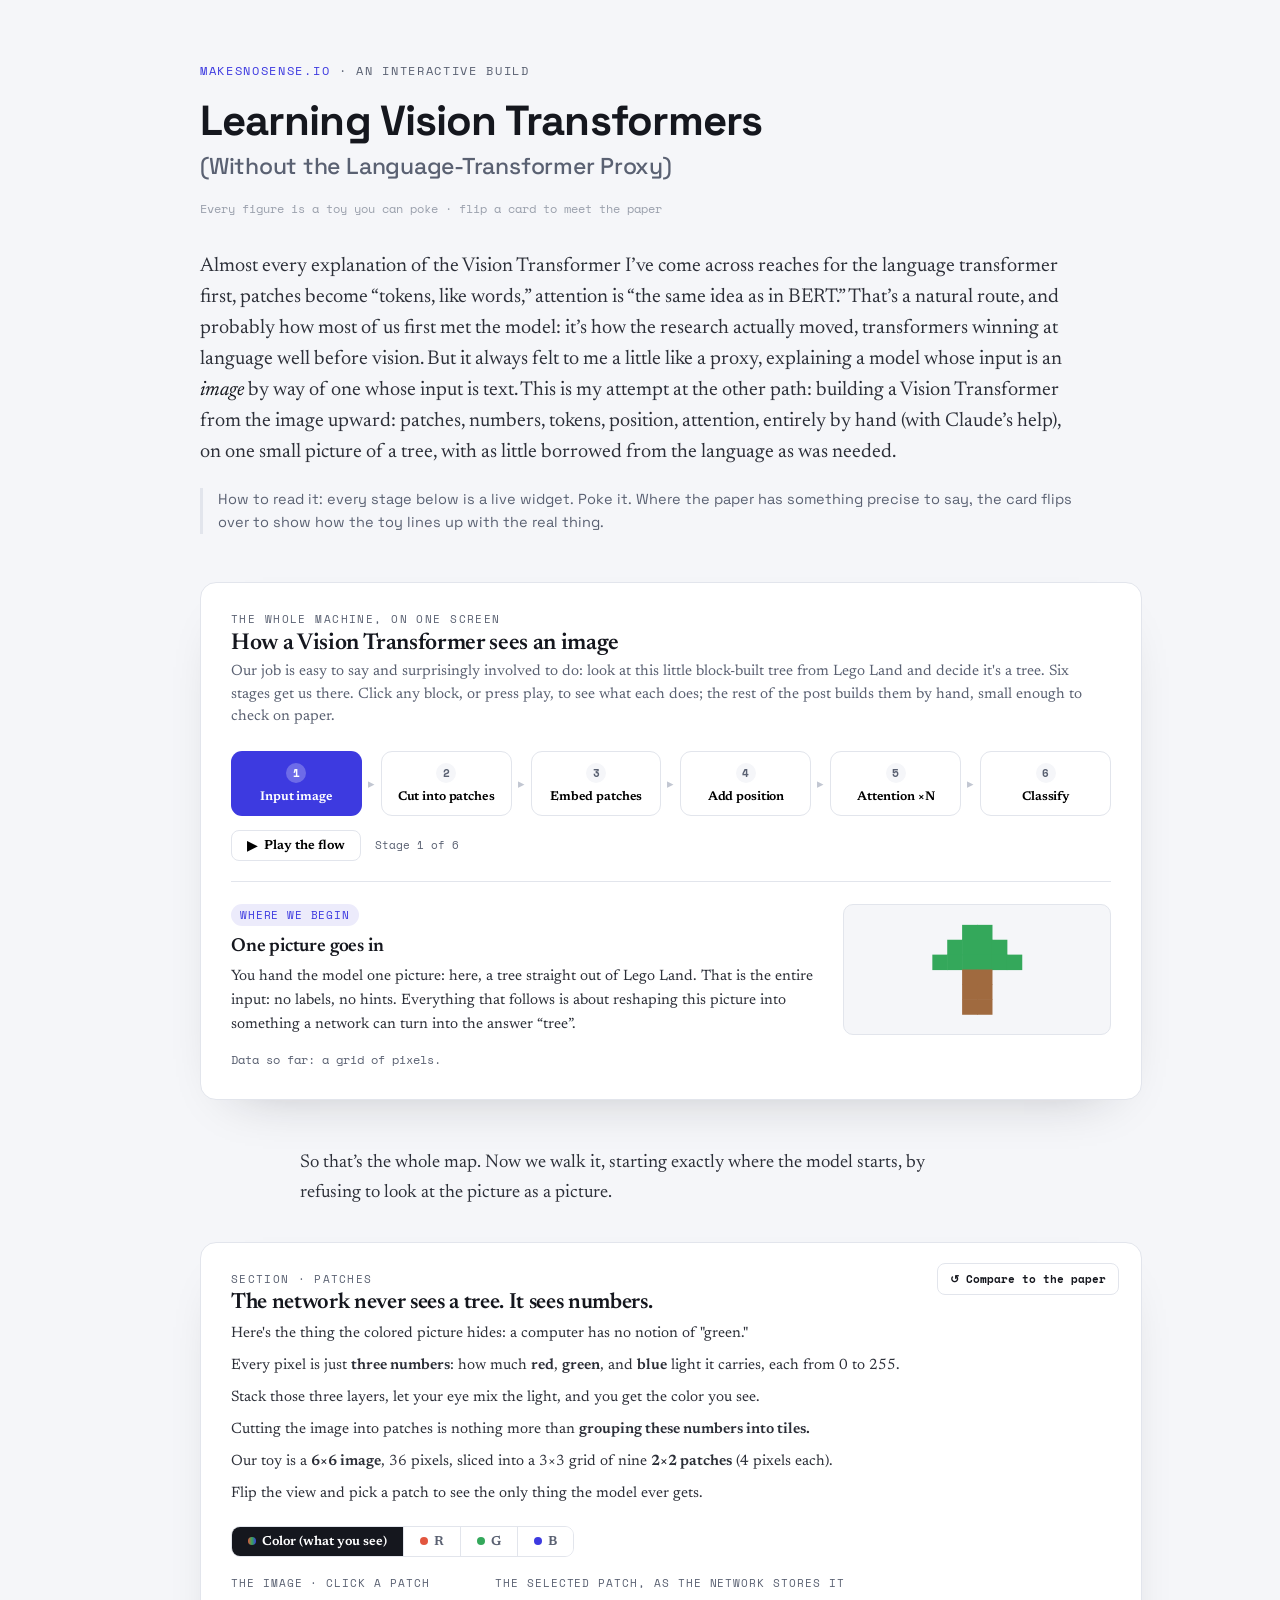
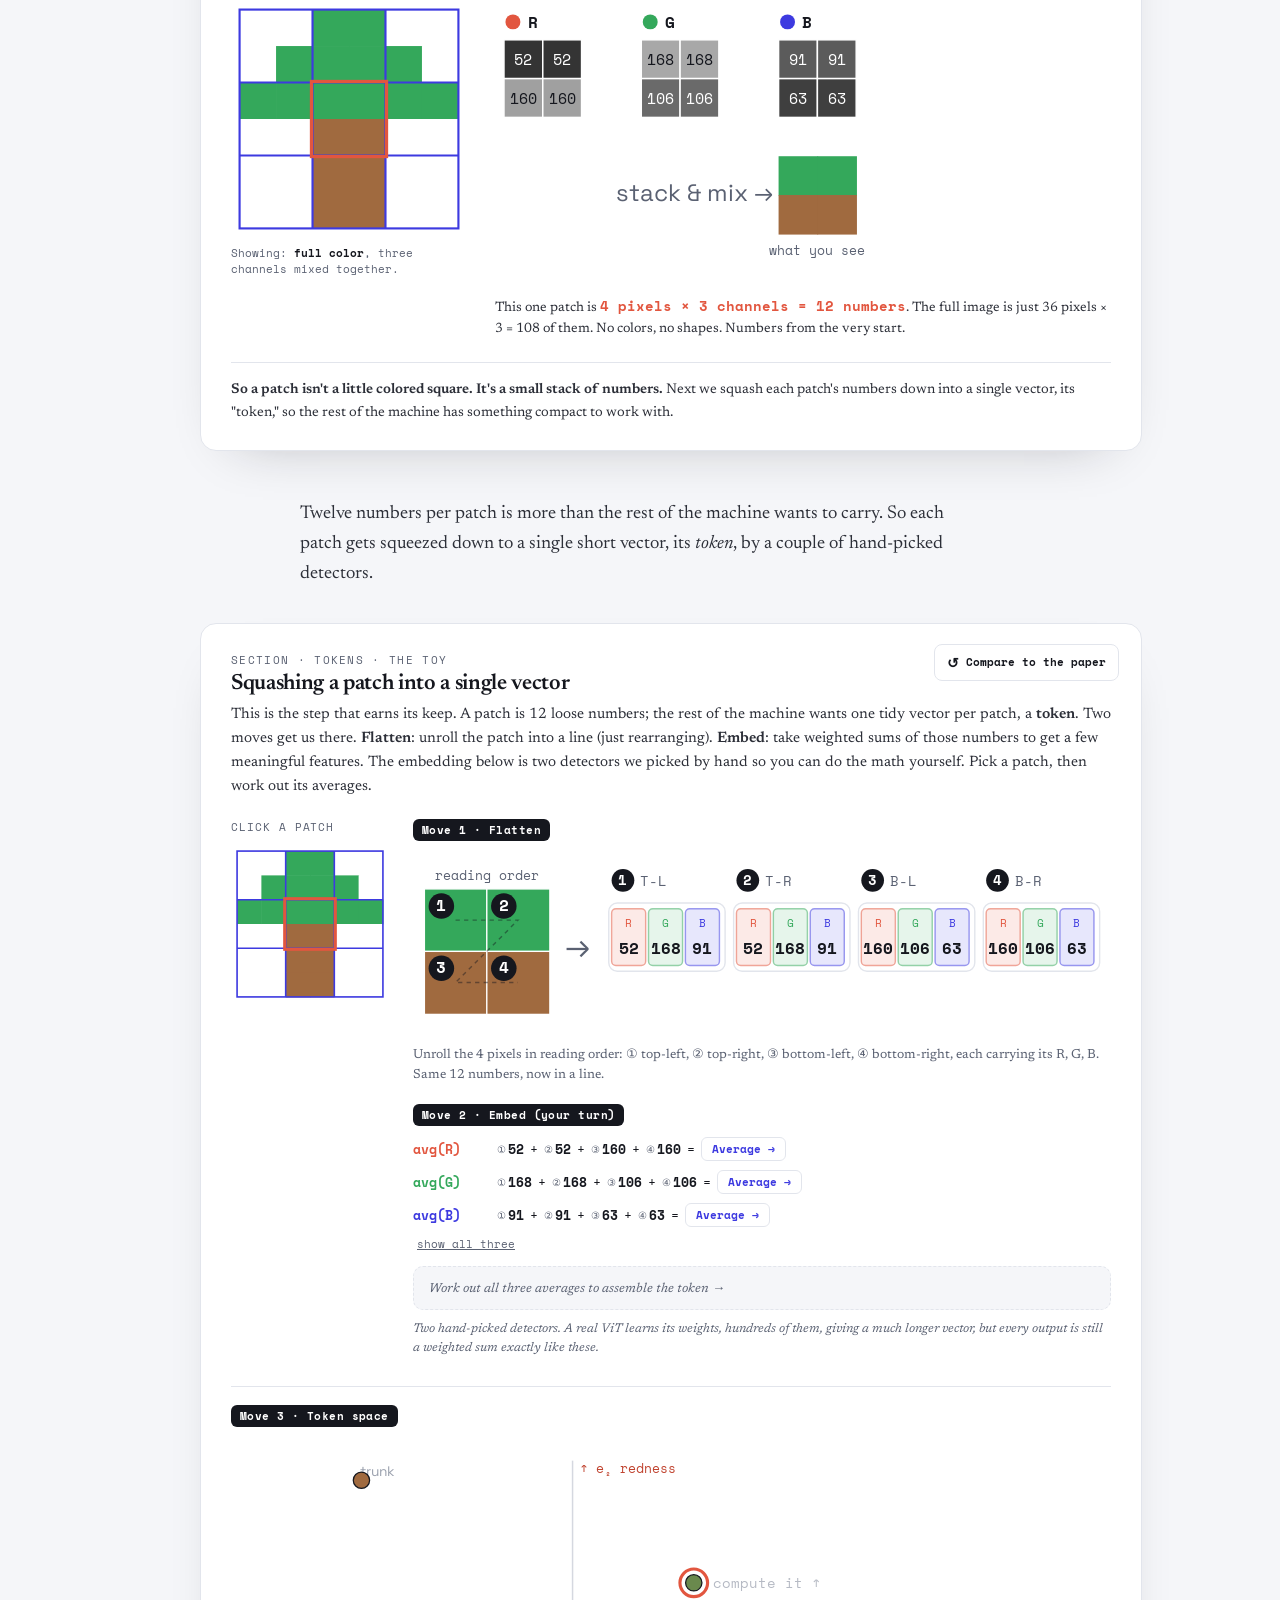
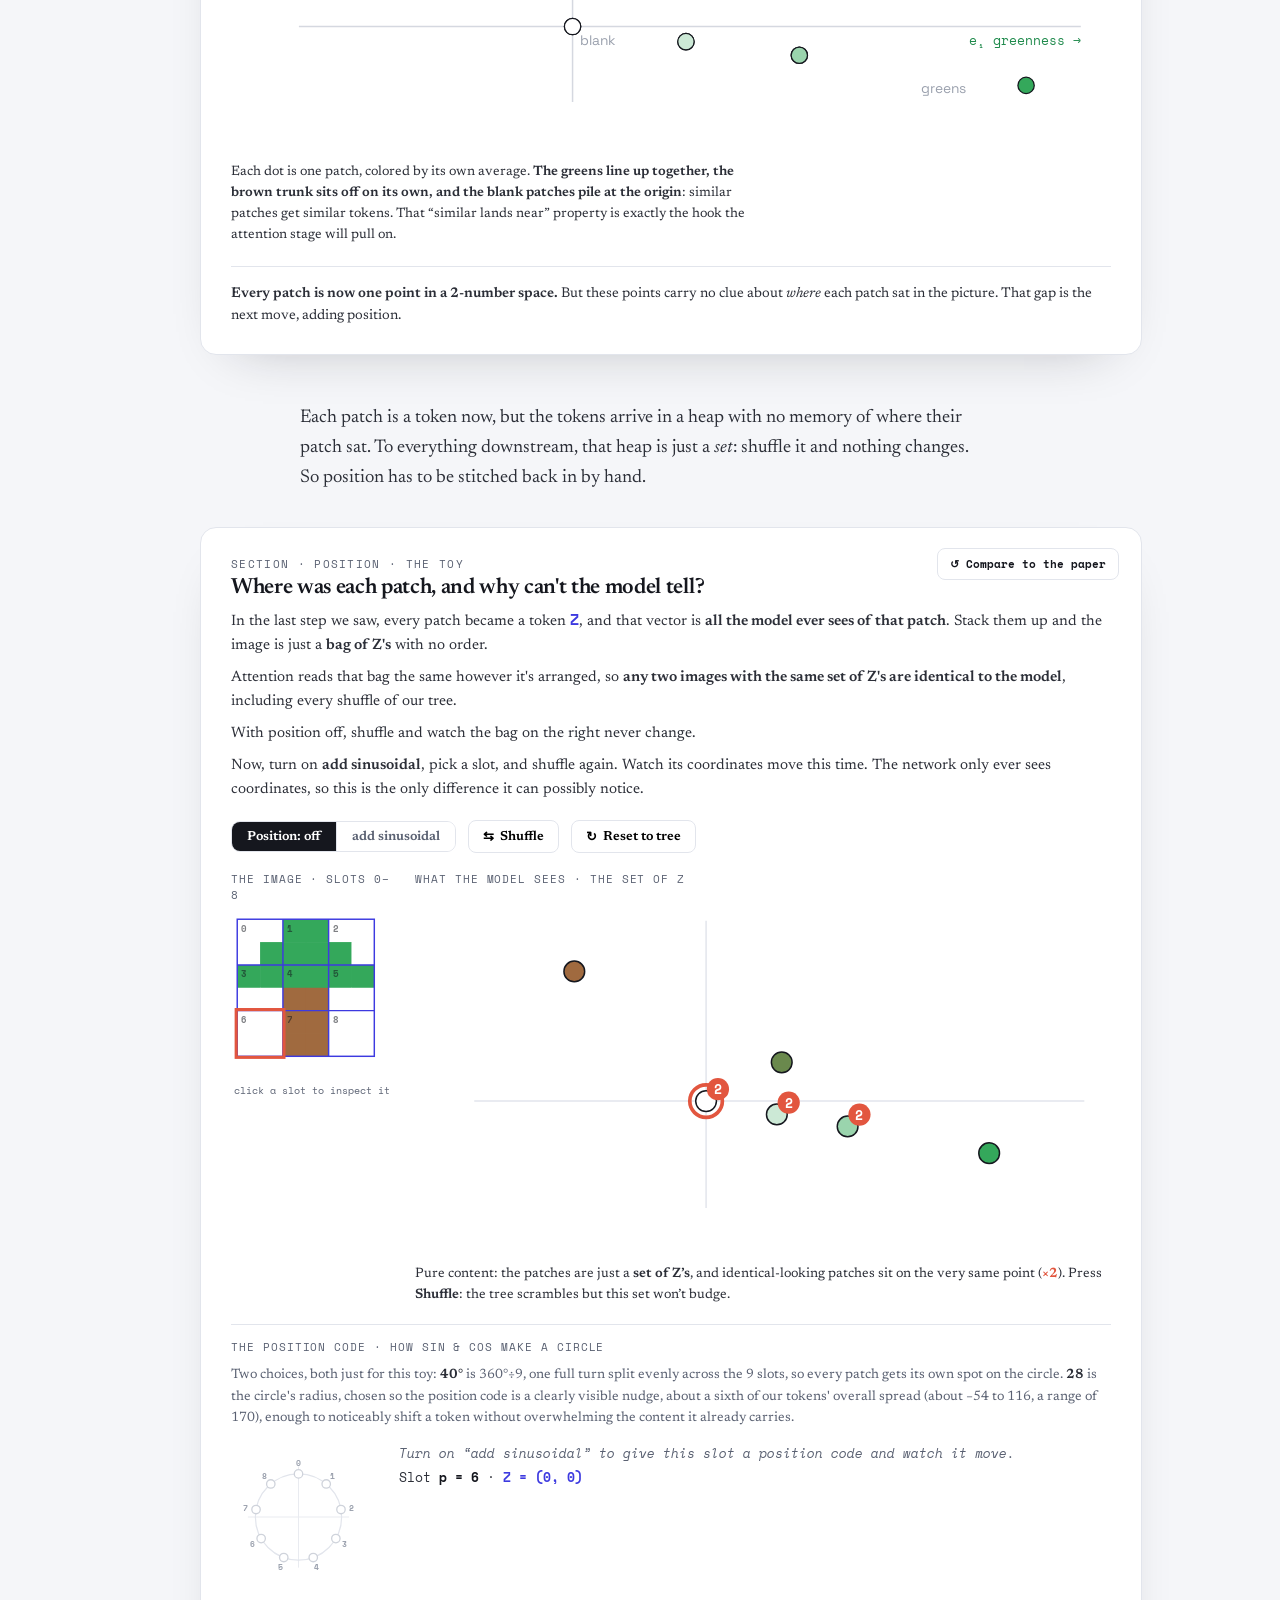
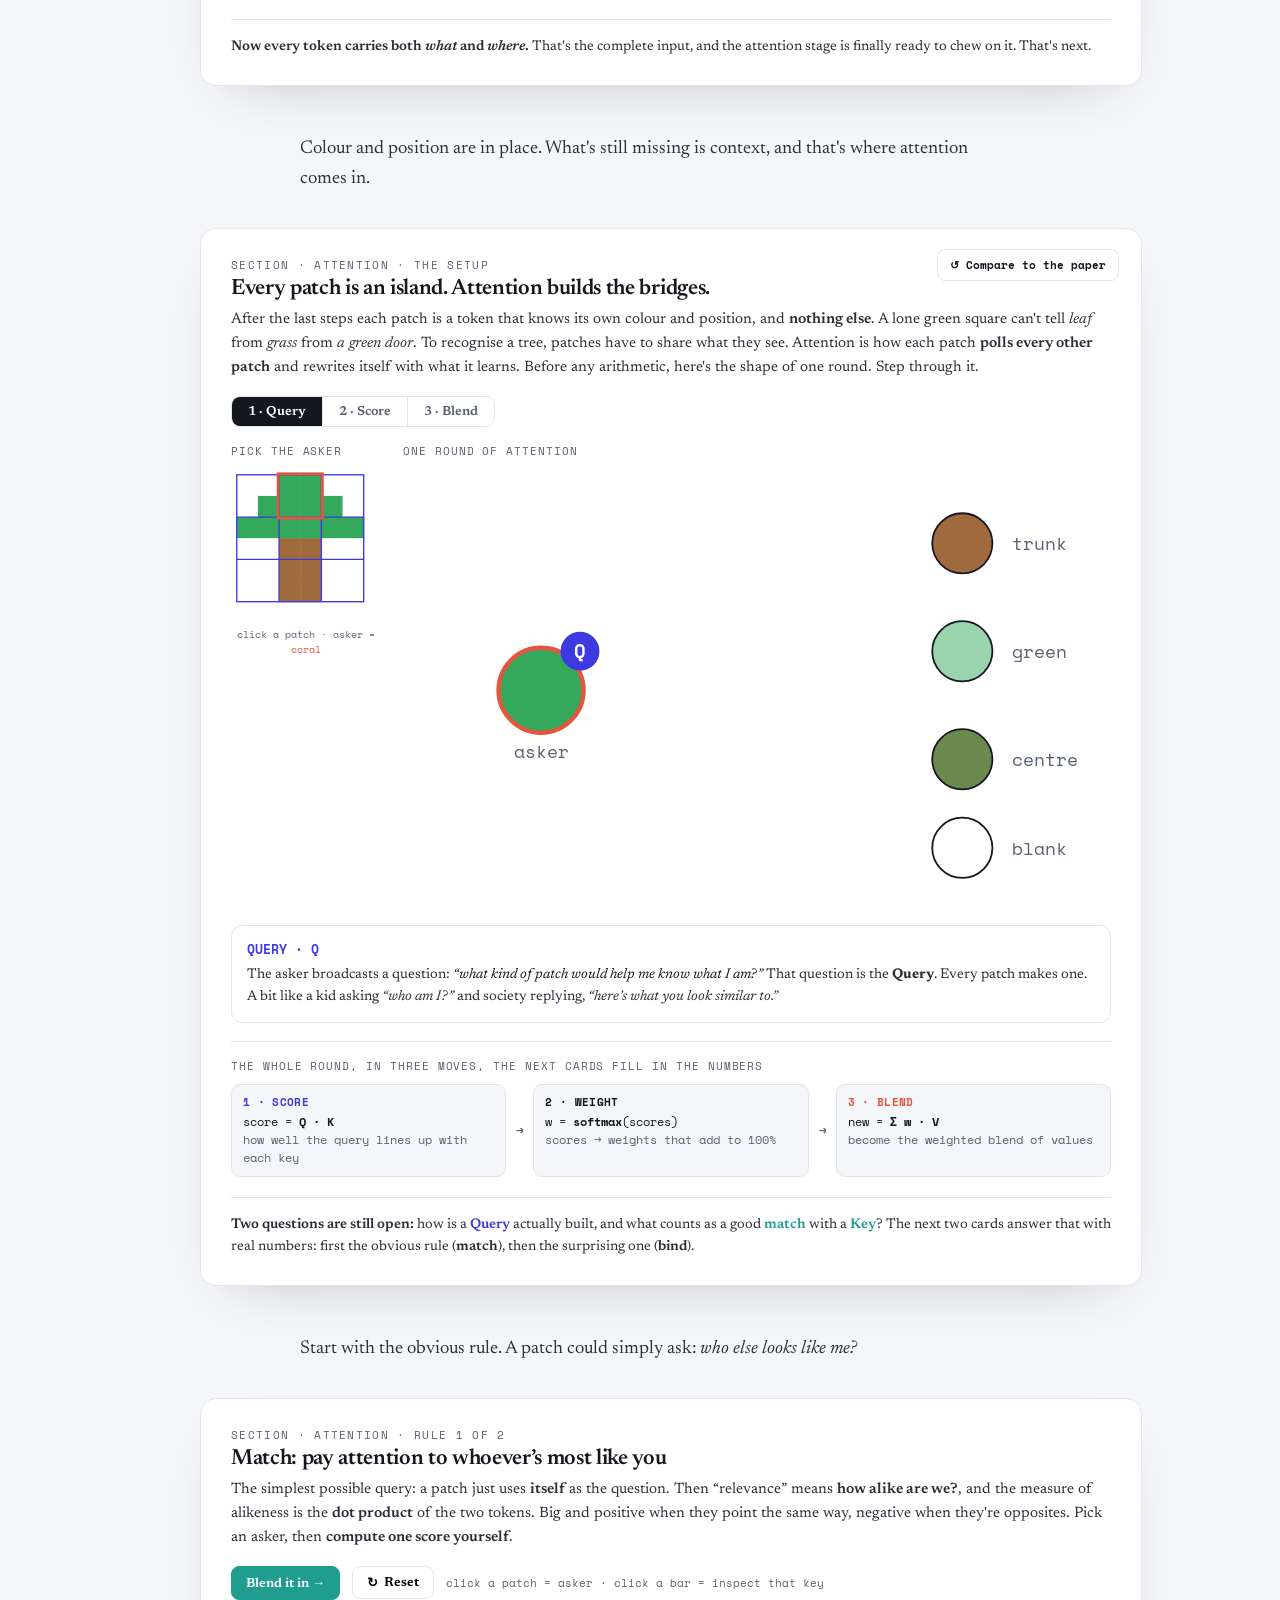
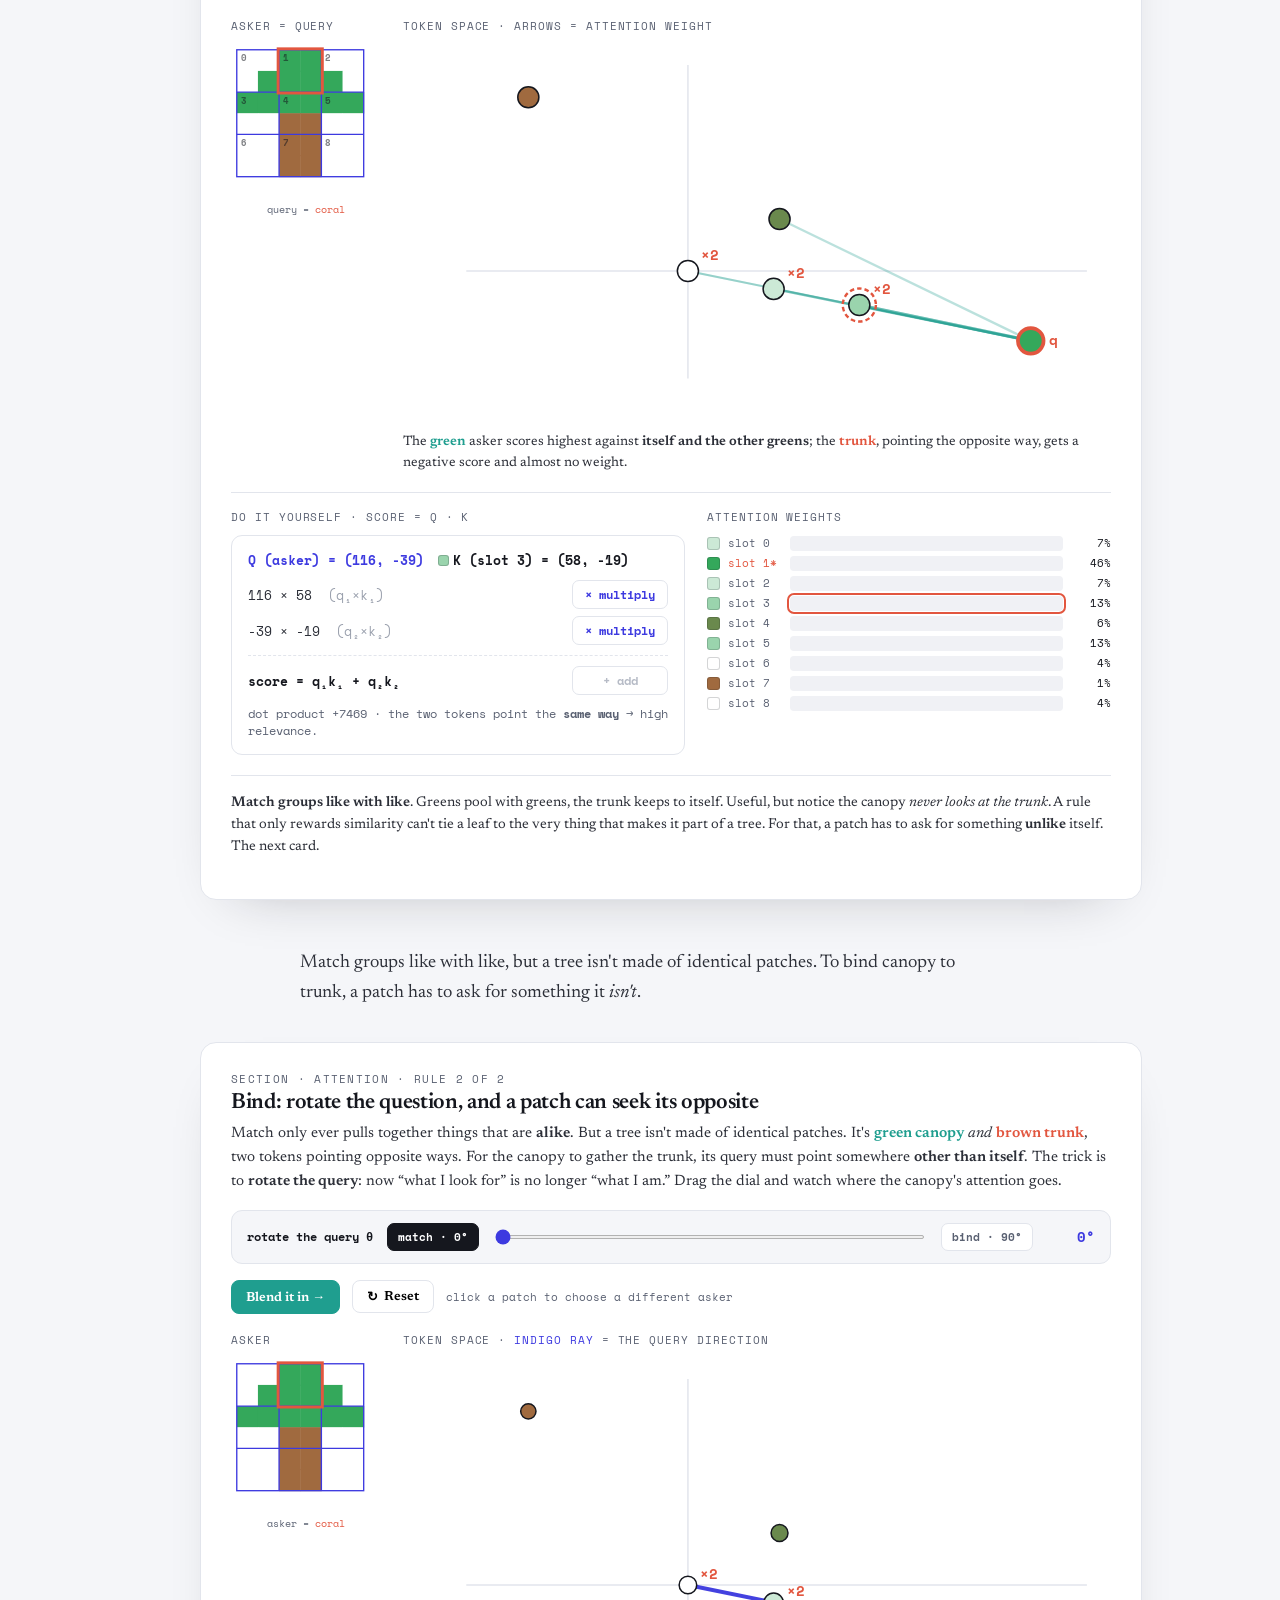
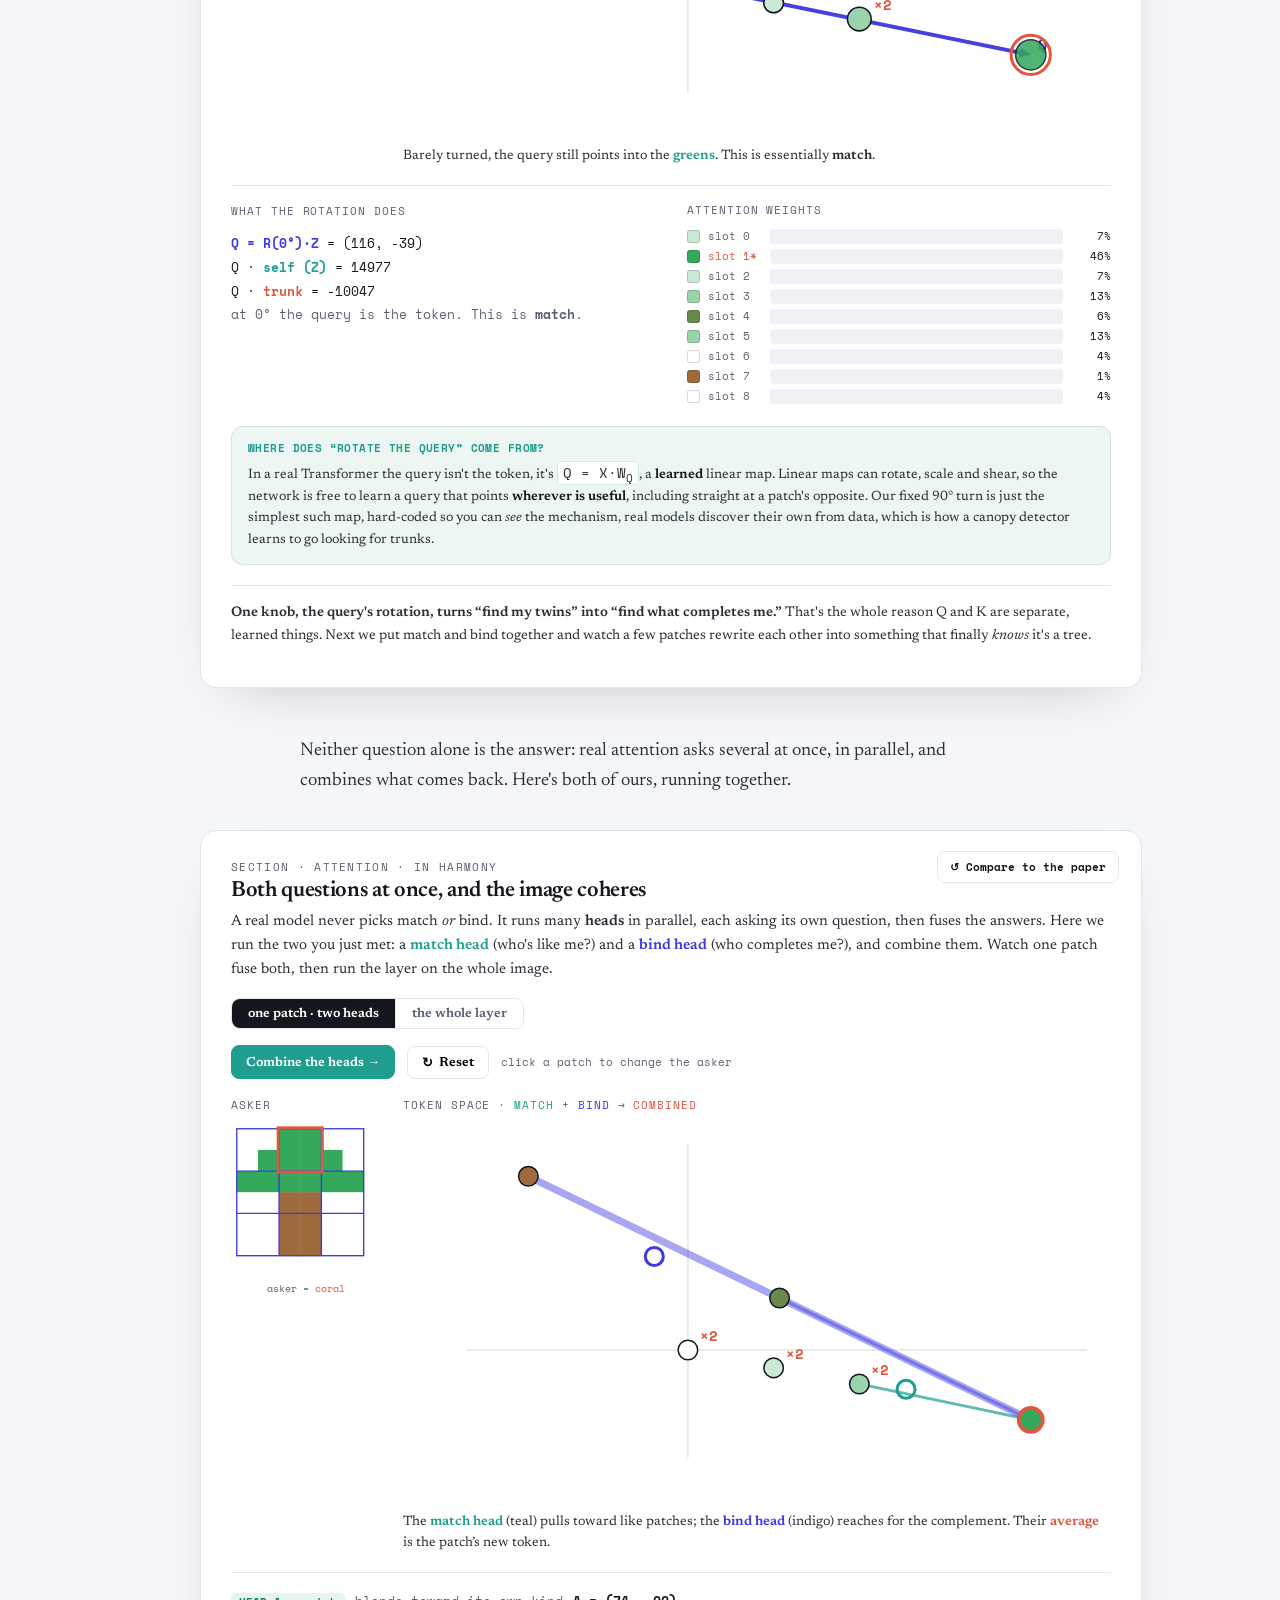
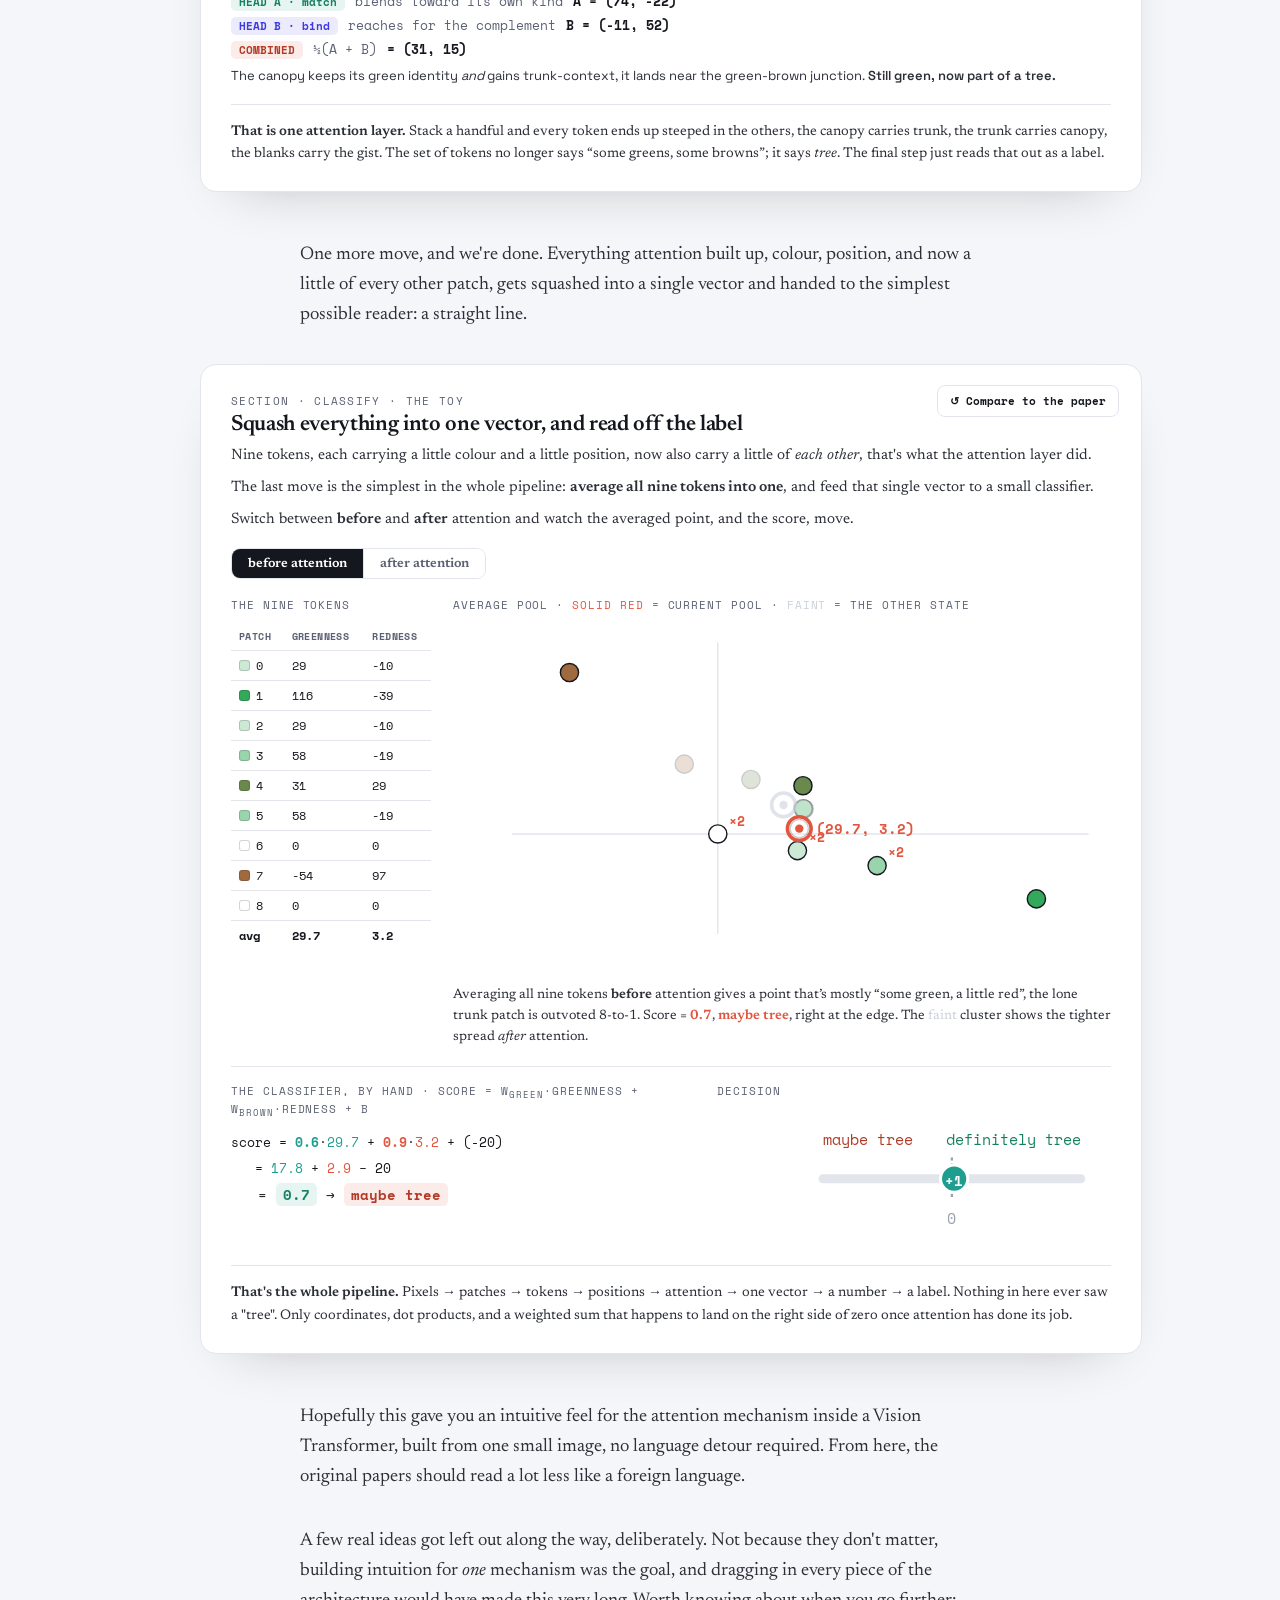
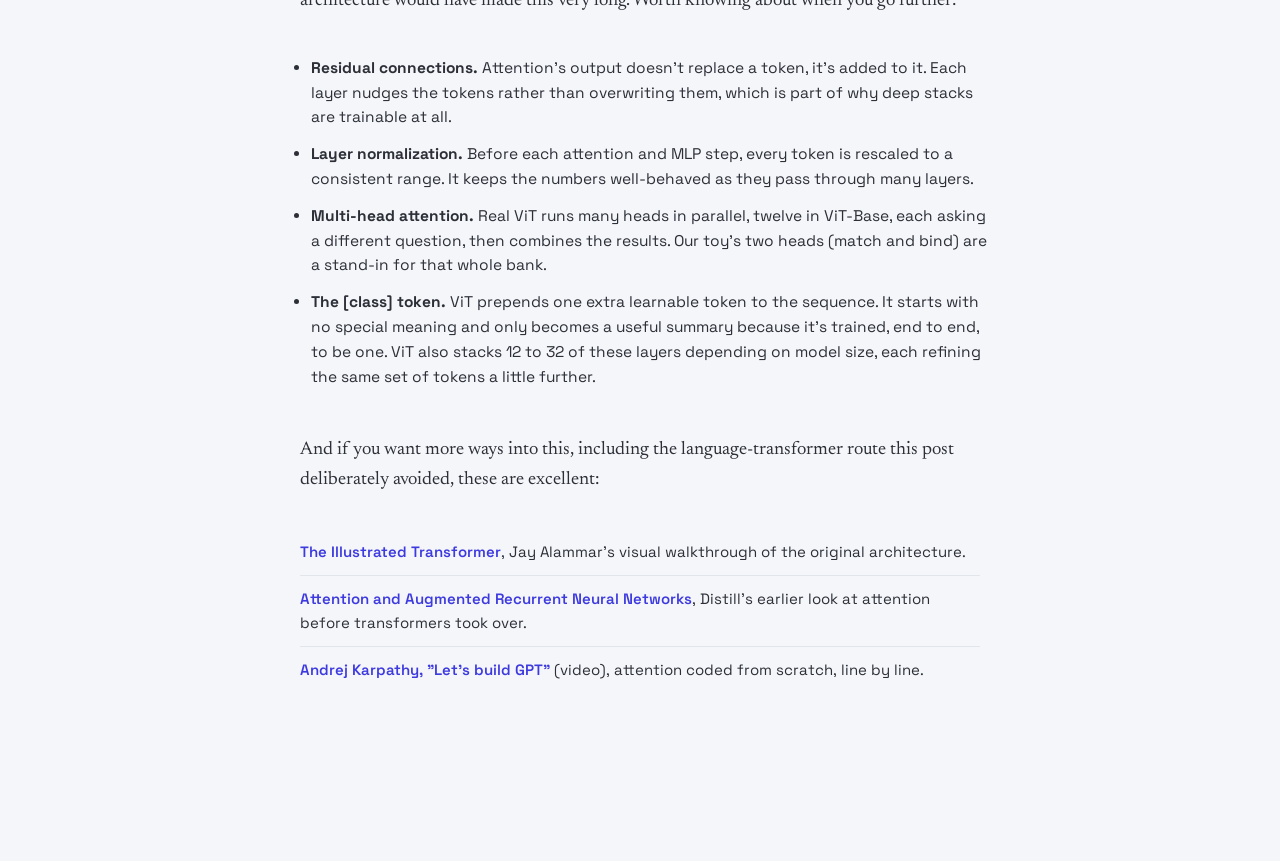
==== vit.html @ 40881cce "add vit post" ====
<!DOCTYPE html>
<html lang="en">
<head>
<meta charset="UTF-8" />
<meta name="viewport" content="width=device-width, initial-scale=1.0" />
<title>Learning Vision Transformers (Without the Language-Transformer Proxy)</title>
<link href="https://fonts.googleapis.com/css2?family=Space+Grotesk:wght@400;500;600;700&family=Newsreader:ital,opsz,wght@0,6..72,400;0,6..72,500;1,6..72,400&family=Space+Mono:wght@400;700&display=swap" rel="stylesheet" />
<style>
  body{ margin:0; background:#F5F6F9; color:#15171E; font-family:'Newsreader',Georgia,serif; -webkit-font-smoothing:antialiased; }
  .wrap{ max-width:880px; margin:0 auto; padding:62px 24px 120px; }
  .post-kicker{ font-family:'Space Mono',monospace; font-size:12px; letter-spacing:.14em; text-transform:uppercase; color:#5A6172; margin-bottom:20px; }
  .post-kicker a{ color:#3D3AE0; text-decoration:none; }
  .post-title{ font-family:'Space Grotesk',sans-serif; font-weight:700; font-size:42px; line-height:1.06; letter-spacing:-.022em; color:#15171E; margin:0; }
  .post-title .sub{ display:block; font-size:23px; font-weight:500; color:#5A6172; letter-spacing:-.01em; margin-top:10px; }
  .post-meta{ font-family:'Space Mono',monospace; font-size:11.5px; color:#9aa0ac; margin:22px 0 34px; }
  .post-lead{ font-size:20px; line-height:1.55; color:#2c2f38; margin:0 0 20px; }
  .post-lead em{ font-style:italic; color:#15171E; }
  .post-note{ font-family:'Space Grotesk',sans-serif; font-size:14.5px; line-height:1.6; color:#5A6172; border-left:3px solid #E2E5EC; padding-left:15px; margin:0 0 8px; }
  .section{ margin:48px 0; }
  .connect{ font-size:18.5px; line-height:1.62; color:#2c2f38; max-width:680px; margin:34px auto; }
  .connect em{ font-style:italic; }
  .connect code{ font-family:'Space Mono',monospace; font-size:15px; background:#EEF0F3; border-radius:4px; padding:1px 6px; }
  .reading-list{ max-width:680px; margin:0 auto 48px; padding:0; list-style:none; font-family:'Space Grotesk',sans-serif; font-size:15px; line-height:1.6; color:#2c2f38; }
  .reading-list li{ padding:11px 0; border-bottom:1px solid #E2E5EC; }
  .reading-list li:last-child{ border-bottom:0; }
  .reading-list a{ color:#3D3AE0; text-decoration:none; font-weight:600; }
  .reading-list a:hover{ text-decoration:underline; }
  .topic-list{ max-width:680px; margin:0 auto 40px; padding:0 0 0 22px; font-family:'Space Grotesk',sans-serif; font-size:15.5px; line-height:1.6; color:#2c2f38; }
  .topic-list li{ padding:6px 0; }
  .topic-list li b{ font-weight:700; }
  .topic-list li em{ font-style:italic; font-family:'Newsreader',serif; }
  .section .intro, .section .sub{ max-width:none !important; }

/* ===== card-overview ===== */
#card-overview { --ink:#15171E; --muted:#5A6172; --line:#E2E5EC; --soft:#F5F6F9;
    --truth:#3D3AE0; --truth-wash:#ECEBFB; --heart:#E2563F; --heart-wash:#FBECE9;
    --mono:'Space Mono',ui-monospace,monospace;
    width:100%;  background:#fff; border:1px solid var(--line);
    border-radius:16px; padding:28px 30px 30px; box-shadow:0 22px 55px -36px rgba(21,23,30,.32); max-width:none; width:100%; }
#card-overview * { box-sizing:border-box; }
#card-overview .eyebrow { font-family:var(--mono); font-size:11px; letter-spacing:.13em; text-transform:uppercase; color:var(--muted); margin-bottom:5px; }
#card-overview h2 { font-size:23px; font-weight:600; letter-spacing:-.015em; margin:0 0 6px; }
#card-overview .sub { color:var(--muted); font-size:15px; margin:0 0 22px; max-width:54ch; line-height:1.5; }
#card-overview .strip { display:flex; align-items:stretch; flex-wrap:wrap; gap:6px; margin-bottom:8px; }
#card-overview .stg { flex:1 1 0; min-width:96px; border:1px solid var(--line); background:#fff; border-radius:11px;
        padding:11px 9px 10px; cursor:pointer; text-align:center; transition:transform .12s, border-color .12s, background .12s; font-family:inherit; }
#card-overview .stg:hover { transform:translateY(-2px); border-color:#cbd0da; }
#card-overview .stg .num { font-family:var(--mono); font-size:11px; font-weight:700; width:20px; height:20px; line-height:20px;
             border-radius:50%; background:var(--soft); color:var(--muted); margin:0 auto 7px; }
#card-overview .stg .lab { font-size:12.5px; font-weight:600; line-height:1.2; letter-spacing:-.01em; }
#card-overview .stg.active { color:#fff; border-color:transparent; }
#card-overview .stg.active .num { background:rgba(255,255,255,.25); color:#fff; }
#card-overview .stg:focus-visible { outline:2px solid var(--truth); outline-offset:2px; }
#card-overview .chev { align-self:center; color:#C2C7D2; font-size:13px; flex:0 0 auto; }
#card-overview .controls { display:flex; align-items:center; gap:14px; margin:14px 0 20px; }
#card-overview .play { font-family:inherit; font-weight:600; font-size:13px; border:1px solid var(--line); background:#fff;
         border-radius:8px; padding:7px 15px; cursor:pointer; display:inline-flex; align-items:center; gap:7px; }
#card-overview .play:hover { border-color:#cbd0da; }
#card-overview .pos { font-family:var(--mono); font-size:11px; color:var(--muted); }
#card-overview .detail { display:flex; gap:24px; align-items:flex-start; border-top:1px solid var(--line); padding-top:22px; flex-wrap:wrap; }
#card-overview .dleft { flex:1 1 300px; min-width:260px; }
#card-overview .dright { flex:0 0 268px; }
#card-overview .dtag { font-family:var(--mono); font-size:10.5px; letter-spacing:.08em; text-transform:uppercase;
         display:inline-block; padding:3px 9px; border-radius:999px; margin-bottom:11px; }
#card-overview .detail h3 { font-size:19px; font-weight:600; letter-spacing:-.01em; margin:0 0 9px; }
#card-overview .detail p { margin:0; font-size:15px; line-height:1.6; color:#2c2f38; }
#card-overview .detail .micro { margin-top:13px; font-family:var(--mono); font-size:12px; color:var(--muted); }
#card-overview .dright svg { width:100%; height:auto; display:block; background:var(--soft); border:1px solid var(--line); border-radius:10px; }
@media (prefers-reduced-motion: reduce) {
#card-overview .stg { transition:none; }
}
@media (max-width:560px) {
#card-overview .strip { gap:5px; }
#card-overview .chev { display:none; }
#card-overview .stg { flex:1 1 28%; }
}

/* ===== card-patches ===== */
#card-patches { --ink:#15171E; --muted:#5A6172; --line:#E2E5EC; --soft:#F5F6F9;
    --truth:#3D3AE0; --heart:#E2563F; --green:#34A85B;
    --mono:'Space Mono',ui-monospace,monospace;
    width:100%;  background:#fff; border:1px solid var(--line);
    border-radius:16px; padding:28px 30px 26px; box-shadow:0 22px 55px -36px rgba(21,23,30,.32); max-width:none; width:100%; }
#card-patches * { box-sizing:border-box; }
#card-patches .eyebrow { font-family:var(--mono); font-size:11px; letter-spacing:.12em; text-transform:uppercase; color:var(--muted); margin-bottom:5px; }
#card-patches h2 { font-size:22px; font-weight:600; letter-spacing:-.015em; margin:0 0 8px; }
#card-patches .intro { color:#2c2f38; font-size:15px; line-height:1.6; margin:0 0 20px; max-width:60ch; }
#card-patches .intro b { font-weight:600; }
#card-patches .intro.sentences > span { display:block; margin-bottom:8px; }
#card-patches .intro.sentences > span:last-child { margin-bottom:0; }
#card-patches .seg { display:inline-flex; border:1px solid var(--line); border-radius:9px; overflow:hidden; margin-bottom:18px; }
#card-patches .seg button { font-family:inherit; font-size:13px; font-weight:600; border:0; background:#fff; color:var(--muted);
               padding:8px 16px; cursor:pointer; border-right:1px solid var(--line); display:flex; align-items:center; gap:6px; }
#card-patches .seg button:last-child { border-right:0; }
#card-patches .seg button.on { color:#fff; }
#card-patches .seg .dot { width:8px; height:8px; border-radius:50%; }
#card-patches .stage { display:flex; gap:28px; flex-wrap:wrap; align-items:flex-start; }
#card-patches .pane { flex:1 1 240px; min-width:236px; }
#card-patches .cap { font-family:var(--mono); font-size:10.5px; letter-spacing:.09em; text-transform:uppercase; color:var(--muted); margin:0 0 10px; }
#card-patches svg { display:block; width:100%; height:auto; }
#card-patches .viewlabel { font-family:var(--mono); font-size:11px; color:var(--muted); margin-top:8px; }
#card-patches .viewlabel b { color:var(--ink); }
#card-patches .pcap { font-size:13.5px; line-height:1.55; color:#2c2f38; margin:12px 0 0; }
#card-patches .pcap .big { font-family:var(--mono); font-weight:700; color:var(--heart); }
#card-patches .foot { margin-top:22px; border-top:1px solid var(--line); padding-top:16px; font-size:14px; line-height:1.6; color:#2c2f38; }
#card-patches .foot b { font-weight:600; }
#card-patches .seg2wrap { display:flex; align-items:center; gap:11px; margin:6px 0 18px; flex-wrap:wrap; }
#card-patches #panel { max-width:400px; }
#card-patches .lenslabel { font-family:var(--mono); font-size:10.5px; letter-spacing:.06em; text-transform:uppercase; color:var(--muted); }
#card-patches { position:relative; max-width:none; width:100%; }
#card-patches .flipbtn { position:absolute; top:20px; right:22px; z-index:6; font-family:var(--mono); font-size:11px; font-weight:700;
            border:1px solid var(--line); background:#fff; color:var(--ink); border-radius:8px; padding:7px 12px; cursor:pointer;
            display:inline-flex; align-items:center; gap:7px; }
#card-patches .flipbtn:hover { border-color:#cbd0da; background:#F5F6F9; }
#card-patches .flipwrap { perspective:2000px; }
#card-patches .inner { position:relative; transform-style:preserve-3d; transition:transform .65s cubic-bezier(.2,.7,.2,1); }
#card-patches .inner.flipped { transform:rotateY(180deg); }
#card-patches .face { -webkit-backface-visibility:hidden; backface-visibility:hidden; }
#card-patches .back { position:absolute; inset:0; transform:rotateY(180deg); overflow:hidden; }
#card-patches h2 { padding-right:150px; }
#card-patches .anatcap { font-family:var(--mono); font-size:10.5px; letter-spacing:.04em; color:var(--muted); margin:16px 0 8px; }
#card-patches .formula { font-family:var(--mono); font-size:13px; background:var(--soft); border:1px solid var(--line); border-radius:10px; padding:13px 16px; margin:8px 0 16px; line-height:1.9; }
#card-patches .formula .mut { color:var(--muted); font-size:11.5px; }
#card-patches .anat-grid { display:grid; grid-template-columns:46px 1fr 1fr 1fr 1.15fr; gap:8px; align-items:stretch; }
#card-patches .anat-eq { font-family:var(--mono); font-size:14px; background:var(--soft); border:1px solid var(--line); border-radius:10px; padding:13px 16px; margin:8px 0 14px; line-height:1.95; text-align:center; }
#card-patches .vH { color:#3D3AE0; font-weight:700; }
#card-patches .vW { color:#1F9E8F; font-weight:700; }
#card-patches .vC { color:#E2563F; font-weight:700; }
#card-patches .vN { color:#8B2FC9; font-weight:700; }
#card-patches .vP { color:#C77B12; font-weight:700; }
#card-patches .vx { color:#15171E; font-weight:700; }
#card-patches .anat-eq .mut { color:#9aa0ad; }
#card-patches .rowlab { font-family:var(--mono); font-size:9.5px; letter-spacing:.03em; text-transform:uppercase; color:var(--muted); display:flex; align-items:center; line-height:1.25; }
#card-patches .symh { text-align:center; font-family:var(--mono); font-weight:700; font-size:12px; padding:6px 4px; border-radius:7px; line-height:1.2; }
#card-patches .pbox, #card-patches .tbox { border:1px solid var(--line); border-radius:9px; padding:8px 11px; font-size:12px; line-height:1.45; }
#card-patches .pbox { background:#fff; color:#2c2f38; }
#card-patches .tbox { background:#F7F8FB; color:#43474f; }
#card-patches .pbox b, #card-patches .tbox b { font-weight:600; color:var(--ink); }
#card-patches .src { margin-top:16px; font-family:var(--mono); font-size:11px; color:var(--muted); line-height:1.5; }
#card-patches .src a { color:var(--truth); }
#card-patches .difftable { width:100%; border-collapse:collapse; font-size:12px; margin-top:4px; }
#card-patches .difftable th, #card-patches .difftable td { text-align:left; padding:7px 10px; border-bottom:1px solid var(--line); }
#card-patches .difftable th { font-family:var(--mono); font-size:10px; letter-spacing:.04em; text-transform:uppercase; }
#card-patches .difftable .label { color:var(--muted); font-family:var(--mono); font-size:11px; }
#card-patches .difftable .toyh { color:#E2563F; }
#card-patches .difftable .paperh { color:#3D3AE0; }
#card-patches .difftable .toy { color:#b23a26; font-weight:600; }
#card-patches .difftable .paper { color:#2c2f38; }
#card-patches .difftable tr:last-child td { border-bottom:0; }
@media (prefers-reduced-motion: reduce) {
#card-patches * { transition:none!important; }
}

/* ===== card-token ===== */
#card-token { --ink:#15171E; --muted:#5A6172; --line:#E2E5EC; --soft:#F5F6F9;
    --truth:#3D3AE0; --heart:#E2563F; --green:#1F8A4C; --red:#C0432F;
    --mono:'Space Mono',ui-monospace,monospace;
    width:100%;  background:#fff; border:1px solid var(--line);
    border-radius:16px; padding:28px 30px 26px; box-shadow:0 22px 55px -36px rgba(21,23,30,.32);
    position:relative; max-width:none; width:100%; }
#card-token * { box-sizing:border-box; }
#card-token .eyebrow { font-family:var(--mono); font-size:11px; letter-spacing:.12em; text-transform:uppercase; color:var(--muted); margin-bottom:5px; }
#card-token h2 { font-size:22px; font-weight:600; letter-spacing:-.015em; margin:0 0 8px; padding-right:160px; }
#card-token .intro { color:#2c2f38; font-size:15px; line-height:1.6; margin:0 0 20px; max-width:64ch; }
#card-token .intro b { font-weight:600; }
#card-token .cap { font-family:var(--mono); font-size:10.5px; letter-spacing:.09em; text-transform:uppercase; color:var(--muted); margin:0 0 10px; }
#card-token svg { display:block; width:100%; height:auto; }
#card-token .flipbtn { position:absolute; top:20px; right:22px; z-index:6; font-family:var(--mono); font-size:11px; font-weight:700;
            border:1px solid var(--line); background:#fff; color:var(--ink); border-radius:8px; padding:7px 12px; cursor:pointer;
            display:inline-flex; align-items:center; gap:7px; }
#card-token .flipbtn:hover { border-color:#cbd0da; background:#F5F6F9; }
#card-token .flipbtn .ico { font-size:14px; }
#card-token .flipwrap { perspective:2000px; }
#card-token .inner { position:relative; transform-style:preserve-3d; transition:transform .65s cubic-bezier(.2,.7,.2,1); }
#card-token .inner.flipped { transform:rotateY(180deg); }
#card-token .face { -webkit-backface-visibility:hidden; backface-visibility:hidden; }
#card-token .back { position:absolute; inset:0; transform:rotateY(180deg); overflow:hidden; }
#card-token .stage { display:flex; gap:24px; flex-wrap:wrap; align-items:flex-start; }
#card-token .pane-l { flex:0 0 158px; }
#card-token .pane-r { flex:1 1 360px; min-width:330px; }
#card-token .move { margin-bottom:20px; }
#card-token .movelab { display:inline-block; font-family:var(--mono); font-size:11px; font-weight:700; letter-spacing:.04em;
            color:#fff; background:var(--ink); padding:3px 9px; border-radius:6px; margin-bottom:11px; }
#card-token .sub { font-size:13px; color:var(--muted); margin:6px 0 0; line-height:1.5; }
#card-token .avgrow { font-family:var(--mono); font-size:13px; display:flex; align-items:center; gap:6px; flex-wrap:wrap; margin-bottom:9px; }
#card-token .chl { font-weight:700; width:78px; }
#card-token .add { display:inline-flex; align-items:center; gap:2px; }
#card-token .pn { font-size:10px; color:var(--muted); }
#card-token .add b { font-weight:700; color:var(--ink); }
#card-token .calcbtn { font-family:var(--mono); font-size:11px; font-weight:700; border:1px solid var(--line); background:#fff;
            color:var(--truth); border-radius:6px; padding:3px 10px; cursor:pointer; }
#card-token .calcbtn:hover { background:#F5F6F9; }
#card-token .res { font-weight:700; }
#card-token .res .avgv { background:#EEF0FB; color:var(--truth); padding:1px 7px; border-radius:5px; }
#card-token .showall { font-family:var(--mono); font-size:11px; color:var(--muted); cursor:pointer; text-decoration:underline; margin-left:4px; }
#card-token .det { margin-top:14px; padding:13px 15px; border-radius:10px; }
#card-token .det.locked { background:var(--soft); border:1px dashed var(--line); color:var(--muted); font-style:italic; font-size:13px; }
#card-token .det.open { background:#fff; border:1px solid var(--line); }
#card-token .erow { font-family:var(--mono); font-size:13.5px; line-height:1.95; }
#card-token .erow .ename { font-weight:700; }
#card-token .erow .out { font-weight:700; padding:1px 7px; border-radius:5px; }
#card-token .token { margin-top:8px; font-family:var(--mono); font-size:16px; font-weight:700; }
#card-token .token .tv { color:var(--truth); }
#card-token .note { font-size:12.5px; color:var(--muted); font-style:italic; margin-top:10px; line-height:1.5; }
#card-token .tokenwrap { margin-top:8px; border-top:1px solid var(--line); padding-top:18px; }
#card-token .tcap { font-size:13.5px; line-height:1.55; color:#2c2f38; margin:10px 0 0; max-width:66ch; }
#card-token .tcap b { font-weight:600; }
#card-token .foot { margin-top:20px; border-top:1px solid var(--line); padding-top:16px; font-size:14px; line-height:1.6; color:#2c2f38; }
#card-token .foot b { font-weight:600; }
#card-token .anatcap { font-family:var(--mono); font-size:10.5px; letter-spacing:.04em; color:var(--muted); margin:18px 0 4px; }
#card-token .anat-eq { font-family:var(--mono); font-size:15px; background:var(--soft); border:1px solid var(--line); border-radius:10px; padding:13px 16px; margin:10px 0 16px; line-height:1.8; text-align:center; }
#card-token .anat-eq .z { color:#3D3AE0; font-weight:700; }
#card-token .anat-eq .cls { color:#5A6172; font-weight:700; }
#card-token .anat-eq .xe { color:#E2563F; font-weight:700; }
#card-token .anat-eq .posc { color:#1F9E8F; font-weight:700; }
#card-token .anat-eq .mut { color:#9aa0ad; }
#card-token .anat-grid { display:grid; grid-template-columns:50px 0.85fr 1fr 1.25fr 0.95fr; gap:8px; align-items:stretch; }
#card-token .rowlab { font-family:var(--mono); font-size:9.5px; letter-spacing:.04em; text-transform:uppercase; color:var(--muted); display:flex; align-items:center; line-height:1.25; }
#card-token .symh { text-align:center; font-family:var(--mono); font-weight:700; font-size:13px; padding:5px 0; border-radius:7px; }
#card-token .pbox, #card-token .tbox { border:1px solid var(--line); border-radius:9px; padding:9px 11px; font-size:12px; line-height:1.46; }
#card-token .pbox { background:#fff; color:#2c2f38; }
#card-token .tbox { background:#F7F8FB; color:#43474f; }
#card-token .pbox b, #card-token .tbox b { font-weight:600; color:var(--ink); }
#card-token .difftable { width:100%; border-collapse:collapse; font-size:13.5px; margin:8px 0 4px; }
#card-token .difftable th, #card-token .difftable td { text-align:left; padding:8px 11px; border-bottom:1px solid var(--line); vertical-align:top; line-height:1.4; }
#card-token .difftable th { font-family:var(--mono); font-size:10px; text-transform:uppercase; letter-spacing:.06em; color:var(--muted); }
#card-token .difftable th.toyh { color:var(--heart); }
#card-token .difftable th.paperh { color:var(--truth); }
#card-token .difftable .label { font-weight:600; width:26%; color:#2c2f38; }
#card-token .difftable td.toy { color:#b23a26; font-weight:600; }
#card-token .difftable td.paper { color:#43474f; }
#card-token .callout { margin-top:15px; background:#FBECE9; border:1px solid #f3d3cc; border-radius:10px; padding:12px 14px; font-size:13.5px; line-height:1.55; color:#2c2f38; }
#card-token .callout b { color:var(--heart); font-weight:600; }
#card-token .src { margin-top:15px; font-family:var(--mono); font-size:11px; color:var(--muted); line-height:1.5; }
#card-token .src a { color:var(--truth); }
#card-token .mini2 { display:grid; grid-template-columns:repeat(2,12px); grid-template-rows:repeat(2,12px); gap:1px; border:1px solid #fff; }
#card-token .chip31 { font-family:var(--mono); font-size:13px; font-weight:700; color:var(--truth); background:#EEF0FB; border:1px solid #d9ddf6; border-radius:6px; padding:4px 9px; }
#card-token .pillrow { display:flex; flex-direction:column; gap:3px; }
#card-token .pill { font-size:10px; font-weight:600; border-radius:999px; padding:2px 9px; line-height:1.5; }
#card-token .postag { font-family:var(--mono); font-size:10px; color:#9aa0ad; border:1px dashed #cfd3db; border-radius:6px; padding:4px 8px; }

/* ===== card-position ===== */
#card-position { --ink:#15171E; --muted:#5A6172; --line:#E2E5EC; --soft:#F5F6F9;
        --truth:#3D3AE0; --heart:#E2563F; --teal:#1F9E8F;
        --mono:'Space Mono',ui-monospace,monospace;
        width:100%;  background:#fff; border:1px solid var(--line);
        border-radius:16px; padding:28px 30px 26px; box-shadow:0 22px 55px -36px rgba(21,23,30,.32); position:relative; max-width:none; width:100%; }
#card-position * { box-sizing:border-box; }
#card-position .eyebrow { font-family:var(--mono); font-size:11px; letter-spacing:.12em; text-transform:uppercase; color:var(--muted); margin-bottom:5px; }
#card-position h2 { font-size:22px; font-weight:600; letter-spacing:-.015em; margin:0 0 8px; padding-right:160px; }
#card-position .intro { color:#2c2f38; font-size:15px; line-height:1.6; margin:0 0 18px; max-width:66ch; }
#card-position .intro b { font-weight:600; }
#card-position .intro .zt { font-family:var(--mono); font-weight:700; color:var(--truth); }
#card-position .intro.sentences > span { display:block; margin-bottom:8px; }
#card-position .intro.sentences > span:last-child { margin-bottom:0; }
#card-position .cap { font-family:var(--mono); font-size:10.5px; letter-spacing:.09em; text-transform:uppercase; color:var(--muted); margin:0 0 10px; }
#card-position .posnote { font-size:13.5px; line-height:1.6; color:#5A6172; margin:0 0 12px; }
#card-position .posnote b { font-weight:600; color:#2c2f38; }
#card-position svg { display:block; width:100%; height:auto; }
#card-position .flipbtn { position:absolute; top:20px; right:22px; z-index:6; font-family:var(--mono); font-size:11px; font-weight:700;
            border:1px solid var(--line); background:#fff; color:var(--ink); border-radius:8px; padding:7px 12px; cursor:pointer;
            display:inline-flex; align-items:center; gap:7px; }
#card-position .flipbtn:hover { border-color:#cbd0da; background:#F5F6F9; }
#card-position .flipwrap { perspective:2000px; }
#card-position .inner { position:relative; transform-style:preserve-3d; transition:transform .65s cubic-bezier(.2,.7,.2,1); }
#card-position .inner.flipped { transform:rotateY(180deg); }
#card-position .face { -webkit-backface-visibility:hidden; backface-visibility:hidden; }
#card-position .back { position:absolute; inset:0; transform:rotateY(180deg); overflow:hidden; }
#card-position .controls { display:flex; align-items:center; gap:12px; flex-wrap:wrap; margin-bottom:18px; }
#card-position .seg { display:inline-flex; border:1px solid var(--line); border-radius:9px; overflow:hidden; }
#card-position .seg button { font-family:inherit; font-size:13px; font-weight:600; border:0; background:#fff; color:var(--muted);
               padding:8px 15px; cursor:pointer; border-right:1px solid var(--line); }
#card-position .seg button:last-child { border-right:0; }
#card-position .seg button.on { color:#fff; }
#card-position .btn { font-family:inherit; font-weight:600; font-size:13px; border:1px solid var(--line); background:#fff;
        border-radius:8px; padding:8px 14px; cursor:pointer; display:inline-flex; align-items:center; gap:6px; }
#card-position .btn:hover { border-color:#cbd0da; background:#F5F6F9; }
#card-position .stage { display:flex; gap:22px; flex-wrap:wrap; align-items:flex-start; }
#card-position .pane-l { flex:0 0 162px; }
#card-position .pane-r { flex:1 1 340px; min-width:320px; }
#card-position .pcap { font-size:13.5px; line-height:1.55; color:#2c2f38; margin:12px 0 0; }
#card-position .pcap b { font-weight:600; }
#card-position .pcap .hot { color:var(--heart); font-weight:600; }
#card-position .imgnote { font-family:var(--mono); font-size:10px; color:var(--muted); margin-top:8px; text-align:center; }
#card-position .poscode { margin-top:18px; border-top:1px solid var(--line); padding-top:14px; }
#card-position .pcrow { display:flex; gap:18px; align-items:flex-start; flex-wrap:wrap; }
#card-position .pcrow svg { flex:0 0 150px; }
#card-position .pcalc { flex:1 1 240px; font-family:var(--mono); font-size:12.5px; line-height:1.95; }
#card-position .pcalc .step { color:#2c2f38; }
#card-position .pcalc .step b { color:var(--ink); }
#card-position .pcalc .fin { background:#E6F5F2; color:#15805f; font-weight:700; padding:2px 7px; border-radius:5px; }
#card-position .pcalc .off { color:var(--muted); font-style:italic; }
#card-position .pcalc .z { color:var(--truth); font-weight:700; }
#card-position .learnbox { background:#F0F8F6; border:1px solid #CDE8E2; border-radius:10px; padding:12px 15px; margin:6px 0 16px; font-size:13px; line-height:1.6; color:#2c2f38; }
#card-position .learnbox p { margin:0; }
#card-position .learnbox b { font-weight:600; color:var(--ink); }
#card-position .lbcap { font-family:var(--mono); font-size:10.5px; letter-spacing:.04em; text-transform:uppercase; color:#1F9E8F; margin:0 0 6px !important; font-weight:700; }
#card-position .foot { margin-top:20px; border-top:1px solid var(--line); padding-top:16px; font-size:14px; line-height:1.6; color:#2c2f38; }
#card-position .foot b { font-weight:600; }
#card-position .anatcap { font-family:var(--mono); font-size:10.5px; letter-spacing:.04em; color:var(--muted); margin:16px 0 8px; }
#card-position .formula { font-family:var(--mono); font-size:13.5px; background:var(--soft); border:1px solid var(--line); border-radius:10px; padding:13px 16px; margin:8px 0 16px; line-height:1.9; }
#card-position .formula .mut { color:var(--muted); font-size:12px; }
#card-position .anat-grid { display:grid; grid-template-columns:46px 1fr 1fr; gap:8px; align-items:stretch; }
#card-position .rowlab { font-family:var(--mono); font-size:9.5px; letter-spacing:.04em; text-transform:uppercase; color:var(--muted); display:flex; align-items:center; line-height:1.25; }
#card-position .symh { text-align:center; font-family:var(--mono); font-weight:700; font-size:12px; padding:6px 4px; border-radius:7px; line-height:1.2; }
#card-position .pbox, #card-position .tbox { border:1px solid var(--line); border-radius:9px; padding:9px 11px; font-size:12px; line-height:1.46; }
#card-position .pbox { background:#fff; color:#2c2f38; }
#card-position .tbox { background:#F7F8FB; color:#43474f; }
#card-position .pbox b, #card-position .tbox b { font-weight:600; color:var(--ink); }
#card-position .src { margin-top:16px; font-family:var(--mono); font-size:11px; color:var(--muted); line-height:1.5; }
#card-position .src a { color:var(--truth); }

/* ===== card-attn-setup ===== */
#card-attn-setup { --ink:#15171E; --muted:#5A6172; --line:#E2E5EC; --soft:#F5F6F9;
        --truth:#3D3AE0; --heart:#E2563F; --teal:#1F9E8F;
        --mono:'Space Mono',ui-monospace,monospace;
        width:100%;  background:#fff; border:1px solid var(--line);
        border-radius:16px; padding:28px 30px 26px; box-shadow:0 22px 55px -36px rgba(21,23,30,.32); position:relative; max-width:none; width:100%; }
#card-attn-setup * { box-sizing:border-box; }
#card-attn-setup .eyebrow { font-family:var(--mono); font-size:11px; letter-spacing:.12em; text-transform:uppercase; color:var(--muted); margin-bottom:5px; }
#card-attn-setup h2 { font-size:22px; font-weight:600; letter-spacing:-.015em; margin:0 0 8px; padding-right:160px; }
#card-attn-setup .intro { color:#2c2f38; font-size:15px; line-height:1.6; margin:0 0 16px; max-width:68ch; }
#card-attn-setup .intro b { font-weight:600; }
#card-attn-setup .intro i { font-family:'Newsreader',serif; font-style:italic; }
#card-attn-setup .cap { font-family:var(--mono); font-size:10.5px; letter-spacing:.09em; text-transform:uppercase; color:var(--muted); margin:0 0 10px; }
#card-attn-setup svg { display:block; width:100%; height:auto; }
#card-attn-setup .flipbtn { position:absolute; top:20px; right:22px; z-index:6; font-family:var(--mono); font-size:11px; font-weight:700;
            border:1px solid var(--line); background:#fff; color:var(--ink); border-radius:8px; padding:7px 12px; cursor:pointer;
            display:inline-flex; align-items:center; gap:7px; }
#card-attn-setup .flipbtn:hover { border-color:#cbd0da; background:#F5F6F9; }
#card-attn-setup .flipwrap { perspective:2000px; }
#card-attn-setup .inner { position:relative; transform-style:preserve-3d; transition:transform .65s cubic-bezier(.2,.7,.2,1); }
#card-attn-setup .inner.flipped { transform:rotateY(180deg); }
#card-attn-setup .face { -webkit-backface-visibility:hidden; backface-visibility:hidden; }
#card-attn-setup .back { position:absolute; inset:0; transform:rotateY(180deg); overflow:hidden; }
#card-attn-setup .steps { display:inline-flex; border:1px solid var(--line); border-radius:9px; overflow:hidden; margin-bottom:16px; }
#card-attn-setup .steps button { font-family:inherit; font-size:13px; font-weight:600; border:0; background:#fff; color:var(--muted);
                 padding:8px 16px; cursor:pointer; border-right:1px solid var(--line); }
#card-attn-setup .steps button:last-child { border-right:0; }
#card-attn-setup .steps button.on { color:#fff; background:#15171E; }
#card-attn-setup .stage { display:flex; gap:22px; flex-wrap:wrap; align-items:flex-start; }
#card-attn-setup .pane-l { flex:0 0 150px; }
#card-attn-setup .pane-r { flex:1 1 380px; min-width:340px; }
#card-attn-setup .imgnote { font-family:var(--mono); font-size:10px; color:var(--muted); margin-top:8px; text-align:center; }
#card-attn-setup .defbox { margin-top:14px; border:1px solid var(--line); border-radius:11px; padding:13px 15px; background:#fff; min-height:74px; }
#card-attn-setup .defbox .term { font-family:var(--mono); font-weight:700; font-size:13px; }
#card-attn-setup .defbox .term.q { color:var(--truth); }
#card-attn-setup .defbox .term.k { color:var(--teal); }
#card-attn-setup .defbox .term.v { color:var(--heart); }
#card-attn-setup .defbox p { margin:6px 0 0; font-size:14px; line-height:1.55; color:#2c2f38; }
#card-attn-setup .defbox .ask { font-family:'Newsreader',serif; font-style:italic; color:var(--ink); }
#card-attn-setup .pipe { margin-top:18px; border-top:1px solid var(--line); padding-top:16px; }
#card-attn-setup .pipe-row { display:flex; gap:10px; align-items:stretch; flex-wrap:wrap; font-family:var(--mono); font-size:12px; }
#card-attn-setup .pchip { flex:1 1 150px; border:1px solid var(--line); border-radius:9px; padding:9px 11px; line-height:1.5; background:var(--soft); }
#card-attn-setup .pchip .h { font-weight:700; font-size:11px; letter-spacing:.03em; text-transform:uppercase; margin-bottom:3px; }
#card-attn-setup .pchip.s .h { color:var(--truth); }
#card-attn-setup .pchip.w .h { color:var(--ink); }
#card-attn-setup .pchip.b .h { color:var(--heart); }
#card-attn-setup .pchip .mut { color:var(--muted); }
#card-attn-setup .arrow { align-self:center; color:var(--muted); font-weight:700; }
#card-attn-setup .foot { margin-top:20px; border-top:1px solid var(--line); padding-top:16px; font-size:14px; line-height:1.6; color:#2c2f38; }
#card-attn-setup .foot b { font-weight:600; }
#card-attn-setup .formula { font-family:var(--mono); font-size:13px; background:var(--soft); border:1px solid var(--line); border-radius:10px; padding:13px 16px; margin:10px 0 16px; line-height:2; }
#card-attn-setup .formula .mut { color:var(--muted); font-size:11.5px; }
#card-attn-setup .anatcap { font-family:var(--mono); font-size:10.5px; letter-spacing:.04em; color:var(--muted); margin:16px 0 8px; }
#card-attn-setup .three { display:grid; grid-template-columns:1fr 1fr 1fr; gap:8px; }
#card-attn-setup .tcard { border:1px solid var(--line); border-radius:10px; padding:10px 12px; font-size:12.5px; line-height:1.5; }
#card-attn-setup .tcard .h { font-family:var(--mono); font-weight:700; font-size:12px; margin-bottom:4px; }
#card-attn-setup .tcard.q .h { color:var(--truth); }
#card-attn-setup .tcard.k .h { color:var(--teal); }
#card-attn-setup .tcard.v .h { color:var(--heart); }
#card-attn-setup .tcard b { font-weight:600; color:var(--ink); }
#card-attn-setup .src { margin-top:16px; font-family:var(--mono); font-size:11px; color:var(--muted); line-height:1.5; }
#card-attn-setup .src a { color:var(--truth); }

/* ===== card-attn-match ===== */
#card-attn-match { --ink:#15171E; --muted:#5A6172; --line:#E2E5EC; --soft:#F5F6F9;
        --truth:#3D3AE0; --heart:#E2563F; --teal:#1F9E8F;
        --mono:'Space Mono',ui-monospace,monospace;
        width:100%;  background:#fff; border:1px solid var(--line);
        border-radius:16px; padding:28px 30px 26px; box-shadow:0 22px 55px -36px rgba(21,23,30,.32); position:relative; max-width:none; width:100%; }
#card-attn-match * { box-sizing:border-box; }
#card-attn-match .eyebrow { font-family:var(--mono); font-size:11px; letter-spacing:.12em; text-transform:uppercase; color:var(--muted); margin-bottom:5px; }
#card-attn-match h2 { font-size:22px; font-weight:600; letter-spacing:-.015em; margin:0 0 8px; }
#card-attn-match .intro { color:#2c2f38; font-size:15px; line-height:1.6; margin:0 0 16px; max-width:68ch; }
#card-attn-match .intro b { font-weight:600; }
#card-attn-match .intro i { font-family:'Newsreader',serif; font-style:italic; }
#card-attn-match .cap { font-family:var(--mono); font-size:10.5px; letter-spacing:.09em; text-transform:uppercase; color:var(--muted); margin:0 0 10px; }
#card-attn-match svg { display:block; width:100%; height:auto; }
#card-attn-match .controls { display:flex; align-items:center; gap:12px; flex-wrap:wrap; margin-bottom:18px; }
#card-attn-match .btn { font-family:inherit; font-weight:600; font-size:13px; border:1px solid var(--line); background:#fff;
        border-radius:8px; padding:8px 14px; cursor:pointer; display:inline-flex; align-items:center; gap:6px; }
#card-attn-match .btn:hover { border-color:#cbd0da; background:#F5F6F9; }
#card-attn-match .btn.primary { background:#1F9E8F; color:#fff; border-color:#1F9E8F; }
#card-attn-match .btn.primary:hover { background:#1b8d80; }
#card-attn-match .stage { display:flex; gap:22px; flex-wrap:wrap; align-items:flex-start; }
#card-attn-match .pane-l { flex:0 0 150px; }
#card-attn-match .pane-r { flex:1 1 380px; min-width:340px; }
#card-attn-match .pcap { font-size:13.5px; line-height:1.55; color:#2c2f38; margin:12px 0 0; }
#card-attn-match .pcap b { font-weight:600; }
#card-attn-match .pcap .g { color:var(--teal); font-weight:600; }
#card-attn-match .pcap .hot { color:var(--heart); font-weight:600; }
#card-attn-match .imgnote { font-family:var(--mono); font-size:10px; color:var(--muted); margin-top:8px; text-align:center; }
#card-attn-match .calcrow { margin-top:18px; border-top:1px solid var(--line); padding-top:16px; display:flex; gap:22px; flex-wrap:wrap; }
#card-attn-match .diy { flex:1 1 300px; min-width:290px; }
#card-attn-match .bars { flex:1 1 250px; min-width:240px; }
#card-attn-match .diybox { border:1px solid var(--line); border-radius:11px; padding:14px 16px; font-family:var(--mono); font-size:13px; }
#card-attn-match .diybox .hd { display:flex; gap:14px; flex-wrap:wrap; margin-bottom:10px; }
#card-attn-match .diybox .qv { color:var(--truth); font-weight:700; }
#card-attn-match .diybox .kv { color:var(--ink); font-weight:700; }
#card-attn-match .diybox .sw { display:inline-block; width:11px;height:11px;border-radius:3px;border:1px solid rgba(21,23,30,.2); vertical-align:-1px; margin-right:4px; }
#card-attn-match .calc { display:grid; grid-template-columns:1fr auto; gap:7px 12px; align-items:center; }
#card-attn-match .calc .lab { color:#2c2f38; }
#card-attn-match .calc .lab b { color:var(--ink); }
#card-attn-match .rv { font-family:var(--mono); font-weight:700; font-size:12px; border:1px solid var(--line); background:#fff;
       border-radius:7px; padding:5px 12px; cursor:pointer; color:var(--truth); min-width:78px; text-align:center; }
#card-attn-match .rv:hover { background:#F5F6F9; border-color:#cbd0da; }
#card-attn-match .rv.done { background:#ECEBFB; border-color:#ECEBFB; color:var(--truth); cursor:default; }
#card-attn-match .rv:disabled { color:#b6bbc6; cursor:not-allowed; }
#card-attn-match .calc .div { grid-column:1 / -1; border-top:1px dashed var(--line); margin:3px 0; }
#card-attn-match .scoreout { grid-column:1 / -1; margin-top:6px; font-size:12px; color:var(--muted); }
#card-attn-match .scoreout .s { background:#E6F5F2; color:#15805f; font-weight:700; padding:1px 7px; border-radius:5px; }
#card-attn-match .geo { margin-top:10px; font-size:11.5px; color:var(--muted); line-height:1.5; font-family:var(--mono); }
#card-attn-match .brow { display:flex; align-items:center; gap:8px; margin:4px 0; cursor:pointer; font-family:var(--mono); font-size:11px; }
#card-attn-match .brow .sw { width:13px;height:13px;border-radius:3px;border:1px solid rgba(21,23,30,.18); flex:0 0 auto; }
#card-attn-match .brow .sl { width:54px; color:var(--muted); }
#card-attn-match .brow .track { flex:1; height:15px; background:#F0F1F5; border-radius:4px; overflow:hidden; }
#card-attn-match .brow .fill { height:100%; background:#1F9E8F; border-radius:4px; transition:width .25s; }
#card-attn-match .brow .pct { width:40px; text-align:right; color:var(--ink); }
#card-attn-match .brow.sel .track { outline:2px solid var(--heart); outline-offset:1px; }
#card-attn-match .brow.selfrow .sl { color:var(--heart); }
#card-attn-match .foot { margin-top:20px; border-top:1px solid var(--line); padding-top:16px; font-size:14px; line-height:1.6; color:#2c2f38; }
#card-attn-match .foot b { font-weight:600; }
#card-attn-match .foot i { font-family:'Newsreader',serif; font-style:italic; }

/* ===== card-attn-bind ===== */
#card-attn-bind { --ink:#15171E; --muted:#5A6172; --line:#E2E5EC; --soft:#F5F6F9;
        --truth:#3D3AE0; --heart:#E2563F; --teal:#1F9E8F;
        --mono:'Space Mono',ui-monospace,monospace;
        width:100%;  background:#fff; border:1px solid var(--line);
        border-radius:16px; padding:28px 30px 26px; box-shadow:0 22px 55px -36px rgba(21,23,30,.32); position:relative; max-width:none; width:100%; }
#card-attn-bind * { box-sizing:border-box; }
#card-attn-bind .eyebrow { font-family:var(--mono); font-size:11px; letter-spacing:.12em; text-transform:uppercase; color:var(--muted); margin-bottom:5px; }
#card-attn-bind h2 { font-size:22px; font-weight:600; letter-spacing:-.015em; margin:0 0 8px; }
#card-attn-bind .intro { color:#2c2f38; font-size:15px; line-height:1.6; margin:0 0 16px; max-width:68ch; }
#card-attn-bind .intro b { font-weight:600; }
#card-attn-bind .intro i { font-family:'Newsreader',serif; font-style:italic; }
#card-attn-bind .cap { font-family:var(--mono); font-size:10.5px; letter-spacing:.09em; text-transform:uppercase; color:var(--muted); margin:0 0 10px; }
#card-attn-bind svg { display:block; width:100%; height:auto; }
#card-attn-bind .rotrow { display:flex; align-items:center; gap:14px; flex-wrap:wrap; margin-bottom:16px; background:var(--soft); border:1px solid var(--line); border-radius:11px; padding:12px 15px; }
#card-attn-bind .rotrow .lbl { font-family:var(--mono); font-size:12px; color:var(--ink); font-weight:700; }
#card-attn-bind .rotrow input[type=range] { flex:1 1 200px; accent-color:#3D3AE0; height:4px; }
#card-attn-bind .rotrow .val { font-family:var(--mono); font-size:14px; font-weight:700; color:var(--truth); width:48px; text-align:right; }
#card-attn-bind .snap { font-family:var(--mono); font-size:11px; font-weight:700; border:1px solid var(--line); background:#fff; border-radius:7px; padding:5px 10px; cursor:pointer; color:#5A6172; }
#card-attn-bind .snap:hover { border-color:#cbd0da; }
#card-attn-bind .snap.on { background:#15171E; color:#fff; border-color:#15171E; }
#card-attn-bind .controls { display:flex; align-items:center; gap:12px; flex-wrap:wrap; margin-bottom:18px; }
#card-attn-bind .btn { font-family:inherit; font-weight:600; font-size:13px; border:1px solid var(--line); background:#fff;
        border-radius:8px; padding:8px 14px; cursor:pointer; display:inline-flex; align-items:center; gap:6px; }
#card-attn-bind .btn:hover { border-color:#cbd0da; background:#F5F6F9; }
#card-attn-bind .btn.primary { background:#1F9E8F; color:#fff; border-color:#1F9E8F; }
#card-attn-bind .btn.primary:hover { background:#1b8d80; }
#card-attn-bind .stage { display:flex; gap:22px; flex-wrap:wrap; align-items:flex-start; }
#card-attn-bind .pane-l { flex:0 0 150px; }
#card-attn-bind .pane-r { flex:1 1 380px; min-width:340px; }
#card-attn-bind .pcap { font-size:13.5px; line-height:1.55; color:#2c2f38; margin:12px 0 0; }
#card-attn-bind .pcap b { font-weight:600; }
#card-attn-bind .pcap .g { color:var(--teal); font-weight:600; }
#card-attn-bind .pcap .hot { color:var(--heart); font-weight:600; }
#card-attn-bind .imgnote { font-family:var(--mono); font-size:10px; color:var(--muted); margin-top:8px; text-align:center; }
#card-attn-bind .geowrap { margin-top:18px; border-top:1px solid var(--line); padding-top:16px; display:flex; gap:22px; flex-wrap:wrap; }
#card-attn-bind .geo { flex:1 1 250px; min-width:240px; font-family:var(--mono); font-size:12.5px; line-height:1.9; }
#card-attn-bind .geo .q { color:var(--truth); font-weight:700; }
#card-attn-bind .geo .hot { color:var(--heart); font-weight:700; }
#card-attn-bind .geo .g { color:var(--teal); font-weight:700; }
#card-attn-bind .geo .big { background:#FBECE9; color:#b23a26; font-weight:700; padding:1px 6px; border-radius:5px; }
#card-attn-bind .geo .zero { background:#EFEFF2; color:#5A6172; font-weight:700; padding:1px 6px; border-radius:5px; }
#card-attn-bind .bars { flex:1 1 240px; min-width:230px; }
#card-attn-bind .brow { display:flex; align-items:center; gap:8px; margin:4px 0; font-family:var(--mono); font-size:11px; }
#card-attn-bind .brow .sw { width:13px;height:13px;border-radius:3px;border:1px solid rgba(21,23,30,.18); flex:0 0 auto; }
#card-attn-bind .brow .sl { width:54px; color:var(--muted); }
#card-attn-bind .brow .track { flex:1; height:15px; background:#F0F1F5; border-radius:4px; overflow:hidden; }
#card-attn-bind .brow .fill { height:100%; background:#1F9E8F; border-radius:4px; transition:width .12s; }
#card-attn-bind .brow .pct { width:40px; text-align:right; color:var(--ink); }
#card-attn-bind .brow.selfrow .sl { color:var(--heart); }
#card-attn-bind .frombox { margin-top:18px; background:#EEF6F4; border:1px solid #CDE8E2; border-radius:11px; padding:13px 16px; font-size:13.5px; line-height:1.6; color:#2c2f38; }
#card-attn-bind .frombox .h { font-family:var(--mono); font-size:10.5px; letter-spacing:.04em; text-transform:uppercase; color:var(--teal); font-weight:700; margin-bottom:6px; }
#card-attn-bind .frombox b { font-weight:600; color:var(--ink); }
#card-attn-bind .frombox code { font-family:var(--mono); background:#fff; border:1px solid #d8ece7; border-radius:4px; padding:1px 5px; }
#card-attn-bind .foot { margin-top:20px; border-top:1px solid var(--line); padding-top:16px; font-size:14px; line-height:1.6; color:#2c2f38; }
#card-attn-bind .foot b { font-weight:600; }
#card-attn-bind .foot i { font-family:'Newsreader',serif; font-style:italic; }

/* ===== card-attn-combined ===== */
#card-attn-combined { --ink:#15171E; --muted:#5A6172; --line:#E2E5EC; --soft:#F5F6F9;
        --truth:#3D3AE0; --heart:#E2563F; --teal:#1F9E8F;
        --mono:'Space Mono',ui-monospace,monospace;
        width:100%;  background:#fff; border:1px solid var(--line);
        border-radius:16px; padding:28px 30px 26px; box-shadow:0 22px 55px -36px rgba(21,23,30,.32); position:relative; max-width:none; width:100%; }
#card-attn-combined * { box-sizing:border-box; }
#card-attn-combined .eyebrow { font-family:var(--mono); font-size:11px; letter-spacing:.12em; text-transform:uppercase; color:var(--muted); margin-bottom:5px; }
#card-attn-combined h2 { font-size:22px; font-weight:600; letter-spacing:-.015em; margin:0 0 8px; padding-right:160px; }
#card-attn-combined .intro { color:#2c2f38; font-size:15px; line-height:1.6; margin:0 0 16px; max-width:68ch; }
#card-attn-combined .intro b { font-weight:600; }
#card-attn-combined .intro i { font-family:'Newsreader',serif; font-style:italic; }
#card-attn-combined .cap { font-family:var(--mono); font-size:10.5px; letter-spacing:.09em; text-transform:uppercase; color:var(--muted); margin:0 0 10px; }
#card-attn-combined svg { display:block; width:100%; height:auto; }
#card-attn-combined .flipbtn { position:absolute; top:20px; right:22px; z-index:6; font-family:var(--mono); font-size:11px; font-weight:700;
            border:1px solid var(--line); background:#fff; color:var(--ink); border-radius:8px; padding:7px 12px; cursor:pointer;
            display:inline-flex; align-items:center; gap:7px; }
#card-attn-combined .flipbtn:hover { border-color:#cbd0da; background:#F5F6F9; }
#card-attn-combined .flipwrap { perspective:2000px; }
#card-attn-combined .inner { position:relative; transform-style:preserve-3d; transition:transform .65s cubic-bezier(.2,.7,.2,1); }
#card-attn-combined .inner.flipped { transform:rotateY(180deg); }
#card-attn-combined .face { -webkit-backface-visibility:hidden; backface-visibility:hidden; }
#card-attn-combined .back { position:absolute; inset:0; transform:rotateY(180deg); overflow:hidden; }
#card-attn-combined .seg { display:inline-flex; border:1px solid var(--line); border-radius:9px; overflow:hidden; margin-bottom:16px; }
#card-attn-combined .seg button { font-family:inherit; font-size:13px; font-weight:600; border:0; background:#fff; color:var(--muted);
               padding:8px 16px; cursor:pointer; border-right:1px solid var(--line); }
#card-attn-combined .seg button:last-child { border-right:0; }
#card-attn-combined .seg button.on { color:#fff; background:#15171E; }
#card-attn-combined .controls { display:flex; align-items:center; gap:12px; flex-wrap:wrap; margin-bottom:18px; }
#card-attn-combined .btn { font-family:inherit; font-weight:600; font-size:13px; border:1px solid var(--line); background:#fff;
        border-radius:8px; padding:8px 14px; cursor:pointer; display:inline-flex; align-items:center; gap:6px; }
#card-attn-combined .btn:hover { border-color:#cbd0da; background:#F5F6F9; }
#card-attn-combined .btn.primary { background:#1F9E8F; color:#fff; border-color:#1F9E8F; }
#card-attn-combined .btn.primary:hover { background:#1b8d80; }
#card-attn-combined .stage { display:flex; gap:22px; flex-wrap:wrap; align-items:flex-start; }
#card-attn-combined .pane-l { flex:0 0 150px; }
#card-attn-combined .pane-r { flex:1 1 380px; min-width:340px; }
#card-attn-combined .pcap { font-size:13.5px; line-height:1.55; color:#2c2f38; margin:12px 0 0; }
#card-attn-combined .pcap b { font-weight:600; }
#card-attn-combined .pcap .g { color:var(--teal); font-weight:600; }
#card-attn-combined .pcap .i { color:var(--truth); font-weight:600; }
#card-attn-combined .pcap .hot { color:var(--heart); font-weight:600; }
#card-attn-combined .imgnote { font-family:var(--mono); font-size:10px; color:var(--muted); margin-top:8px; text-align:center; }
#card-attn-combined .heads { margin-top:18px; border-top:1px solid var(--line); padding-top:14px; font-family:var(--mono); font-size:12.5px; }
#card-attn-combined .hline { display:flex; align-items:baseline; gap:10px; margin:5px 0; flex-wrap:wrap; }
#card-attn-combined .htag { font-weight:700; padding:1px 8px; border-radius:5px; font-size:11px; }
#card-attn-combined .htag.m { background:#E6F5F2; color:#15805f; }
#card-attn-combined .htag.b { background:#ECEBFB; color:#3D3AE0; }
#card-attn-combined .htag.c { background:#FBECE9; color:#b23a26; }
#card-attn-combined .hline .desc { color:#5A6172; }
#card-attn-combined .hline .out { color:var(--ink); font-weight:700; }
#card-attn-combined .hsum { margin-top:8px; font-size:13px; color:#2c2f38; font-family:'Space Grotesk',sans-serif; }
#card-attn-combined .hsum b { font-weight:600; }
#card-attn-combined .foot { margin-top:20px; border-top:1px solid var(--line); padding-top:16px; font-size:14px; line-height:1.6; color:#2c2f38; }
#card-attn-combined .foot b { font-weight:600; }
#card-attn-combined .foot i { font-family:'Newsreader',serif; font-style:italic; }
#card-attn-combined .anatcap { font-family:var(--mono); font-size:10.5px; letter-spacing:.04em; color:var(--muted); margin:16px 0 8px; }
#card-attn-combined .formula { font-family:var(--mono); font-size:13px; background:var(--soft); border:1px solid var(--line); border-radius:10px; padding:13px 16px; margin:8px 0 16px; line-height:2; }
#card-attn-combined .formula .mut { color:var(--muted); font-size:11.5px; }
#card-attn-combined .anat-grid { display:grid; grid-template-columns:58px 1fr 1fr; gap:8px; align-items:stretch; }
#card-attn-combined .rowlab { font-family:var(--mono); font-size:9.5px; letter-spacing:.03em; text-transform:uppercase; color:var(--muted); display:flex; align-items:center; line-height:1.25; }
#card-attn-combined .symh { text-align:center; font-family:var(--mono); font-weight:700; font-size:12px; padding:6px 4px; border-radius:7px; line-height:1.2; }
#card-attn-combined .pbox, #card-attn-combined .tbox { border:1px solid var(--line); border-radius:9px; padding:8px 11px; font-size:12px; line-height:1.45; }
#card-attn-combined .pbox { background:#fff; color:#2c2f38; }
#card-attn-combined .tbox { background:#F7F8FB; color:#43474f; }
#card-attn-combined .pbox b, #card-attn-combined .tbox b { font-weight:600; color:var(--ink); }
#card-attn-combined .src { margin-top:16px; font-family:var(--mono); font-size:11px; color:var(--muted); line-height:1.5; }
#card-attn-combined .src a { color:var(--truth); }

/* ===== card-classify ===== */
#card-classify { --ink:#15171E; --muted:#5A6172; --line:#E2E5EC; --soft:#F5F6F9;
        --truth:#3D3AE0; --heart:#E2563F; --teal:#1F9E8F;
        --mono:'Space Mono',ui-monospace,monospace;
        width:100%;  background:#fff; border:1px solid var(--line);
        border-radius:16px; padding:28px 30px 26px; box-shadow:0 22px 55px -36px rgba(21,23,30,.32); position:relative; max-width:none; width:100%; }
#card-classify * { box-sizing:border-box; }
#card-classify .eyebrow { font-family:var(--mono); font-size:11px; letter-spacing:.12em; text-transform:uppercase; color:var(--muted); margin-bottom:5px; }
#card-classify h2 { font-size:22px; font-weight:600; letter-spacing:-.015em; margin:0 0 8px; padding-right:160px; }
#card-classify .intro { color:#2c2f38; font-size:15px; line-height:1.6; margin:0 0 16px; }
#card-classify .intro b { font-weight:600; }
#card-classify .intro i { font-family:'Newsreader',serif; font-style:italic; }
#card-classify .intro.sentences > span { display:block; margin-bottom:8px; }
#card-classify .intro.sentences > span:last-child { margin-bottom:0; }
#card-classify .cap { font-family:var(--mono); font-size:10.5px; letter-spacing:.09em; text-transform:uppercase; color:var(--muted); margin:0 0 10px; }
#card-classify svg { display:block; width:100%; height:auto; }
#card-classify .flipbtn { position:absolute; top:20px; right:22px; z-index:6; font-family:var(--mono); font-size:11px; font-weight:700;
            border:1px solid var(--line); background:#fff; color:var(--ink); border-radius:8px; padding:7px 12px; cursor:pointer;
            display:inline-flex; align-items:center; gap:7px; }
#card-classify .flipbtn:hover { border-color:#cbd0da; background:#F5F6F9; }
#card-classify .flipwrap { perspective:2000px; }
#card-classify .inner { position:relative; transform-style:preserve-3d; transition:transform .65s cubic-bezier(.2,.7,.2,1); }
#card-classify .inner.flipped { transform:rotateY(180deg); }
#card-classify .face { -webkit-backface-visibility:hidden; backface-visibility:hidden; }
#card-classify .back { position:absolute; inset:0; transform:rotateY(180deg); overflow:hidden; }
#card-classify .seg { display:inline-flex; border:1px solid var(--line); border-radius:9px; overflow:hidden; margin-bottom:18px; }
#card-classify .seg button { font-family:inherit; font-size:13px; font-weight:600; border:0; background:#fff; color:var(--muted);
               padding:8px 16px; cursor:pointer; border-right:1px solid var(--line); }
#card-classify .seg button:last-child { border-right:0; }
#card-classify .seg button.on { color:#fff; background:#15171E; }
#card-classify .stage { display:flex; gap:22px; flex-wrap:wrap; align-items:flex-start; }
#card-classify .pane-l { flex:0 0 200px; }
#card-classify .pane-r { flex:1 1 380px; min-width:340px; }
#card-classify .pcap { font-size:13.5px; line-height:1.55; color:#2c2f38; margin:12px 0 0; }
#card-classify .pcap b { font-weight:600; }
#card-classify .pcap .g { color:var(--teal); font-weight:600; }
#card-classify .pcap .hot { color:var(--heart); font-weight:600; }
#card-classify .pooltable { width:100%; border-collapse:collapse; font-family:var(--mono); font-size:12px; margin-top:4px; }
#card-classify .pooltable th, #card-classify .pooltable td { text-align:left; padding:6px 8px; border-bottom:1px solid var(--line); }
#card-classify .pooltable th { font-size:10px; letter-spacing:.04em; text-transform:uppercase; color:var(--muted); }
#card-classify .pooltable tr:last-child td { border-bottom:0; }
#card-classify .pooltable .swrow { display:flex; align-items:center; gap:6px; }
#card-classify .pooltable .sw { width:11px;height:11px;border-radius:3px;border:1px solid rgba(21,23,30,.18); flex:0 0 auto; }
#card-classify .scorerow { margin-top:18px; border-top:1px solid var(--line); padding-top:16px; display:flex; gap:22px; flex-wrap:wrap; }
#card-classify .scorebox { flex:1 1 320px; min-width:300px; }
#card-classify .gauge { flex:1 1 250px; min-width:240px; }
#card-classify .calc { font-family:var(--mono); font-size:13px; line-height:2; }
#card-classify .calc .term { font-weight:700; }
#card-classify .calc .tg { color:#1F9E8F; }
#card-classify .calc .tr { color:#E2563F; }
#card-classify .calc .result { font-size:14px; }
#card-classify .calc .pos { background:#E6F5F2; color:#15805f; font-weight:700; padding:1px 7px; border-radius:5px; }
#card-classify .calc .neg { background:#FBECE9; color:#b23a26; font-weight:700; padding:1px 7px; border-radius:5px; }
#card-classify .foot { margin-top:20px; border-top:1px solid var(--line); padding-top:16px; font-size:14px; line-height:1.6; color:#2c2f38; }
#card-classify .foot b { font-weight:600; }
#card-classify .foot i { font-family:'Newsreader',serif; font-style:italic; }
#card-classify .anatcap { font-family:var(--mono); font-size:10.5px; letter-spacing:.04em; color:var(--muted); margin:16px 0 8px; }
#card-classify .formula { font-family:var(--mono); font-size:13px; background:var(--soft); border:1px solid var(--line); border-radius:10px; padding:13px 16px; margin:8px 0 16px; line-height:1.9; }
#card-classify .formula .mut { color:var(--muted); font-size:11.5px; }
#card-classify .anat-grid { display:grid; grid-template-columns:46px 1fr 1fr; gap:8px; align-items:stretch; }
#card-classify .rowlab { font-family:var(--mono); font-size:9.5px; letter-spacing:.03em; text-transform:uppercase; color:var(--muted); display:flex; align-items:center; line-height:1.25; }
#card-classify .symh { text-align:center; font-family:var(--mono); font-weight:700; font-size:12px; padding:6px 4px; border-radius:7px; line-height:1.2; }
#card-classify .pbox, #card-classify .tbox { border:1px solid var(--line); border-radius:9px; padding:8px 11px; font-size:12px; line-height:1.45; }
#card-classify .pbox { background:#fff; color:#2c2f38; }
#card-classify .tbox { background:#F7F8FB; color:#43474f; }
#card-classify .pbox b, #card-classify .tbox b { font-weight:600; color:var(--ink); }
#card-classify .src { margin-top:16px; font-family:var(--mono); font-size:11px; color:var(--muted); line-height:1.5; }
#card-classify .src a { color:var(--truth); }
</style>
</head>
<body>
<div class="wrap">
  <div class="post-kicker"><a href="https://makesnosense.io">makesnosense.io</a> &middot; an interactive build</div>
  <h1 class="post-title">Learning Vision Transformers<span class="sub">(Without the Language-Transformer Proxy)</span></h1>
  <div class="post-meta">Every figure is a toy you can poke &middot; flip a card to meet the paper</div>
  <p class="post-lead">Almost every explanation of the Vision Transformer I&rsquo;ve come across reaches for the language transformer first, patches become &ldquo;tokens, like words,&rdquo; attention is &ldquo;the same idea as in BERT.&rdquo; That&rsquo;s a natural route, and probably how most of us first met the model: it&rsquo;s how the research actually moved, transformers winning at language well before vision. But it always felt to me a little like a proxy, explaining a model whose input is an <em>image</em> by way of one whose input is text. This is my attempt at the other path: building a Vision Transformer from the image upward: patches, numbers, tokens, position, attention, entirely by hand (with Claude&rsquo;s help), on one small picture of a tree, with as little borrowed from the language as was needed.</p>
  <p class="post-note">How to read it: every stage below is a live widget. Poke it. Where the paper has something precise to say, the card flips over to show how the toy lines up with the real thing.</p>

<section class="section">
<div class="vit" id="card-overview">
  <div class="eyebrow">The whole machine, on one screen</div>
  <h2>How a Vision Transformer sees an image</h2>
  <p class="sub">Our job is easy to say and surprisingly involved to do: look at this little block-built tree from Lego Land and decide it's a tree. Six stages get us there. Click any block, or press play, to see what each does; the rest of the post builds them by hand, small enough to check on paper.</p>

  <div class="strip" id="strip"></div>
  <div class="controls">
    <button class="play" id="play"><span id="playIcon">▶</span> <span id="playTxt">Play the flow</span></button>
    <span class="pos" id="pos"></span>
  </div>

  <div class="detail">
    <div class="dleft">
      <span class="dtag" id="dtag"></span>
      <h3 id="dttl"></h3>
      <p id="ddesc"></p>
      <p class="micro" id="dmicro"></p>
    </div>
    <div class="dright" id="dvis"></div>
  </div>
</div>
</section>

<section class="section">
<p class="connect">So that&rsquo;s the whole map. Now we walk it, starting exactly where the model starts, by refusing to look at the picture as a picture.</p>
<div class="vit" id="card-patches">
  <button class="flipbtn" id="flipbtn"><span class="ico">&#8634;</span><span class="lbl">Compare to the paper</span></button>
  <div class="flipwrap"><div class="inner" id="inner">
    <div class="face front" id="frontface">
  <div class="eyebrow">Section · Patches</div>
  <h2>The network never sees a tree. It sees numbers.</h2>
  <p class="intro sentences">
    <span>Here's the thing the colored picture hides: a computer has no notion of "green."</span>
    <span>Every pixel is just <b>three numbers</b>: how much <b>red</b>, <b>green</b>, and <b>blue</b> light it carries, each from 0 to 255.</span>
    <span>Stack those three layers, let your eye mix the light, and you get the color you see.</span>
    <span>Cutting the image into patches is nothing more than <b>grouping these numbers into tiles.</b></span>
    <span>Our toy is a <b>6&times;6 image</b>, 36 pixels, sliced into a 3&times;3 grid of nine <b>2&times;2 patches</b> (4 pixels each).</span>
    <span>Flip the view and pick a patch to see the only thing the model ever gets.</span>
  </p>

  <div class="seg" id="seg">
    <button data-v="color" class="on"><span class="dot" style="background:linear-gradient(90deg,#E2563F,#34A85B,#3D3AE0)"></span>Color (what you see)</button>
    <button data-v="0"><span class="dot" style="background:#E2563F"></span>R</button>
    <button data-v="1"><span class="dot" style="background:#34A85B"></span>G</button>
    <button data-v="2"><span class="dot" style="background:#3D3AE0"></span>B</button>
  </div>

  <div class="seg2wrap" id="seg2wrap" style="display:none;">
    <span class="lenslabel">In this channel</span>
    <div class="seg" id="seg2">
      <button data-m="see" class="on">What you see</button>
      <button data-m="numbers">What the network sees</button>
    </div>
  </div>

  <div class="stage">
    <div class="pane" style="flex:0 0 226px;">
      <p class="cap">The image · click a patch</p>
      <svg id="main" viewBox="0 0 220 220" xmlns="http://www.w3.org/2000/svg"></svg>
      <p class="viewlabel" id="vlabel"></p>
    </div>
    <div class="pane">
      <p class="cap">The selected patch, as the network stores it</p>
      <svg id="panel" viewBox="0 0 268 190" xmlns="http://www.w3.org/2000/svg"></svg>
      <p class="pcap" id="pcap"></p>
    </div>
  </div>

  <p class="foot"><b>So a patch isn't a little colored square. It's a small stack of numbers.</b> Next we squash each patch's numbers down into a single vector, its "token," so the rest of the machine has something compact to work with.</p>
    </div>

    <div class="face back" id="backface">
      <div class="eyebrow">From the paper · patches</div>
      <h2>Cutting the image into tokens</h2>
      <p class="intro">To hand an image to a plain Transformer, ViT first slices it into a grid of <b>fixed-size, non-overlapping patches</b> and treats each one as a token. That single move, no convolutions, just a reshape, is what lets a text-style architecture read pixels at all. Patch size is a knob: <b>16&times;16</b> in ViT-Base, <b>2&times;2</b> in our toy (and in Cordonnier 2020, the closest precursor).</p>

      <p class="anatcap">Anatomy of the reshape: each part, with its toy value aligned below</p>
      <div class="anat-eq">
        <span class="vx">x</span> <span class="mut">&isin; &#8477;</span><sup><span class="vH">H</span><span class="mut">&times;</span><span class="vW">W</span><span class="mut">&times;</span><span class="vC">C</span></sup> &nbsp;<span class="mut">&rarr;</span>&nbsp; <span class="vx">x<sub>p</sub></span> <span class="mut">&isin; &#8477;</span><sup><span class="vN">N</span><span class="mut">&times;(</span><span class="vP">P</span><span class="mut">&sup2;&middot;</span><span class="vC">C</span><span class="mut">)</span></sup><span class="mut">,</span> &nbsp; <span class="vN">N</span> <span class="mut">=</span> <span class="vH">H</span><span class="vW">W</span> <span class="mut">/</span> <span class="vP">P</span><span class="mut">&sup2;</span>
      </div>
      <div class="anat-grid">
        <div></div>
        <div class="symh" style="background:#EEF0F3;color:#15171E">x</div>
        <div class="symh" style="background:#FBF1E0;color:#C77B12">P</div>
        <div class="symh" style="background:#F2E8FB;color:#8B2FC9">N</div>
        <div class="symh" style="background:#EEF0F3;color:#15171E">x<sub>p</sub></div>

        <div class="rowlab">what it means</div>
        <div class="pbox">The raw image: <span class="vH">height</span> &times; <span class="vW">width</span> &times; <span class="vC">colour channels</span>. <b>ViT-Base: <span class="vH">224</span>&times;<span class="vW">224</span>&times;<span class="vC">3</span>.</b></div>
        <div class="pbox">Side length of one square patch, the only real knob. <b>ViT-Base: <span class="vP">16</span>.</b></div>
        <div class="pbox">How many patches the image becomes, <span class="vH">H</span><span class="vW">W</span>/<span class="vP">P</span>&sup2;. <b>ViT-Base: <span class="vN">196</span>.</b></div>
        <div class="pbox">The patches as a flat sequence: <span class="vN">N</span> rows of <span class="vP">P</span>&sup2;&middot;<span class="vC">C</span> numbers each. <b><span class="vN">196</span> &times; 768.</b></div>

        <div class="rowlab">in our toy</div>
        <div class="tbox"><span class="vH">6</span> &times; <span class="vW">6</span> &times; <span class="vC">3</span>, the tree.</div>
        <div class="tbox"><span class="vP">2</span> &rarr; 2&times;2 patches.</div>
        <div class="tbox"><span class="vH">6</span>&middot;<span class="vW">6</span> / <span class="vP">2</span>&sup2; = <span class="vN">9</span> patches.</div>
        <div class="tbox"><span class="vN">9</span> &times; 12, each patch is <span class="vP">2</span>&middot;<span class="vP">2</span>&middot;<span class="vC">3</span> = 12 numbers.</div>
      </div>

      <p class="anatcap">The toy and the paper, side by side</p>
      <table class="difftable">
        <tr><th>Aspect</th><th class="toyh">Our toy</th><th class="paperh">ViT-Base (paper)</th></tr>
        <tr><td class="label">Image</td><td class="toy">6 &times; 6 &times; 3</td><td class="paper">224 &times; 224 &times; 3</td></tr>
        <tr><td class="label">Patch size</td><td class="toy">2 &times; 2</td><td class="paper">16 &times; 16</td></tr>
        <tr><td class="label">Numbers / patch</td><td class="toy">12 &nbsp;(2&middot;2&middot;3)</td><td class="paper">768 &nbsp;(16&middot;16&middot;3)</td></tr>
        <tr><td class="label">Patches N</td><td class="toy">9</td><td class="paper">196</td></tr>
        <tr><td class="label">Patch split</td><td class="toy">a plain reshape</td><td class="paper">a plain reshape</td></tr>
      </table>

      <p class="intro" style="margin-top:16px">The paper itself leans on the word analogy here, patches handled just like text tokens, which is exactly the crutch this post sets down. On this side they're nothing but tiles of numbers.</p>

      <div class="src"><b>References.</b> Paraphrased; the reshape reproduced as a fact.<br>
        [1] Dosovitskiy et al., <i>An Image is Worth 16&times;16 Words</i>, ICLR 2021, &sect;3.1 (patch reshape, N = HW/P&sup2;). <a href="https://arxiv.org/abs/2010.11929" target="_blank" rel="noopener">arxiv.org/abs/2010.11929</a><br>
        [2] Cordonnier et al., 2020 (2&times;2 patch precursor). <a href="https://arxiv.org/abs/1911.03584" target="_blank" rel="noopener">arxiv.org/abs/1911.03584</a></div>
    </div>

  </div></div>
</div>
</section>

<section class="section">
<p class="connect">Twelve numbers per patch is more than the rest of the machine wants to carry. So each patch gets squeezed down to a single short vector, its <em>token</em>, by a couple of hand-picked detectors.</p>
<div class="vit" id="card-token">
  <button class="flipbtn" id="flipbtn"><span class="ico">&#8634;</span><span class="lbl">Compare to the paper</span></button>

  <div class="flipwrap">
    <div class="inner" id="inner">

      <!-- ============ FRONT : the toy ============ -->
      <div class="face front" id="frontface">
        <div class="eyebrow">Section · Tokens · the toy</div>
        <h2>Squashing a patch into a single vector</h2>
        <p class="intro">This is the step that earns its keep. A patch is 12 loose numbers; the rest of the machine wants one tidy vector per patch, a <b>token</b>. Two moves get us there. <b>Flatten</b>: unroll the patch into a line (just rearranging). <b>Embed</b>: take weighted sums of those numbers to get a few meaningful features. The embedding below is two detectors we picked by hand so you can do the math yourself. Pick a patch, then work out its averages.</p>

        <div class="stage">
          <div class="pane-l">
            <p class="cap">Click a patch</p>
            <svg id="timg" viewBox="0 0 156 156" xmlns="http://www.w3.org/2000/svg"></svg>
          </div>
          <div class="pane-r">
            <div class="move">
              <span class="movelab">Move 1 · Flatten</span>
              <svg id="flat" viewBox="0 0 492 132" xmlns="http://www.w3.org/2000/svg"></svg>
              <p class="sub">Unroll the 4 pixels in reading order: ① top-left, ② top-right, ③ bottom-left, ④ bottom-right, each carrying its R, G, B. Same 12 numbers, now in a line.</p>
            </div>
            <div class="move">
              <span class="movelab">Move 2 · Embed (your turn)</span>
              <div id="embed"></div>
              <p class="note">Two hand-picked detectors. A real ViT <i>learns</i> its weights, hundreds of them, giving a much longer vector, but every output is still a weighted sum exactly like these.</p>
            </div>
          </div>
        </div>

        <div class="tokenwrap">
          <span class="movelab">Move 3 · Token space</span>
          <svg id="plane" viewBox="0 0 700 250" xmlns="http://www.w3.org/2000/svg"></svg>
          <p class="tcap" id="tcap"></p>
        </div>

        <p class="foot"><b>Every patch is now one point in a 2-number space.</b> But these points carry no clue about <i>where</i> each patch sat in the picture. That gap is the next move, adding position.</p>
      </div>

      <!-- ============ BACK : the paper ============ -->
      <div class="face back" id="backface">
        <div class="eyebrow">From the paper · §3.1 &amp; Eq. 1</div>
        <h2>What the real ViT does here</h2>
        <p class="intro">The paper keeps it deliberately plain. An H&times;W&times;C image is cut into N square patches of side P, and each patch is flattened to a length-(P²·C) vector. A <b>single trainable matrix E</b> maps every flattened patch to the model's fixed width D, these are the &ldquo;patch embeddings,&rdquo; the paper's name for our tokens. Two things our toy skipped: a learnable <b>[class] token</b> is prepended to serve as the final image summary, and learnable <b>1-D position vectors</b> are added on top. The key difference: E isn't hand-designed for greenness and redness, it's <b>learned end-to-end</b>. Its weights are still plain numbers you can inspect; they're just not labeled for you, so making sense of them takes interpretability tools (the paper visualizes E and finds its leading components look like low-level filters).</p>

        <p class="anatcap">Anatomy of Equation 1: each part, with its toy equivalent aligned below</p>
        <div class="anat-eq">
          <span class="z">z<sub>0</sub></span> <span class="mut">=</span> <span class="mut">[</span> <span class="cls">x<sub>class</sub></span> <span class="mut">;</span> <span class="xe">x<sup>1</sup><sub>p</sub>E</span> <span class="mut">; &hellip; ;</span> <span class="xe">x<sup>N</sup><sub>p</sub>E</span> <span class="mut">]</span> <span class="mut">+</span> <span class="posc">E<sub>pos</sub></span>
        </div>
        <div class="anat-grid">
          <div></div>
          <div class="symh" style="background:#ECEBFB;color:#3D3AE0">z<sub>0</sub></div>
          <div class="symh" style="background:#EEF0F3;color:#5A6172">x<sub>class</sub></div>
          <div class="symh" style="background:#FBECE9;color:#E2563F">x<sub>p</sub>E</div>
          <div class="symh" style="background:#E6F5F2;color:#1F9E8F">E<sub>pos</sub></div>

          <div class="rowlab">what it does</div>
          <div class="pbox">The full sequence of token vectors fed to the transformer, one row per patch, plus the class token.</div>
          <div class="pbox">A learnable token prepended to the sequence; its final state is read out as the image's label.</div>
          <div class="pbox">Each patch <b>x<sub>p</sub></b> (flattened to P²·C numbers) times one shared trainable matrix <b>E</b> &rarr; that patch's token, for all N patches.</div>
          <div class="pbox">Learnable position vectors added to every token so the model knows where each patch sat.</div>

          <div class="rowlab">in our toy</div>
          <div class="tbox">Our whole set of patch tokens, the points scattered across token-space.</div>
          <div class="tbox">None. We just pool the patch tokens at the end instead.</div>
          <div class="tbox"><b>(31, 29)</b>, from the centre patch.</div>
          <div class="tbox">Comes next, our tokens carry no position yet.</div>
        </div>

        <table class="difftable">
          <tr><th>Aspect</th><th class="toyh">Our toy</th><th class="paperh">ViT (paper)</th></tr>
          <tr><td class="label">Patch size</td><td class="toy">2&times;2 pixels</td><td class="paper">16&times;16 pixels (e.g. ViT-L/16)</td></tr>
          <tr><td class="label">Flattened patch</td><td class="toy">12 numbers (2·2·3)</td><td class="paper">768 numbers (16·16·3)</td></tr>
          <tr><td class="label">Embedding</td><td class="toy">2 detectors we set by hand</td><td class="paper">one trainable matrix E, learned</td></tr>
          <tr><td class="label">Token width D</td><td class="toy">2</td><td class="paper">768 (Base) / 1024 / 1280</td></tr>
          <tr><td class="label">Reading the weights</td><td class="toy">we chose &amp; named them (greenness, redness)</td><td class="paper">learned numbers, readable too, but unlabeled; the paper visualizes E's top components and they resemble low-level filters</td></tr>
          <tr><td class="label">Extra token</td><td class="toy">none</td><td class="paper">a learnable [class] token prepended</td></tr>
          <tr><td class="label">Position info</td><td class="toy">added next step</td><td class="paper">learnable 1-D position embeddings</td></tr>
        </table>

        <div class="callout"><b>2&times;2 isn't a cartoon.</b> The paper cites Cordonnier et al. (2020), who ran a transformer on 2&times;2 patches exactly like ours. ViT went to 16&times;16 mainly to handle bigger images, so our tiny patches are &ldquo;small-resolution real,&rdquo; not made up.</div>

        <div class="src"><b>References.</b> Paraphrased; equations and facts reproduced as facts.<br>
          [1] Dosovitskiy et al., <i>An Image is Worth 16&times;16 Words</i>, ICLR 2021, §3.1 &amp; Eq. 1. <a href="https://arxiv.org/abs/2010.11929" target="_blank" rel="noopener">arxiv.org/abs/2010.11929</a><br>
          [2] Cordonnier, Loukas &amp; Jaggi, <i>On the Relationship between Self-Attention and Convolutional Layers</i>, ICLR 2020. <a href="https://arxiv.org/abs/1911.03584" target="_blank" rel="noopener">arxiv.org/abs/1911.03584</a></div>
      </div>

    </div>
  </div>
</div>
</section>

<section class="section">
<p class="connect">Each patch is a token now, but the tokens arrive in a heap with no memory of where their patch sat. To everything downstream, that heap is just a <em>set</em>: shuffle it and nothing changes. So position has to be stitched back in by hand.</p>
<div class="vit" id="card-position">
  <button class="flipbtn" id="flipbtn"><span class="ico">&#8634;</span><span class="lbl">Compare to the paper</span></button>

  <div class="flipwrap">
    <div class="inner" id="inner">

      <!-- FRONT -->
      <div class="face front" id="frontface">
        <div class="eyebrow">Section · Position · the toy</div>
        <h2>Where was each patch, and why can't the model tell?</h2>
        <p class="intro sentences">
          <span>In the last step we saw, every patch became a token <span class="zt">Z</span>, and that vector is <b>all the model ever sees of that patch</b>. Stack them up and the image is just a <b>bag of Z's</b> with no order.</span>
          <span>Attention reads that bag the same however it's arranged, so <b>any two images with the same set of Z's are identical to the model</b>, including every shuffle of our tree.</span>
          <span>With position off, shuffle and watch the bag on the right never change.</span>
          <span>Now, turn on <b>add sinusoidal</b>, pick a slot, and shuffle again. Watch its coordinates move this time. The network only ever sees coordinates, so this is the only difference it can possibly notice.</span>
        </p>

        <div class="controls">
          <div class="seg" id="seg">
            <button data-v="off" class="on">Position: off</button>
            <button data-v="on">add sinusoidal</button>
          </div>
          <button class="btn" id="shuf"><span>&#8646;</span> Shuffle</button>
          <button class="btn" id="reset"><span>&#8635;</span> Reset to tree</button>
        </div>

        <div class="stage">
          <div class="pane-l">
            <p class="cap">The image · slots 0–8</p>
            <svg id="pimg" viewBox="0 0 156 156" xmlns="http://www.w3.org/2000/svg"></svg>
            <p class="imgnote">click a slot to inspect it</p>
          </div>
          <div class="pane-r">
            <p class="cap">What the model sees · the set of Z</p>
            <svg id="pplane" viewBox="0 0 470 240" xmlns="http://www.w3.org/2000/svg"></svg>
            <p class="pcap" id="pcap"></p>
          </div>
        </div>

        <div class="poscode">
          <p class="cap">The position code · how sin &amp; cos make a circle</p>
          <p class="posnote">Two choices, both just for this toy: <b>40&deg;</b> is 360&deg;&divide;9, one full turn split evenly across the 9 slots, so every patch gets its own spot on the circle. <b>28</b> is the circle's radius, chosen so the position code is a clearly visible nudge, about a sixth of our tokens' overall spread (about &minus;54 to 116, a range of 170), enough to noticeably shift a token without overwhelming the content it already carries.</p>
          <div class="pcrow">
            <svg id="pring" viewBox="0 0 160 168" xmlns="http://www.w3.org/2000/svg"></svg>
            <div class="pcalc" id="pcalc"></div>
          </div>
        </div>

        <p class="foot"><b>Now every token carries both <i>what</i> and <i>where</i>.</b> That's the complete input, and the attention stage is finally ready to chew on it. That's next.</p>
      </div>

      <!-- BACK -->
      <div class="face back" id="backface">
        <div class="eyebrow">From the paper · position</div>
        <h2>Telling the model where each patch was</h2>
        <p class="intro">A pile of patch tokens has no inherent order, and self-attention is <b>permutation-invariant</b>: swap two tokens and the output just swaps with them, nothing else changes. So position has to be added in. ViT does it with a <b>learnable</b> vector per slot, the <span style="color:var(--teal);font-weight:600">+ E<sub>pos</sub></span> in Equation 1. In the paper's own words they use <b>&ldquo;standard learnable 1D position embeddings&rdquo;</b> [1], and report no real gain from fancier 2D-aware ones.</p>

        <div class="learnbox">
          <p class="lbcap">How does a &ldquo;learnable&rdquo; E<sub>pos</sub> actually learn?</p>
          <p>It begins as <b>random vectors, one per slot</b>, that say nothing about where each patch sits. During training they ride along with every other weight under gradient descent: whenever a slot's vector helps the model land the right label, that nudge sticks; when it hurts, it's pushed back. The paper notes these vectors start out carrying no information about 2D layout, so <b>every spatial relationship has to be learned from scratch</b>. By the end, neighbouring slots have drifted toward similar vectors, the grid is rediscovered, never hard-coded.</p>
        </div>

        <p class="anatcap">The sinusoidal alternative: what our toy mimics (Vaswani 2017)</p>
        <div class="formula">
          PE(pos, 2i) &nbsp;= sin( pos / 10000<sup>2i/d</sup> )<br>
          PE(pos, 2i+1) = cos( pos / 10000<sup>2i/d</sup> )<br>
          <span class="mut">Fixed, not learned. ViT follows Vaswani's Transformer <i>encoder</i> closely [1], but for position it picks learnable codes over these. The toy uses sin/cos because you can work them out by hand.</span>
        </div>

        <p class="anatcap">Our toy vs. what ViT actually does</p>
        <div class="anat-grid">
          <div></div>
          <div class="symh" style="background:#FBECE9;color:#E2563F">Our toy</div>
          <div class="symh" style="background:#ECEBFB;color:#3D3AE0">Learned 1-D<br>(ViT)</div>

          <div class="rowlab">how it works</div>
          <div class="tbox"><b style="color:#b23a26">sin &amp; cos</b> of a slot's index &rarr; a point on a circle, added to its token.</div>
          <div class="pbox">A trainable vector per slot, simply added to that token, tuned by gradient descent.</div>

          <div class="rowlab">fixed or learned</div>
          <div class="tbox"><b style="color:#b23a26">Fixed.</b> A hand-picked stand-in, chosen so you can compute it, not what ViT uses.</div>
          <div class="pbox"><b>Learned.</b> This is the +E<sub>pos</sub> in Equation 1, what ViT actually uses.</div>
        </div>

        <div class="src"><b>References.</b> Paraphrased; one short quote [1] and the formula reproduced as facts.<br>
          [1] Dosovitskiy et al., <i>An Image is Worth 16&times;16 Words</i>, ICLR 2021, §3.1 (&ldquo;standard learnable 1D position embeddings&rdquo;; ViT follows the Vaswani encoder). <a href="https://arxiv.org/abs/2010.11929" target="_blank" rel="noopener">arxiv.org/abs/2010.11929</a><br>
          [2] Vaswani et al., <i>Attention Is All You Need</i>, NeurIPS 2017 (sinusoidal positional encoding). <a href="https://arxiv.org/abs/1706.03762" target="_blank" rel="noopener">arxiv.org/abs/1706.03762</a></div>
      </div>

    </div>
  </div>
</div>
</section>

<section class="section">
<p class="connect">Colour and position are in place. What's still missing is context, and that's where attention comes in.</p>
<div class="vit" id="card-attn-setup">
  <button class="flipbtn" id="flipbtn"><span class="ico">&#8634;</span><span class="lbl">Compare to the paper</span></button>

  <div class="flipwrap">
    <div class="inner" id="inner">

      <!-- FRONT -->
      <div class="face front" id="frontface">
        <div class="eyebrow">Section · Attention · the setup</div>
        <h2>Every patch is an island. Attention builds the bridges.</h2>
        <p class="intro">After the last steps each patch is a token that knows its own colour and position, and <b>nothing else</b>. A lone green square can't tell <i>leaf</i> from <i>grass</i> from <i>a green door</i>. To recognise a tree, patches have to share what they see. Attention is how each patch <b>polls every other patch</b> and rewrites itself with what it learns. Before any arithmetic, here's the shape of one round. Step through it.</p>

        <div class="steps" id="steps">
          <button data-s="1" class="on">1 &middot; Query</button>
          <button data-s="2">2 &middot; Score</button>
          <button data-s="3">3 &middot; Blend</button>
        </div>

        <div class="stage">
          <div class="pane-l">
            <p class="cap">Pick the asker</p>
            <svg id="pimg" viewBox="0 0 156 156" xmlns="http://www.w3.org/2000/svg"></svg>
            <p class="imgnote">click a patch &middot; asker = <span style="color:#E2563F">coral</span></p>
          </div>
          <div class="pane-r">
            <p class="cap">One round of attention</p>
            <svg id="round" viewBox="0 0 400 250" xmlns="http://www.w3.org/2000/svg"></svg>
          </div>
        </div>

        <div class="defbox" id="defbox"></div>

        <div class="pipe">
          <p class="cap">The whole round, in three moves, the next cards fill in the numbers</p>
          <div class="pipe-row">
            <div class="pchip s"><div class="h">1 · score</div><div>score = <b>Q &middot; K</b></div><div class="mut">how well the query lines up with each key</div></div>
            <span class="arrow">&#8594;</span>
            <div class="pchip w"><div class="h">2 · weight</div><div>w = <b>softmax</b>(scores)</div><div class="mut">scores &rarr; weights that add to 100%</div></div>
            <span class="arrow">&#8594;</span>
            <div class="pchip b"><div class="h">3 · blend</div><div>new = <b>&Sigma; w &middot; V</b></div><div class="mut">become the weighted blend of values</div></div>
          </div>
        </div>

        <p class="foot"><b>Two questions are still open:</b> how is a <span style="color:#3D3AE0;font-weight:600">Query</span> actually built, and what counts as a good <span style="color:#1F9E8F;font-weight:600">match</span> with a <span style="color:#1F9E8F;font-weight:600">Key</span>? The next two cards answer that with real numbers: first the obvious rule (<b>match</b>), then the surprising one (<b>bind</b>).</p>
      </div>

      <!-- BACK -->
      <div class="face back" id="backface">
        <div class="eyebrow">From the paper · the three projections</div>
        <h2>Query, Key, Value: three views of one token</h2>
        <p class="intro">In a real Transformer, each token is pushed through <b>three separate learned matrices</b> to play three roles at once. The <b>query</b> asks, the <b>key</b> answers, the <b>value</b> is what gets passed on. Attention scores every query against every key, softmaxes the scores into weights, and returns the weighted sum of values.</p>

        <div class="formula">
          Attention(Q, K, V) = softmax( Q K<sup>T</sup> / &radic;d<sub>k</sub> ) V<br>
          Q = X W<sub>Q</sub> , &nbsp; K = X W<sub>K</sub> , &nbsp; V = X W<sub>V</sub><br>
          <span class="mut">X = the patch tokens; W<sub>Q</sub>, W<sub>K</sub>, W<sub>V</sub> are learned. &radic;d<sub>k</sub> keeps the scores from saturating the softmax.</span>
        </div>

        <p class="anatcap">What each role means</p>
        <div class="three">
          <div class="tcard q"><div class="h">Query &middot; Q</div><b>What am I looking for?</b> The question this patch broadcasts.</div>
          <div class="tcard k"><div class="h">Key &middot; K</div><b>What do I offer?</b> The label each patch holds up to be matched against.</div>
          <div class="tcard v"><div class="h">Value &middot; V</div><b>What I hand over.</b> The content a patch contributes when attended to.</div>
        </div>

        <p class="intro" style="margin-top:16px">Because Q and K come from <b>different</b> matrices, a patch's question need not look like its own label, which is exactly what lets it attend to things <i>unlike</i> itself. Our toy keeps <b>K and V as the raw token</b> and only changes the <b>query</b>, so across the next cards you can watch that one idea do all the work.</p>

        <div class="src"><b>Reference.</b> Equation reproduced as a fact; prose paraphrased.<br>
          [1] Vaswani et al., <i>Attention Is All You Need</i>, NeurIPS 2017 (scaled dot-product attention; Q/K/V projections). <a href="https://arxiv.org/abs/1706.03762" target="_blank" rel="noopener">arxiv.org/abs/1706.03762</a></div>
      </div>

    </div>
  </div>
</div>
</section>

<section class="section">
<p class="connect">Start with the obvious rule. A patch could simply ask: <em>who else looks like me?</em></p>
<div class="vit" id="card-attn-match">
  <div class="eyebrow">Section · Attention · rule 1 of 2</div>
  <h2>Match: pay attention to whoever&rsquo;s most like you</h2>
  <p class="intro">The simplest possible query: a patch just uses <b>itself</b> as the question. Then &ldquo;relevance&rdquo; means <b>how alike are we?</b>, and the measure of alikeness is the <b>dot product</b> of the two tokens. Big and positive when they point the same way, negative when they're opposites. Pick an asker, then <b>compute one score yourself</b>.</p>

  <div class="controls">
    <button class="btn primary" id="blend">Blend it in &#8594;</button>
    <button class="btn" id="reset"><span>&#8635;</span> Reset</button>
    <span style="font-family:var(--mono);font-size:11px;color:#5A6172">click a patch = asker &middot; click a bar = inspect that key</span>
  </div>

  <div class="stage">
    <div class="pane-l">
      <p class="cap">Asker = query</p>
      <svg id="pimg" viewBox="0 0 156 156" xmlns="http://www.w3.org/2000/svg"></svg>
      <p class="imgnote">query = <span style="color:#E2563F">coral</span></p>
    </div>
    <div class="pane-r">
      <p class="cap">Token space &middot; arrows = attention weight</p>
      <svg id="pplane" viewBox="0 0 470 250" xmlns="http://www.w3.org/2000/svg"></svg>
      <p class="pcap" id="pcap"></p>
    </div>
  </div>

  <div class="calcrow">
    <div class="diy">
      <p class="cap">Do it yourself &middot; score = Q &middot; K</p>
      <div class="diybox" id="diybox"></div>
    </div>
    <div class="bars">
      <p class="cap">Attention weights</p>
      <div id="bars"></div>
    </div>
  </div>

  <p class="foot"><b>Match groups like with like</b>. Greens pool with greens, the trunk keeps to itself. Useful, but notice the canopy <i>never looks at the trunk</i>. A rule that only rewards similarity can't tie a leaf to the very thing that makes it part of a tree. For that, a patch has to ask for something <b>unlike</b> itself. The next card.</p>
</div>
</section>

<section class="section">
<p class="connect">Match groups like with like, but a tree isn't made of identical patches. To bind canopy to trunk, a patch has to ask for something it <em>isn't</em>.</p>
<div class="vit" id="card-attn-bind">
  <div class="eyebrow">Section · Attention · rule 2 of 2</div>
  <h2>Bind: rotate the question, and a patch can seek its opposite</h2>
  <p class="intro">Match only ever pulls together things that are <b>alike</b>. But a tree isn't made of identical patches. It's <span class="g" style="color:#1F9E8F;font-weight:600">green canopy</span> <i>and</i> <span class="hot" style="color:#E2563F;font-weight:600">brown trunk</span>, two tokens pointing opposite ways. For the canopy to gather the trunk, its query must point somewhere <b>other than itself</b>. The trick is to <b>rotate the query</b>: now &ldquo;what I look for&rdquo; is no longer &ldquo;what I am.&rdquo; Drag the dial and watch where the canopy's attention goes.</p>

  <div class="rotrow">
    <span class="lbl">rotate the query &theta;</span>
    <button class="snap" id="snap0">match · 0&deg;</button>
    <input type="range" id="theta" min="0" max="90" step="1" value="0" />
    <button class="snap" id="snap90">bind · 90&deg;</button>
    <span class="val" id="tval">0&deg;</span>
  </div>

  <div class="controls">
    <button class="btn primary" id="blend">Blend it in &#8594;</button>
    <button class="btn" id="reset"><span>&#8635;</span> Reset</button>
    <span style="font-family:var(--mono);font-size:11px;color:#5A6172">click a patch to choose a different asker</span>
  </div>

  <div class="stage">
    <div class="pane-l">
      <p class="cap">Asker</p>
      <svg id="pimg" viewBox="0 0 156 156" xmlns="http://www.w3.org/2000/svg"></svg>
      <p class="imgnote">asker = <span style="color:#E2563F">coral</span></p>
    </div>
    <div class="pane-r">
      <p class="cap">Token space &middot; <span style="color:#3D3AE0">indigo ray</span> = the query direction</p>
      <svg id="pplane" viewBox="0 0 470 250" xmlns="http://www.w3.org/2000/svg"></svg>
      <p class="pcap" id="pcap"></p>
    </div>
  </div>

  <div class="geowrap">
    <div class="geo">
      <p class="cap">What the rotation does</p>
      <div id="geo"></div>
    </div>
    <div class="bars">
      <p class="cap">Attention weights</p>
      <div id="bars"></div>
    </div>
  </div>

  <div class="frombox">
    <div class="h">Where does &ldquo;rotate the query&rdquo; come from?</div>
    In a real Transformer the query isn't the token, it's <code>Q = X&middot;W<sub>Q</sub></code>, a <b>learned</b> linear map. Linear maps can rotate, scale and shear, so the network is free to learn a query that points <b>wherever is useful</b>, including straight at a patch's opposite. Our fixed 90&deg; turn is just the simplest such map, hard-coded so you can <i>see</i> the mechanism, real models discover their own from data, which is how a canopy detector learns to go looking for trunks.
  </div>

  <p class="foot"><b>One knob, the query's rotation, turns &ldquo;find my twins&rdquo; into &ldquo;find what completes me.&rdquo;</b> That's the whole reason Q and K are separate, learned things. Next we put match and bind together and watch a few patches rewrite each other into something that finally <i>knows</i> it's a tree.</p>
</div>
</section>

<section class="section">
<p class="connect">Neither question alone is the answer: real attention asks several at once, in parallel, and combines what comes back. Here's both of ours, running together.</p>
<div class="vit" id="card-attn-combined">
  <button class="flipbtn" id="flipbtn"><span class="ico">&#8634;</span><span class="lbl">Compare to the paper</span></button>

  <div class="flipwrap">
    <div class="inner" id="inner">

      <!-- FRONT -->
      <div class="face front" id="frontface">
        <div class="eyebrow">Section · Attention · in harmony</div>
        <h2>Both questions at once, and the image coheres</h2>
        <p class="intro">A real model never picks match <i>or</i> bind. It runs many <b>heads</b> in parallel, each asking its own question, then fuses the answers. Here we run the two you just met: a <span class="g" style="color:#1F9E8F;font-weight:600">match head</span> (who's like me?) and a <span class="i" style="color:#3D3AE0;font-weight:600">bind head</span> (who completes me?), and combine them. Watch one patch fuse both, then run the layer on the whole image.</p>

        <div class="seg" id="seg">
          <button data-v="one" class="on">one patch &middot; two heads</button>
          <button data-v="layer">the whole layer</button>
        </div>

        <div class="stage">
          <div class="pane-l">
            <p class="cap" id="lcap">Asker</p>
            <svg id="pimg" viewBox="0 0 156 156" xmlns="http://www.w3.org/2000/svg"></svg>
            <p class="imgnote" id="inote">asker = <span style="color:#E2563F">coral</span></p>
          </div>
          <div class="pane-r">
            <p class="cap" id="planecap">Token space</p>
            <svg id="pplane" viewBox="0 0 470 250" xmlns="http://www.w3.org/2000/svg"></svg>
            <p class="pcap" id="pcap"></p>
          </div>
        </div>

        <div id="panel"></div>

        <p class="foot"><b>That is one attention layer.</b> Stack a handful and every token ends up steeped in the others, the canopy carries trunk, the trunk carries canopy, the blanks carry the gist. The set of tokens no longer says &ldquo;some greens, some browns&rdquo;; it says <i>tree</i>. The final step just reads that out as a label.</p>
      </div>

      <!-- BACK -->
      <div class="face back" id="backface">
        <div class="eyebrow">From the paper · attention</div>
        <h2>Self-attention &amp; multi-head, mapped to the toy</h2>
        <p class="intro">Each token is projected into a <b>query</b>, <b>key</b> and <b>value</b>. Every query is dotted with every key, scaled and softmaxed into weights, and the token is rewritten as the weighted sum of values. Several <b>heads</b> do this in parallel, different learned questions, and their outputs are concatenated and projected back. It's <b>global from the first layer</b>: in ViT the <b>&ldquo;self-attention layers are global&rdquo;</b> [2].</p>

        <div class="formula">
          Attention(Q, K, V) = softmax( Q K<sup>T</sup> / &radic;d<sub>k</sub> ) V<br>
          Q = X W<sub>Q</sub> , &nbsp; K = X W<sub>K</sub> , &nbsp; V = X W<sub>V</sub><br>
          MultiHead = Concat(head<sub>1</sub>, &hellip;, head<sub>h</sub>) W<sub>O</sub><br>
          <span class="mut">&radic;d<sub>k</sub> stops the dot products saturating the softmax. ViT-Base: h = 12 heads, width D = 768.</span>
        </div>

        <p class="anatcap">Each piece: paper vs. our toy</p>
        <div class="anat-grid">
          <div></div>
          <div class="symh" style="background:#ECEBFB;color:#3D3AE0">Real attention<br>(ViT / Transformer)</div>
          <div class="symh" style="background:#FBECE9;color:#E2563F">Our toy</div>

          <div class="rowlab">query Q</div>
          <div class="pbox"><b>Learned</b> X W<sub>Q</sub> per head, the net decides what each patch looks for.</div>
          <div class="tbox">Two fixed stand-ins: the token (<b>match</b>) and the token rotated 90&deg; (<b>bind</b>).</div>

          <div class="rowlab">key K / value V</div>
          <div class="pbox">Two more learned projections X W<sub>K</sub>, X W<sub>V</sub>.</div>
          <div class="tbox">Both are just the raw token, so the geometry stays readable.</div>

          <div class="rowlab">scale</div>
          <div class="pbox">Divide scores by &radic;d<sub>k</sub> before softmax.</div>
          <div class="tbox">Scale by the row's largest score, same job.</div>

          <div class="rowlab">heads</div>
          <div class="pbox"><b>12</b> in parallel, then Concat &middot; W<sub>O</sub>.</div>
          <div class="tbox"><b>2</b> heads (match + bind), fused by averaging, a stand-in for Concat &middot; W<sub>O</sub>.</div>
        </div>

        <p class="intro" style="margin-top:16px">The toy's two heads are the whole point of <i>learned</i>, <i>separate</i> Q and K: one head can group like-with-like while another binds a patch to its opposite, and a real model runs a dozen such questions at once.</p>

        <div class="src"><b>References.</b> Paraphrased; one short quote [2] and the equations reproduced as facts.<br>
          [1] Vaswani et al., <i>Attention Is All You Need</i>, NeurIPS 2017 (scaled dot-product &amp; multi-head attention). <a href="https://arxiv.org/abs/1706.03762" target="_blank" rel="noopener">arxiv.org/abs/1706.03762</a><br>
          [2] Dosovitskiy et al., <i>An Image is Worth 16&times;16 Words</i>, ICLR 2021, §3.1 &amp; Inductive-bias note (MSA encoder; global self-attention; 12 heads). <a href="https://arxiv.org/abs/2010.11929" target="_blank" rel="noopener">arxiv.org/abs/2010.11929</a></div>
      </div>

    </div>
  </div>
</div>
</section>

<section class="section">
<p class="connect">One more move, and we're done. Everything attention built up, colour, position, and now a little of every other patch, gets squashed into a single vector and handed to the simplest possible reader: a straight line.</p>
<div class="vit" id="card-classify">
  <button class="flipbtn" id="flipbtn"><span class="ico">&#8634;</span><span class="lbl">Compare to the paper</span></button>

  <div class="flipwrap">
    <div class="inner" id="inner">

      <!-- FRONT -->
      <div class="face front" id="frontface">
        <div class="eyebrow">Section · Classify · the toy</div>
        <h2>Squash everything into one vector, and read off the label</h2>
        <p class="intro sentences">
          <span>Nine tokens, each carrying a little colour and a little position, now also carry a little of <i>each other</i>, that's what the attention layer did.</span>
          <span>The last move is the simplest in the whole pipeline: <b>average all nine tokens into one</b>, and feed that single vector to a small classifier.</span>
          <span>Switch between <b>before</b> and <b>after</b> attention and watch the averaged point, and the score, move.</span>
        </p>

        <div class="seg" id="seg">
          <button data-v="before" class="on">before attention</button>
          <button data-v="after">after attention</button>
        </div>

        <div class="stage">
          <div class="pane-l">
            <p class="cap">The nine tokens</p>
            <table class="pooltable" id="pooltable"></table>
          </div>
          <div class="pane-r">
            <p class="cap">Average pool &middot; <span style="color:#E2563F">solid red</span> = current pool &middot; <span style="color:#cbd0da">faint</span> = the other state</p>
            <svg id="pplane" viewBox="0 0 470 250" xmlns="http://www.w3.org/2000/svg"></svg>
            <p class="pcap" id="pcap"></p>
          </div>
        </div>

        <div class="scorerow">
          <div class="scorebox">
            <p class="cap">The classifier, by hand &middot; score = w<sub>green</sub>&middot;greenness + w<sub>brown</sub>&middot;redness + b</p>
            <div class="calc" id="calc"></div>
          </div>
          <div class="gauge">
            <p class="cap">Decision</p>
            <svg id="gauge" viewBox="0 0 260 90" xmlns="http://www.w3.org/2000/svg"></svg>
          </div>
        </div>

        <p class="foot"><b>That's the whole pipeline.</b> Pixels &rarr; patches &rarr; tokens &rarr; positions &rarr; attention &rarr; one vector &rarr; a number &rarr; a label. Nothing in here ever saw a "tree". Only coordinates, dot products, and a weighted sum that happens to land on the right side of zero once attention has done its job.</p>
      </div>

      <!-- BACK -->
      <div class="face back" id="backface">
        <div class="eyebrow">From the paper · classification head</div>
        <h2>The [class] token and the MLP head</h2>
        <p class="intro">ViT doesn't average every token. It prepends one extra learnable token, <b>[class]</b>, to the sequence before the first layer. After all the attention layers, that one token's final vector is treated as a summary of the whole image, and a small <b>MLP head</b> turns it into class scores.</p>

        <div class="formula">
          y = MLP( LN( z<sub>L</sub><sup>0</sup> ) )<br>
          <span class="mut">z<sub>L</sub><sup>0</sup></span> <span class="mut">= the [class] token's vector after the last (L-th) layer; LN = layer norm; MLP = a small feed-forward head &rarr; class logits.</span>
        </div>

        <p class="anatcap">Our toy vs. ViT's head</p>
        <div class="anat-grid">
          <div></div>
          <div class="symh" style="background:#FBECE9;color:#E2563F">Our toy</div>
          <div class="symh" style="background:#ECEBFB;color:#3D3AE0">ViT</div>

          <div class="rowlab">summary vector</div>
          <div class="tbox"><b style="color:#b23a26">Average</b> of all 9 tokens after attention.</div>
          <div class="pbox">The dedicated <b>[class]</b> token's vector after attention, it attended to everything too.</div>

          <div class="rowlab">readout</div>
          <div class="tbox"><b style="color:#b23a26">One linear score</b>, by hand: w&middot;v + b.</div>
          <div class="pbox">A small <b>MLP</b> (one hidden layer in pre-training) producing logits over all classes.</div>

          <div class="rowlab">why it works at all</div>
          <div class="tbox">Only because attention <b>spread the trunk's signal</b> into the average, before attention, the score was near zero.</div>
          <div class="pbox">Same idea, at scale: by the last layer every token, including [class], has aggregated global context.</div>
        </div>

        <p class="intro" style="margin-top:16px">Either way the moral is the same: classification is the <i>easy</i> part: a single learned line drawn through vector space. All the work happened earlier, in attention, getting the representation to a place where a straight line could separate it.</p>

        <div class="src"><b>Reference.</b> Paraphrased; the readout reproduced as a fact.<br>
          [1] Dosovitskiy et al., <i>An Image is Worth 16&times;16 Words</i>, ICLR 2021, &sect;3.1 (Eq. 4: [class] token, layer norm, MLP head). <a href="https://arxiv.org/abs/2010.11929" target="_blank" rel="noopener">arxiv.org/abs/2010.11929</a></div>
      </div>

    </div>
  </div>
</div>
</section>
<p class="connect">Hopefully this gave you an intuitive feel for the attention mechanism inside a Vision
Transformer, built from one small image, no language detour required. From here, the original
papers should read a lot less like a foreign language.</p>

<p class="connect">A few real ideas got left out along the way, deliberately. Not because they don't
matter, building intuition for <em>one</em> mechanism was the goal, and dragging in every
piece of the architecture would have made this very long. Worth knowing about when you go further:</p>
<ul class="topic-list">
  <li><b>Residual connections.</b> Attention's output doesn't replace a token, it's added to it. Each layer nudges the tokens rather than overwriting them, which is part of why deep stacks are trainable at all.</li>
  <li><b>Layer normalization.</b> Before each attention and MLP step, every token is rescaled to a consistent range. It keeps the numbers well-behaved as they pass through many layers.</li>
  <li><b>Multi-head attention.</b> Real ViT runs many heads in parallel, twelve in ViT-Base, each asking a different question, then combines the results. Our toy's two heads (match and bind) are a stand-in for that whole bank.</li>
  <li><b>The [class] token.</b> ViT prepends one extra learnable token to the sequence. It starts with no special meaning and only becomes a useful summary because it's trained, end to end, to be one. ViT also stacks 12 to 32 of these layers depending on model size, each refining the same set of tokens a little further.</li>
</ul>

<p class="connect">And if you want more ways into this, including the language-transformer
route this post deliberately avoided, these are excellent:</p>
<ul class="reading-list">
  <li><a href="https://jalammar.github.io/illustrated-transformer/" target="_blank" rel="noopener">The Illustrated Transformer</a>, Jay Alammar's visual walkthrough of the original architecture.</li>
  <li><a href="https://distill.pub/2016/augmented-rnns/" target="_blank" rel="noopener">Attention and Augmented Recurrent Neural Networks</a>, Distill's earlier look at attention before transformers took over.</li>
  <li><a href="https://www.youtube.com/watch?v=eMlx5fFNoYc" target="_blank" rel="noopener">Andrej Karpathy, "Let's build GPT"</a> (video), attention coded from scratch, line by line.</li>
</ul>
</div>
<script>

(function(){
  var root=document.getElementById('card-overview');
  // 1 = canopy (green), 2 = trunk (brown), 0 = background
  var IMG=[[0,0,1,1,0,0],[0,1,1,1,1,0],[1,1,1,1,1,1],[0,0,2,2,0,0],[0,0,2,2,0,0],[0,0,2,2,0,0]];

  function imgSVG(grid){
    var cs=15, ox=89, oy=20, s='';
    var col={1:'#34A85B', 2:'#A06A3F'};
    for(var r=0;r<6;r++)for(var c=0;c<6;c++){
      var v=IMG[r][c];
      if(!v) continue;
      // slight overlap (+0.6) fuses same-colour cells into a solid shape, no white lines
      s+='<rect x="'+(ox+c*cs)+'" y="'+(oy+r*cs)+'" width="'+(cs+0.6)+'" height="'+(cs+0.6)+'" fill="'+col[v]+'"/>';
    }
    if(grid){
      for(var k=1;k<3;k++){
        s+='<line x1="'+(ox+k*2*cs)+'" y1="'+oy+'" x2="'+(ox+k*2*cs)+'" y2="'+(oy+6*cs)+'" stroke="#3D3AE0" stroke-width="2"/>';
        s+='<line x1="'+ox+'" y1="'+(oy+k*2*cs)+'" x2="'+(ox+6*cs)+'" y2="'+(oy+k*2*cs)+'" stroke="#3D3AE0" stroke-width="2"/>';
      }
      s+='<rect x="'+ox+'" y="'+oy+'" width="'+(6*cs)+'" height="'+(6*cs)+'" fill="none" stroke="#3D3AE0" stroke-width="2"/>';
    }
    return '<svg viewBox="0 0 268 130" xmlns="http://www.w3.org/2000/svg">'+s+'</svg>';
  }

  function tokSVG(opts){
    opts=opts||{};
    var n=9, x=opts.x!=null?opts.x:96, top=12, h=10, gap=2.6, w=64, s='';
    var shades=['#C8CBF6','#3D3AE0','#A9D6CF','#1F9E8F','#F4C9BE'];
    var ys=[];
    for(var i=0;i<n;i++){
      var y=top+i*(h+gap); ys.push(y);
      var faded = opts.attn && opts.focus!=null && i!==opts.focus && opts.links.indexOf(i)<0;
      var op = faded?0.32:1;
      s+='<g opacity="'+op+'">';
      for(var j=0;j<4;j++){
        s+='<rect x="'+(x+j*(w/4))+'" y="'+y+'" width="'+(w/4-1)+'" height="'+h+'" rx="1.5" fill="'+shades[(i+j)%shades.length]+'"/>';
      }
      s+='</g>';
      if(opts.pos){
        s+='<text x="'+(x-8)+'" y="'+(y+h-1.5)+'" text-anchor="end" font-family="Space Mono,monospace" font-size="8" fill="#5A6172">'+(i+1)+'</text>';
      }
    }
    if(opts.attn){
      var f=opts.focus, fx=x+w+2, fy=ys[f]+h/2;
      // box the focus row
      s+='<rect x="'+(x-2)+'" y="'+(ys[f]-2)+'" width="'+(w+4)+'" height="'+(h+4)+'" rx="3" fill="none" stroke="#E2563F" stroke-width="1.6"/>';
      opts.links.forEach(function(t){
        var ty=ys[t]+h/2;
        var mx=fx+22;
        s+='<path d="M'+fx+','+fy+' C'+mx+','+fy+' '+mx+','+ty+' '+(fx)+','+ty+'" fill="none" stroke="#E2563F" stroke-width="1.6" opacity="0.85"/>';
        s+='<circle cx="'+fx+'" cy="'+ty+'" r="2.4" fill="#E2563F"/>';
      });
      s+='<circle cx="'+fx+'" cy="'+fy+'" r="2.6" fill="#E2563F"/>';
    }
    return '<svg viewBox="0 0 268 130" xmlns="http://www.w3.org/2000/svg">'+s+'</svg>';
  }

  function classifySVG(){
    var s='', x=20, top=20, h=10, gap=3, w=52;
    for(var i=0;i<7;i++){
      var y=top+i*(h+gap);
      s+='<rect x="'+x+'" y="'+y+'" width="'+w+'" height="'+h+'" rx="2" fill="#C8CBF6"/>';
      s+='<path d="M'+(x+w+4)+','+(y+h/2)+' L'+(118)+','+62+'" stroke="#D5D8E0" stroke-width="1"/>';
    }
    // summary bar
    s+='<rect x="100" y="54" width="40" height="16" rx="3" fill="#3D3AE0"/>';
    s+='<text x="120" y="66" text-anchor="middle" font-family="Space Mono,monospace" font-size="8" fill="#fff">sum</text>';
    s+='<path d="M144,62 L168,62" stroke="#15171E" stroke-width="1.4" marker-end=""/>';
    s+='<polygon points="168,58 176,62 168,66" fill="#15171E"/>';
    // label + confidence
    s+='<rect x="182" y="44" width="74" height="20" rx="5" fill="#15171E"/>';
    s+='<text x="219" y="58" text-anchor="middle" font-family="Space Grotesk,sans-serif" font-size="12" font-weight="600" fill="#fff">tree ✓</text>';
    s+='<rect x="182" y="70" width="74" height="6" rx="3" fill="#EAEDF2"/>';
    s+='<rect x="182" y="70" width="63" height="6" rx="3" fill="#1F9E8F"/>';
    s+='<text x="182" y="90" font-family="Space Mono,monospace" font-size="8" fill="#5A6172">85% confident</text>';
    return '<svg viewBox="0 0 268 110" xmlns="http://www.w3.org/2000/svg">'+s+'</svg>';
  }

  var STAGES=[
    { lab:'Input image', accent:'#3D3AE0', tag:'where we begin', tagbg:'var(--truth-wash)', tagfg:'#3D3AE0',
      ttl:'One picture goes in', micro:'Data so far: a grid of pixels.',
      desc:'You hand the model one picture: here, a tree straight out of Lego Land. That is the entire input: no labels, no hints. Everything that follows is about reshaping this picture into something a network can turn into the answer “tree”.',
      vis:function(){return imgSVG(false);} },
    { lab:'Cut into patches', accent:'#3D3AE0', tag:'Section · Patches', tagbg:'var(--truth-wash)', tagfg:'#3D3AE0',
      ttl:'Chop it into a grid of tiles', micro:'Data so far: 9 small square patches.',
      desc:'Slice the image into a grid of small square patches. From here on the model never looks at the whole picture at once, it only ever sees these tiles. This is the single idea that makes a "vision" version possible.',
      vis:function(){return imgSVG(true);} },
    { lab:'Embed patches', accent:'#3D3AE0', tag:'Section · Tokens', tagbg:'var(--truth-wash)', tagfg:'#3D3AE0',
      ttl:'Turn each tile into a vector', micro:'Data so far: a short stack of vectors ("tokens").',
      desc:'Unroll each tile into a list of numbers and map it to one vector, its token. The picture is now just a small stack of vectors, one per patch. This is the step we prototyped first.',
      vis:function(){return tokSVG({});} },
    { lab:'Add position', accent:'#3D3AE0', tag:'Section · Position', tagbg:'var(--truth-wash)', tagfg:'#3D3AE0',
      ttl:'Stamp each token with where it came from', micro:'Data so far: the same vectors, now tagged 1–9.',
      desc:'A plain stack of vectors has lost all sense of arrangement, the model can no longer tell top from bottom. So we tag every token with its original position. (Skip this and a scrambled image looks identical to the real one, we will prove that later.)',
      vis:function(){return tokSVG({pos:true});} },
    { lab:'Attention ×N', accent:'#E2563F', tag:'The core build · Attention', tagbg:'var(--heart-wash)', tagfg:'#E2563F',
      ttl:'Every patch looks at every other patch', micro:'This is the part that makes it tick.',
      desc:'Each token looks across all the others, decides who is relevant, and mixes in their information. Repeat the block a few times and a single patch can end up informed by the whole image. Most of this post is spent building exactly this, one operation at a time.',
      vis:function(){return tokSVG({attn:true, focus:4, links:[1,6,8]});} },
    { lab:'Classify', accent:'#3D3AE0', tag:'Section · Readout', tagbg:'var(--truth-wash)', tagfg:'#3D3AE0',
      ttl:'Collapse to a single answer', micro:'Output: a label and a confidence.',
      desc:'Pool the mixed-up tokens into one summary vector and map it to an answer, the model\u2019s guess about what the image is. That guess, and how confident it is, is the whole point of the machine.',
      vis:function(){return classifySVG();} }
  ];

  var strip=root.querySelector('#strip');
  var cur=0, timer=null;

  function buildStrip(){
    strip.innerHTML='';
    STAGES.forEach(function(st,i){
      var b=document.createElement('button');
      b.className='stg'; b.type='button';
      b.innerHTML='<div class="num">'+(i+1)+'</div><div class="lab">'+st.lab+'</div>';
      b.addEventListener('click',function(){ stop(); select(i); });
      strip.appendChild(b);
      if(i<STAGES.length-1){
        var ch=document.createElement('span'); ch.className='chev'; ch.textContent='▸';
        strip.appendChild(ch);
      }
    });
  }

  function select(i){
    cur=i;
    var st=STAGES[i];
    Array.prototype.forEach.call(strip.querySelectorAll('.stg'),function(b,bi){
      var on=bi===i;
      b.classList.toggle('active',on);
      b.style.background=on?st.accent:'';
    });
    var tag=root.querySelector('#dtag');
    tag.textContent=st.tag; tag.style.background=st.tagbg; tag.style.color=st.tagfg;
    root.querySelector('#dttl').textContent=st.ttl;
    root.querySelector('#ddesc').textContent=st.desc;
    root.querySelector('#dmicro').textContent=st.micro;
    root.querySelector('#dvis').innerHTML=st.vis();
    root.querySelector('#pos').textContent='Stage '+(i+1)+' of '+STAGES.length;
  }

  function stop(){ if(timer){ clearInterval(timer); timer=null; }
    root.querySelector('#playIcon').textContent='▶';
    root.querySelector('#playTxt').textContent='Play the flow';
  }
  function play(){
    if(timer){ stop(); return; }
    root.querySelector('#playIcon').textContent='❚❚';
    root.querySelector('#playTxt').textContent='Pause';
    if(cur>=STAGES.length-1) select(0);
    timer=setInterval(function(){
      if(cur>=STAGES.length-1){ stop(); return; }
      select(cur+1);
    },1700);
  }
  root.querySelector('#play').addEventListener('click',play);

  buildStrip(); select(0);
})();

</script>
<script>

(function(){
  var root=document.getElementById('card-patches');
  // 0 bg, 1 canopy, 2 trunk
  var IMG=[[0,0,1,1,0,0],[0,1,1,1,1,0],[1,1,1,1,1,1],[0,0,2,2,0,0],[0,0,2,2,0,0],[0,0,2,2,0,0]];
  var PAL={0:[255,255,255], 1:[52,168,91], 2:[160,106,63]};
  var CHCOL=['#E2563F','#34A85B','#3D3AE0'], CHNAME=['Red','Green','Blue'];

  var view='color';   // 'color' | 0 | 1 | 2
  var mode='see';     // 'see' | 'numbers'  (only used in channel views)
  var selP=4;         // patch index 0..8, default center

  function rgb(a){ return 'rgb('+a[0]+','+a[1]+','+a[2]+')'; }
  function patchCells(p){ var pr=Math.floor(p/3), pc=p%3, out=[];
    for(var r=0;r<2;r++)for(var c=0;c<2;c++) out.push([pr*2+r, pc*2+c]); return out; }

  function mainSVG(){
    var cs=34, ox=8, oy=8, s='';
    for(var r=0;r<6;r++)for(var c=0;c<6;c++){
      var px=ox+c*cs, py=oy+r*cs, val=PAL[IMG[r][c]];
      if(view==='color'){
        s+='<rect x="'+px+'" y="'+py+'" width="'+(cs+0.5)+'" height="'+(cs+0.5)+'" fill="'+rgb(val)+'"/>';
      } else {
        var v=val[view];
        if(mode==='see'){
          // image in this channel only: zero out the other two channels
          var ch=[0,0,0]; ch[view]=v;
          s+='<rect x="'+px+'" y="'+py+'" width="'+(cs+0.5)+'" height="'+(cs+0.5)+'" fill="rgb('+ch[0]+','+ch[1]+','+ch[2]+')"/>';
        } else {
          s+='<rect x="'+px+'" y="'+py+'" width="'+(cs+0.5)+'" height="'+(cs+0.5)+'" fill="rgb('+v+','+v+','+v+')"/>';
          s+='<text x="'+(px+cs/2)+'" y="'+(py+cs/2+4)+'" text-anchor="middle" font-family="Space Mono,monospace" font-size="11" fill="'+(v<130?'#fff':'#15171E')+'">'+v+'</text>';
        }
      }
    }
    // patch grid
    for(var k=1;k<3;k++){
      s+='<line x1="'+(ox+k*2*cs)+'" y1="'+oy+'" x2="'+(ox+k*2*cs)+'" y2="'+(oy+6*cs)+'" stroke="#3D3AE0" stroke-width="2"/>';
      s+='<line x1="'+ox+'" y1="'+(oy+k*2*cs)+'" x2="'+(ox+6*cs)+'" y2="'+(oy+k*2*cs)+'" stroke="#3D3AE0" stroke-width="2"/>';
    }
    s+='<rect x="'+ox+'" y="'+oy+'" width="'+(6*cs)+'" height="'+(6*cs)+'" fill="none" stroke="#3D3AE0" stroke-width="2"/>';
    // selected patch highlight
    var pr=Math.floor(selP/3), pc=selP%3;
    s+='<rect x="'+(ox+pc*2*cs-1)+'" y="'+(oy+pr*2*cs-1)+'" width="'+(2*cs+2)+'" height="'+(2*cs+2)+'" fill="none" stroke="#E2563F" stroke-width="3"/>';
    // click targets
    for(var p=0;p<9;p++){
      var qr=Math.floor(p/3), qc=p%3;
      s+='<rect class="phit" data-p="'+p+'" x="'+(ox+qc*2*cs)+'" y="'+(oy+qr*2*cs)+'" width="'+(2*cs)+'" height="'+(2*cs)+'" fill="transparent" style="cursor:pointer"/>';
    }
    var M=root.querySelector('#main');
    M.innerHTML=s;
    Array.prototype.forEach.call(M.querySelectorAll('.phit'),function(el){
      el.addEventListener('click',function(){ selP=+this.dataset.p; render(); });
    });
    // view label
    var vl=root.querySelector('#vlabel');
    if(view==='color'){
      vl.innerHTML='Showing: <b>full color</b>, three channels mixed together.';
    } else if(mode==='see'){
      vl.innerHTML='Showing: the <b>'+CHNAME[view]+' channel</b> as light. Bright = lots of '+CHNAME[view].toLowerCase()+', dark = little. White areas are bright in every channel.';
    } else {
      vl.innerHTML='Showing: the <b>'+CHNAME[view]+' channel</b> as raw numbers (0–255), exactly what the network reads.';
    }
  }

  function panelSVG(){
    var cells=patchCells(selP);
    var vals=cells.map(function(rc){ return PAL[IMG[rc[0]][rc[1]]]; }); // 4 pixels, [r,g,b]
    var s='', gx=[6,98,190], gy=26, cs=26;
    for(var ch=0; ch<3; ch++){
      // label
      s+='<circle cx="'+(gx[ch]+6)+'" cy="14" r="5" fill="'+CHCOL[ch]+'"/>';
      s+='<text x="'+(gx[ch]+16)+'" y="18" font-family="Space Mono,monospace" font-size="11" font-weight="700" fill="#15171E">'+CHNAME[ch][0]+'</text>';
      for(var i=0;i<4;i++){
        var rr=Math.floor(i/2), cc=i%2, v=vals[i][ch];
        var x=gx[ch]+cc*cs, y=gy+rr*cs;
        s+='<rect x="'+x+'" y="'+y+'" width="'+cs+'" height="'+cs+'" fill="rgb('+v+','+v+','+v+')" stroke="#fff" stroke-width="1"/>';
        s+='<text x="'+(x+cs/2)+'" y="'+(y+cs/2+4)+'" text-anchor="middle" font-family="Space Mono,monospace" font-size="10" fill="'+(v<130?'#fff':'#15171E')+'">'+v+'</text>';
      }
    }
    // equals + color swatch
    var sx=96, sy=104;
    s+='<text x="134" y="'+(sy+30)+'" text-anchor="middle" font-family="Space Grotesk" font-size="16" fill="#5A6172">stack &amp; mix &rarr;</text>';
    for(var i=0;i<4;i++){
      var rr=Math.floor(i/2), cc=i%2, col=vals[i];
      s+='<rect x="'+(190+cc*cs)+'" y="'+(sy+rr*cs)+'" width="'+(cs+0.5)+'" height="'+(cs+0.5)+'" fill="'+rgb(col)+'"/>';
    }
    s+='<text x="216" y="'+(sy+2*cs+14)+'" text-anchor="middle" font-family="Space Mono,monospace" font-size="9" fill="#5A6172">what you see</text>';
    root.querySelector('#panel').innerHTML=s;

    root.querySelector('#pcap').innerHTML =
      'This one patch is <span class="big">4 pixels &times; 3 channels = 12 numbers</span>. The full image is just 36 pixels &times; 3 = 108 of them. No colors, no shapes. Numbers from the very start.';
  }

  function renderSeg(){
    Array.prototype.forEach.call(root.querySelectorAll('#seg button'),function(b){
      var v=b.dataset.v; var active = (v==='color' && view==='color') || (+v===view && view!=='color');
      b.classList.toggle('on',active);
      b.style.background = active ? (v==='color' ? '#15171E' : CHCOL[+v]) : '#fff';
    });
  }
  function renderSeg2(){
    var wrap=root.querySelector('#seg2wrap');
    wrap.style.display = (view==='color') ? 'none' : 'flex';
    Array.prototype.forEach.call(root.querySelectorAll('#seg2 button'),function(b){
      var on = b.dataset.m===mode;
      b.classList.toggle('on',on);
      b.style.background = on ? '#15171E' : '#fff';
    });
  }
  function render(){ mainSVG(); panelSVG(); renderSeg(); renderSeg2(); fit(); }

  root.querySelector('#seg').addEventListener('click',function(e){
    var b=e.target.closest('button'); if(!b) return;
    view = b.dataset.v==='color' ? 'color' : (+b.dataset.v);
    render();
  });
  root.querySelector('#seg2').addEventListener('click',function(e){
    var b=e.target.closest('button'); if(!b) return;
    mode = b.dataset.m;
    render();
  });

  var flipped=false, btn=root.querySelector('#flipbtn');
  function fit(){ var fr=root.querySelector('#frontface'),bk=root.querySelector('#backface'),inr=root.querySelector('#inner'); inr.style.height=(flipped?bk.scrollHeight:fr.scrollHeight)+'px'; }
  btn.addEventListener('click',function(){ flipped=!flipped; root.querySelector('#inner').classList.toggle('flipped',flipped); btn.querySelector('.lbl').textContent=flipped?'Back to the toy':'Compare to the paper'; fit(); });

  render(); window.addEventListener('load',fit); setTimeout(fit,400);
})();

</script>
<script>

(function(){
  var root=document.getElementById('card-token');
  var IMG=[[0,0,1,1,0,0],[0,1,1,1,1,0],[1,1,1,1,1,1],[0,0,2,2,0,0],[0,0,2,2,0,0],[0,0,2,2,0,0]];
  var PAL={0:[255,255,255], 1:[52,168,91], 2:[160,106,63]};
  var CHCOL=['#E2563F','#34A85B','#3D3AE0'], CHL=['R','G','B'];
  var CIRC=['\u2460','\u2461','\u2462','\u2463'];
  var POSS=['T-L','T-R','B-L','B-R'];
  var selP=4;
  var revealed={0:false,1:false,2:false};
  var flipped=false;

  function rgb(a){ return 'rgb('+a[0]+','+a[1]+','+a[2]+')'; }
  function patchCells(p){ var pr=Math.floor(p/3), pc=p%3, out=[];
    for(var r=0;r<2;r++)for(var c=0;c<2;c++) out.push([pr*2+r, pc*2+c]); return out; }
  function pixVals(p){ return patchCells(p).map(function(rc){ return PAL[IMG[rc[0]][rc[1]]]; }); }
  function chanVals(p,ch){ return pixVals(p).map(function(v){ return v[ch]; }); }
  function avgCh(p,ch){ var s=chanVals(p,ch).reduce(function(a,b){return a+b;},0); return Math.round(s/4); }
  function token(p){ return [avgCh(p,1)-avgCh(p,0), avgCh(p,0)-avgCh(p,2)]; }
  function allDone(){ return revealed[0]&&revealed[1]&&revealed[2]; }

  function imgSVG(){
    var cs=24, ox=6, oy=6, s='';
    for(var r=0;r<6;r++)for(var c=0;c<6;c++){
      s+='<rect x="'+(ox+c*cs)+'" y="'+(oy+r*cs)+'" width="'+(cs+0.5)+'" height="'+(cs+0.5)+'" fill="'+rgb(PAL[IMG[r][c]])+'"/>';
    }
    for(var k=1;k<3;k++){
      s+='<line x1="'+(ox+k*2*cs)+'" y1="'+oy+'" x2="'+(ox+k*2*cs)+'" y2="'+(oy+6*cs)+'" stroke="#3D3AE0" stroke-width="1.6"/>';
      s+='<line x1="'+ox+'" y1="'+(oy+k*2*cs)+'" x2="'+(ox+6*cs)+'" y2="'+(oy+k*2*cs)+'" stroke="#3D3AE0" stroke-width="1.6"/>';
    }
    s+='<rect x="'+ox+'" y="'+oy+'" width="'+(6*cs)+'" height="'+(6*cs)+'" fill="none" stroke="#3D3AE0" stroke-width="1.6"/>';
    var pr=Math.floor(selP/3), pc=selP%3;
    s+='<rect x="'+(ox+pc*2*cs-1)+'" y="'+(oy+pr*2*cs-1)+'" width="'+(2*cs+2)+'" height="'+(2*cs+2)+'" fill="none" stroke="#E2563F" stroke-width="3"/>';
    for(var p=0;p<9;p++){ var qr=Math.floor(p/3), qc=p%3;
      s+='<rect class="phit" data-p="'+p+'" x="'+(ox+qc*2*cs)+'" y="'+(oy+qr*2*cs)+'" width="'+(2*cs)+'" height="'+(2*cs)+'" fill="transparent" style="cursor:pointer"/>';
    }
    var M=root.querySelector('#timg'); M.innerHTML=s;
    Array.prototype.forEach.call(M.querySelectorAll('.phit'),function(el){
      el.addEventListener('click',function(){ selP=+this.dataset.p; revealed={0:false,1:false,2:false}; render(); });
    });
  }

  function move1SVG(){
    var vals=pixVals(selP), s='';
    var cs=44, ox=8, oy=26, cen=[];
    for(var i=0;i<4;i++){
      var rr=Math.floor(i/2), cc=i%2, x=ox+cc*cs, y=oy+rr*cs;
      cen.push([x+cs/2,y+cs/2]);
      s+='<rect x="'+x+'" y="'+y+'" width="'+(cs+0.5)+'" height="'+(cs+0.5)+'" fill="'+rgb(vals[i])+'" stroke="#fff" stroke-width="1"/>';
      s+='<circle cx="'+(x+12)+'" cy="'+(y+12)+'" r="9" fill="#15171E"/>';
      s+='<text x="'+(x+12)+'" y="'+(y+15.5)+'" text-anchor="middle" font-family="Space Mono,monospace" font-size="11" font-weight="700" fill="#fff">'+(i+1)+'</text>';
    }
    s+='<path d="M'+cen[0][0]+','+cen[0][1]+' L'+cen[1][0]+','+cen[1][1]+' L'+cen[2][0]+','+cen[2][1]+' L'+cen[3][0]+','+cen[3][1]+'" fill="none" stroke="#15171E" stroke-width="1" stroke-dasharray="3 3" opacity="0.45"/>';
    s+='<text x="'+(ox+cs)+'" y="20" text-anchor="middle" font-family="Space Mono,monospace" font-size="9" fill="#5A6172">reading order</text>';
    s+='<text x="116" y="74" text-anchor="middle" font-family="Space Grotesk" font-size="22" fill="#5A6172">&rarr;</text>';
    var x0=140, gw=78, gap=10, cw=26, ch=40, top=40;
    for(var i=0;i<4;i++){
      var gx=x0+i*(gw+gap);
      s+='<circle cx="'+(gx+8)+'" cy="20" r="8" fill="#15171E"/>';
      s+='<text x="'+(gx+8)+'" y="23.5" text-anchor="middle" font-family="Space Mono,monospace" font-size="10" font-weight="700" fill="#fff">'+(i+1)+'</text>';
      s+='<text x="'+(gx+20)+'" y="24" font-family="Space Mono,monospace" font-size="10" fill="#5A6172">'+POSS[i]+'</text>';
      s+='<rect x="'+(gx-2)+'" y="'+(top-4)+'" width="'+(gw+4)+'" height="'+(ch+8)+'" rx="6" fill="none" stroke="#E2E5EC" stroke-width="1"/>';
      for(var c_=0;c_<3;c_++){
        var x=gx+c_*cw;
        s+='<rect x="'+x+'" y="'+top+'" width="'+(cw-2)+'" height="'+ch+'" rx="3" fill="'+CHCOL[c_]+'" fill-opacity="0.12" stroke="'+CHCOL[c_]+'" stroke-opacity="0.5"/>';
        s+='<text x="'+(x+(cw-2)/2)+'" y="'+(top+13)+'" text-anchor="middle" font-family="Space Mono,monospace" font-size="8" fill="'+CHCOL[c_]+'">'+CHL[c_]+'</text>';
        s+='<text x="'+(x+(cw-2)/2)+'" y="'+(top+32)+'" text-anchor="middle" font-family="Space Mono,monospace" font-size="11" font-weight="700" fill="#15171E">'+vals[i][c_]+'</text>';
      }
    }
    root.querySelector('#flat').innerHTML=s;
  }

  function embedHTML(){
    var h='';
    for(var ch=0; ch<3; ch++){
      var vals=chanVals(selP,ch), sum=vals.reduce(function(a,b){return a+b;},0), av=avgCh(selP,ch);
      h+='<div class="avgrow"><span class="chl" style="color:'+CHCOL[ch]+'">avg('+CHL[ch]+')</span>';
      for(var i=0;i<4;i++){
        h+='<span class="add"><span class="pn">'+CIRC[i]+'</span><b>'+vals[i]+'</b></span>'+(i<3?'<span>+</span>':'');
      }
      if(revealed[ch]){
        h+='<span>=</span><span class="res">'+sum+'</span><span>&divide; 4 =</span><span class="res"><span class="avgv">'+av+'</span></span>';
      } else {
        h+='<span>=</span><button class="calcbtn" data-ch="'+ch+'">Average &rarr;</button>';
      }
      h+='</div>';
    }
    if(!allDone()){ h+='<div style="margin-top:4px"><span class="showall" id="showall">show all three</span></div>'; }
    if(allDone()){
      var a0=avgCh(selP,0), a1=avgCh(selP,1), a2=avgCh(selP,2), t=token(selP);
      h+='<div class="det open">';
      h+='<div class="erow"><span class="ename" style="color:var(--green)">greenness e&#8321;</span> = avg(G) &minus; avg(R) = '+a1+' &minus; '+a0+' = <span class="out" style="background:#E7F4EC;color:var(--green)">'+t[0]+'</span></div>';
      h+='<div class="erow"><span class="ename" style="color:var(--red)">redness e&#8322;</span> = avg(R) &minus; avg(B) = '+a0+' &minus; '+a2+' = <span class="out" style="background:#FBEAE6;color:var(--red)">'+t[1]+'</span></div>';
      h+='<div class="token">token = ( <span class="tv">'+t[0]+'</span> , <span class="tv">'+t[1]+'</span> )</div>';
      h+='</div>';
    } else {
      h+='<div class="det locked">Work out all three averages to assemble the token &rarr;</div>';
    }
    var E=root.querySelector('#embed'); E.innerHTML=h;
    Array.prototype.forEach.call(E.querySelectorAll('.calcbtn'),function(b){
      b.addEventListener('click',function(){ revealed[+this.dataset.ch]=true; render(); });
    });
    var sa=E.querySelector('#showall');
    if(sa) sa.addEventListener('click',function(){ revealed={0:true,1:true,2:true}; render(); });
  }

  function planeSVG(){
    var W=700,H=250, padL=54, padR=24, padT=18, padB=40;
    var x0=-70,x1=130, y0=-50,y1=110;
    function X(e){ return padL + (e-x0)/(x1-x0)*(W-padL-padR); }
    function Y(e){ return padT + (y1-e)/(y1-y0)*(H-padT-padB); }
    var s='';
    s+='<line x1="'+padL+'" y1="'+Y(0)+'" x2="'+(W-padR)+'" y2="'+Y(0)+'" stroke="#D5D8E0" stroke-width="1.2"/>';
    s+='<line x1="'+X(0)+'" y1="'+padT+'" x2="'+X(0)+'" y2="'+(H-padB)+'" stroke="#D5D8E0" stroke-width="1.2"/>';
    s+='<text x="'+(W-padR)+'" y="'+(Y(0)+15)+'" text-anchor="end" font-family="Space Mono,monospace" font-size="10" fill="#1F8A4C">e&#8321; greenness &rarr;</text>';
    s+='<text x="'+(X(0)+6)+'" y="'+(padT+10)+'" font-family="Space Mono,monospace" font-size="10" fill="#C0432F">&uarr; e&#8322; redness</text>';
    s+='<text x="'+X(95)+'" y="'+Y(-44)+'" text-anchor="middle" font-family="Space Grotesk" font-size="11" fill="#9aa0ad">greens</text>';
    s+='<text x="'+X(-50)+'" y="'+Y(100)+'" text-anchor="middle" font-family="Space Grotesk" font-size="11" fill="#9aa0ad">trunk</text>';
    s+='<text x="'+X(2)+'" y="'+Y(-12)+'" font-family="Space Grotesk" font-size="11" fill="#9aa0ad">blank</text>';
    for(var p=0;p<9;p++){
      var t=token(p), col=pixVals(p).reduce(function(a,v){return [a[0]+v[0],a[1]+v[1],a[2]+v[2]];},[0,0,0]).map(function(z){return Math.round(z/4);});
      var x=X(t[0]), y=Y(t[1]), sel=p===selP;
      if(sel) s+='<circle cx="'+x+'" cy="'+y+'" r="11" fill="none" stroke="#E2563F" stroke-width="2.5"/>';
      s+='<circle cx="'+x+'" cy="'+y+'" r="6.5" fill="'+rgb(col)+'" stroke="#15171E" stroke-width="1"/>';
    }
    var ts=token(selP), xs=X(ts[0]), ys=Y(ts[1]);
    if(allDone()){
      s+='<text x="'+(xs+15)+'" y="'+(ys+4)+'" font-family="Space Mono,monospace" font-size="11" font-weight="700" fill="#E2563F">('+ts[0]+', '+ts[1]+')</text>';
    } else {
      s+='<text x="'+(xs+15)+'" y="'+(ys+4)+'" font-family="Space Mono,monospace" font-size="11" fill="#b6bac4">compute it &uarr;</text>';
    }
    root.querySelector('#plane').innerHTML=s;
  }

  function fit(){
    var fr=root.querySelector('#frontface'), bk=root.querySelector('#backface'), inr=root.querySelector('#inner');
    inr.style.height=(flipped?bk.scrollHeight:fr.scrollHeight)+'px';
  }

  function render(){
    imgSVG(); move1SVG(); embedHTML(); planeSVG();
    root.querySelector('#tcap').innerHTML =
      'Each dot is one patch, colored by its own average. <b>The greens line up together, the brown trunk sits off on its own, and the blank patches pile at the origin</b>: similar patches get similar tokens. That &ldquo;similar lands near&rdquo; property is exactly the hook the attention stage will pull on.';
    fit();
  }

  // flip
  var btn=root.querySelector('#flipbtn');
  btn.addEventListener('click',function(){
    flipped=!flipped;
    root.querySelector('#inner').classList.toggle('flipped',flipped);
    btn.querySelector('.lbl').textContent = flipped ? 'Back to the toy' : 'Compare to the paper';
    fit();
  });

  render();
  window.addEventListener('load', fit);
  setTimeout(fit, 400);
})();

</script>
<script>

(function(){
  var root=document.getElementById('card-position');
  var IMG=[[0,0,1,1,0,0],[0,1,1,1,1,0],[1,1,1,1,1,1],[0,0,2,2,0,0],[0,0,2,2,0,0],[0,0,2,2,0,0]];
  var PAL={0:[255,255,255], 1:[52,168,91], 2:[160,106,63]};
  function rgb(a){ return 'rgb('+a[0]+','+a[1]+','+a[2]+')'; }
  function cells(i){ var pr=Math.floor(i/3), pc=i%3, o=[]; for(var r=0;r<2;r++)for(var c=0;c<2;c++)o.push([pr*2+r,pc*2+c]); return o; }
  var TYPES=[], TOKEN=[], AVG=[];
  for(var i=0;i<9;i++){
    var cc=cells(i), t=[], R=0,G=0,B=0;
    cc.forEach(function(rc){ var ty=IMG[rc[0]][rc[1]]; t.push(ty); var v=PAL[ty]; R+=v[0];G+=v[1];B+=v[2]; });
    TYPES.push(t); AVG.push([Math.round(R/4),Math.round(G/4),Math.round(B/4)]);
    var a=AVG[i]; TOKEN.push([a[1]-a[0], a[0]-a[2]]);
  }
  var A=28;
  function angleDeg(p){ return p*40; }
  function sc(p){ var r=2*Math.PI*p/9; return [Math.sin(r), Math.cos(r)]; }
  function code(p){ var v=sc(p); return [Math.round(A*v[0]), Math.round(A*v[1])]; }

  var order=[0,1,2,3,4,5,6,7,8];
  var posOn=false, shufCount=0, selP=6;

  function content(p){ return TOKEN[order[p]]; }
  function finalVec(p){ var b=content(p); if(!posOn) return [b[0],b[1]]; var c=code(p); return [b[0]+c[0], b[1]+c[1]]; }

  function imgSVG(){
    var cs=22, ox=6, oy=6, s='';
    for(var p=0;p<9;p++){
      var pr=Math.floor(p/3), pc=p%3, t=TYPES[order[p]];
      for(var k=0;k<4;k++){ var rr=Math.floor(k/2), ck=k%2;
        var x=ox+(pc*2+ck)*cs, y=oy+(pr*2+rr)*cs;
        s+='<rect x="'+x+'" y="'+y+'" width="'+(cs+0.5)+'" height="'+(cs+0.5)+'" fill="'+rgb(PAL[t[k]])+'"/>';
      }
    }
    for(var k=1;k<3;k++){
      s+='<line x1="'+(ox+k*2*cs)+'" y1="'+oy+'" x2="'+(ox+k*2*cs)+'" y2="'+(oy+6*cs)+'" stroke="#3D3AE0" stroke-width="1.4"/>';
      s+='<line x1="'+ox+'" y1="'+(oy+k*2*cs)+'" x2="'+(ox+6*cs)+'" y2="'+(oy+k*2*cs)+'" stroke="#3D3AE0" stroke-width="1.4"/>';
    }
    s+='<rect x="'+ox+'" y="'+oy+'" width="'+(6*cs)+'" height="'+(6*cs)+'" fill="none" stroke="#3D3AE0" stroke-width="1.4"/>';
    var spr=Math.floor(selP/3), spc=selP%3;
    s+='<rect x="'+(ox+spc*2*cs-1)+'" y="'+(oy+spr*2*cs-1)+'" width="'+(2*cs+2)+'" height="'+(2*cs+2)+'" fill="none" stroke="#E2563F" stroke-width="3"/>';
    for(var p=0;p<9;p++){ var pr=Math.floor(p/3), pc=p%3;
      s+='<text x="'+(ox+pc*2*cs+4)+'" y="'+(oy+pr*2*cs+12)+'" font-family="Space Mono,monospace" font-size="9" font-weight="700" fill="#15171E" opacity="0.55">'+p+'</text>';
      s+='<rect class="hit" data-p="'+p+'" x="'+(ox+pc*2*cs)+'" y="'+(oy+pr*2*cs)+'" width="'+(2*cs)+'" height="'+(2*cs)+'" fill="transparent" style="cursor:pointer"/>';
    }
    var M=root.querySelector('#pimg'); M.innerHTML=s;
    Array.prototype.forEach.call(M.querySelectorAll('.hit'),function(el){ el.addEventListener('click',function(){ selP=+this.dataset.p; render(); }); });
  }

  function planeSVG(){
    var W=470,H=240, padL=40, padR=18, padT=16, padB=30;
    var x0=-95,x1=155, y0=-80,y1=135;
    function X(e){ return padL+(e-x0)/(x1-x0)*(W-padL-padR); }
    function Y(e){ return padT+(y1-e)/(y1-y0)*(H-padT-padB); }
    var s='';
    s+='<line x1="'+padL+'" y1="'+Y(0)+'" x2="'+(W-padR)+'" y2="'+Y(0)+'" stroke="#E2E5EC" stroke-width="1"/>';
    s+='<line x1="'+X(0)+'" y1="'+padT+'" x2="'+X(0)+'" y2="'+(H-padB)+'" stroke="#E2E5EC" stroke-width="1"/>';
    var groups={};
    for(var p=0;p<9;p++){ var v=finalVec(p); var key=Math.round(v[0])+','+Math.round(v[1]);
      if(!groups[key]) groups[key]={x:v[0],y:v[1],items:[]}; groups[key].items.push(p); }
    // offset arrow for selected (position on)
    if(posOn){ var cb=content(selP), fv=finalVec(selP);
      s+='<line x1="'+X(cb[0])+'" y1="'+Y(cb[1])+'" x2="'+X(fv[0])+'" y2="'+Y(fv[1])+'" stroke="#1F9E8F" stroke-width="1.6" stroke-dasharray="3 2"/>';
      s+='<circle cx="'+X(cb[0])+'" cy="'+Y(cb[1])+'" r="3" fill="none" stroke="#1F9E8F" stroke-width="1.4"/>';
    }
    Object.keys(groups).forEach(function(k){
      var g=groups[k], x=X(g.x), y=Y(g.y), col=AVG[order[g.items[0]]], sel=g.items.indexOf(selP)>=0;
      if(sel) s+='<circle cx="'+x+'" cy="'+y+'" r="11" fill="none" stroke="#E2563F" stroke-width="2.5"/>';
      s+='<circle cx="'+x+'" cy="'+y+'" r="7" fill="'+rgb(col)+'" stroke="#15171E" stroke-width="1"/>';
      if(g.items.length>1){
        s+='<circle cx="'+(x+8)+'" cy="'+(y-8)+'" r="7.5" fill="#E2563F"/>';
        s+='<text x="'+(x+8)+'" y="'+(y-4.5)+'" text-anchor="middle" font-family="Space Mono,monospace" font-size="9" font-weight="700" fill="#fff">'+g.items.length+'</text>';
      }
    });
    root.querySelector('#pplane').innerHTML=s;
  }

  function ringSVG(){
    var cx=72, cy=80, r=46, s='', active=posOn;
    var axc=active?'#cdd2db':'#E8EAEF';
    s+='<line x1="'+(cx-r-8)+'" y1="'+cy+'" x2="'+(cx+r+8)+'" y2="'+cy+'" stroke="'+axc+'" stroke-width="1"/>';
    s+='<line x1="'+cx+'" y1="'+(cy-r-8)+'" x2="'+cx+'" y2="'+(cy+r+8)+'" stroke="'+axc+'" stroke-width="1"/>';
    s+='<circle cx="'+cx+'" cy="'+cy+'" r="'+r+'" fill="none" stroke="'+(active?'#1F9E8F':'#E2E5EC')+'" stroke-width="1.3"/>';
    for(var p=0;p<9;p++){ var v=sc(p); var x=cx+v[0]*r, y=cy-v[1]*r;
      var on=active && (p===selP);
      s+='<circle cx="'+x+'" cy="'+y+'" r="'+(on?6.5:4.5)+'" fill="'+(on?'#E2563F':(active?'#1F9E8F':'#fff'))+'" stroke="'+(on?'#E2563F':(active?'#1F9E8F':'#cfd3db'))+'" stroke-width="1.4"/>';
      if(on){
        // projections to axes show sin (x) and cos (y)
        s+='<line x1="'+x+'" y1="'+y+'" x2="'+x+'" y2="'+cy+'" stroke="#E2563F" stroke-width="1" stroke-dasharray="2 2" opacity="0.7"/>';
        s+='<line x1="'+x+'" y1="'+y+'" x2="'+cx+'" y2="'+y+'" stroke="#E2563F" stroke-width="1" stroke-dasharray="2 2" opacity="0.7"/>';
        s+='<line x1="'+cx+'" y1="'+cy+'" x2="'+x+'" y2="'+y+'" stroke="#E2563F" stroke-width="1.4"/>';
        s+='<text x="'+((cx+x)/2)+'" y="'+(cy+11)+'" text-anchor="middle" font-family="Space Mono,monospace" font-size="8" fill="#E2563F">sin</text>';
        s+='<text x="'+(cx-12)+'" y="'+((cy+y)/2)+'" text-anchor="end" font-family="Space Mono,monospace" font-size="8" fill="#E2563F">cos</text>';
      }
      s+='<text x="'+(cx+v[0]*(r+11))+'" y="'+(cy-v[1]*(r+11)+3)+'" text-anchor="middle" font-family="Space Mono,monospace" font-size="8" font-weight="700" fill="'+(on?'#E2563F':'#9aa0ad')+'">'+p+'</text>';
    }
    root.querySelector('#pring').innerHTML=s;
  }

  function pcalc(){
    var b=content(selP);
    var h='';
    if(!posOn){
      h+='<div class="off">Turn on &ldquo;add sinusoidal&rdquo; to give this slot a position code and watch it move.</div>';
      h+='<div class="step">Slot <b>p = '+selP+'</b> &middot; <span class="z">Z = ('+b[0]+', '+b[1]+')</span></div>';
    } else {
      var v=sc(selP), c=code(selP), f=[b[0]+c[0], b[1]+c[1]];
      h+='<div class="step">Slot <b>p = '+selP+'</b> &rarr; angle = p &times; 40&deg; = <b>'+angleDeg(selP)+'&deg;</b></div>';
      h+='<div class="step">read off the circle: (sin, cos) = (<b>'+v[0].toFixed(2)+'</b>, <b>'+v[1].toFixed(2)+'</b>)</div>';
      h+='<div class="step">code = 28 &times; (sin, cos) = (<b>'+c[0]+'</b>, <b>'+c[1]+'</b>)</div>';
      h+='<div class="step"><span class="z">Z ('+b[0]+', '+b[1]+')</span> + code = <span class="fin">('+f[0]+', '+f[1]+')</span></div>';
    }
    root.querySelector('#pcalc').innerHTML=h;
  }

  function renderSeg(){
    Array.prototype.forEach.call(root.querySelectorAll('#seg button'),function(b){
      var on=(b.dataset.v==='on')===posOn; b.classList.toggle('on',on);
      b.style.background = on ? (posOn?'#1F9E8F':'#15171E') : '#fff';
    });
  }

  function caption(){
    if(!posOn){
      return 'Pure content: the patches are just a <b>set of Z\u2019s</b>, and identical-looking patches sit on the very same point (<span class="hot">&times;2</span>). '+
        (shufCount>0 ? 'You\u2019ve shuffled '+shufCount+'&times; and the points <b>never moved</b>. Every shuffle gives the same set of Z\u2019s, so the model sees no difference.'
                     : 'Press <b>Shuffle</b>: the tree scrambles but this set won\u2019t budge.');
    }
    return 'Each slot adds its <span style="color:#1F9E8F;font-weight:600">sinusoidal code</span> (worked out below). Select a patch to see its distance from its previous position in the token plane, the shift added by its position code.';
  }

  function fit(){ var fr=root.querySelector('#frontface'), bk=root.querySelector('#backface'), inr=root.querySelector('#inner');
    inr.style.height=(flipped?bk.scrollHeight:fr.scrollHeight)+'px'; }

  function render(){ imgSVG(); planeSVG(); ringSVG(); pcalc(); renderSeg(); root.querySelector('#pcap').innerHTML=caption(); fit(); }

  root.querySelector('#seg').addEventListener('click',function(e){ var b=e.target.closest('button'); if(!b)return; posOn=(b.dataset.v==='on'); render(); });
  root.querySelector('#shuf').addEventListener('click',function(){
    for(var i=order.length-1;i>0;i--){ var j=Math.floor(Math.random()*(i+1)); var t=order[i]; order[i]=order[j]; order[j]=t; }
    shufCount++; render();
  });
  root.querySelector('#reset').addEventListener('click',function(){ order=[0,1,2,3,4,5,6,7,8]; shufCount=0; render(); });

  var flipped=false, btn=root.querySelector('#flipbtn');
  btn.addEventListener('click',function(){ flipped=!flipped; root.querySelector('#inner').classList.toggle('flipped',flipped);
    btn.querySelector('.lbl').textContent = flipped?'Back to the toy':'Compare to the paper'; fit(); });

  render();
  window.addEventListener('load', fit);
  setTimeout(fit, 400);
})();

</script>
<script>

(function(){
  var root=document.getElementById('card-attn-setup');
  var IMG=[[0,0,1,1,0,0],[0,1,1,1,1,0],[1,1,1,1,1,1],[0,0,2,2,0,0],[0,0,2,2,0,0],[0,0,2,2,0,0]];
  var PAL={0:[255,255,255],1:[52,168,91],2:[160,106,63]};
  function rgb(a){ return 'rgb('+a[0]+','+a[1]+','+a[2]+')'; }
  function cells(i){ var pr=Math.floor(i/3),pc=i%3,o=[]; for(var r=0;r<2;r++)for(var c=0;c<2;c++)o.push([pr*2+r,pc*2+c]); return o; }
  var TYPES=[],AVG=[];
  for(var i=0;i<9;i++){ var cc=cells(i),t=[],R=0,G=0,B=0;
    cc.forEach(function(rc){ var ty=IMG[rc[0]][rc[1]]; t.push(ty); var v=PAL[ty]; R+=v[0];G+=v[1];B+=v[2]; });
    TYPES.push(t); AVG.push([Math.round(R/4),Math.round(G/4),Math.round(B/4)]); }

  var asker=1, step=1;
  // representative "others" shown in the round diagram + an illustrative relevance (not the real rule yet)
  var others=[ {p:7,lab:'trunk', rel:.50}, {p:3,lab:'green', rel:.26}, {p:4,lab:'centre', rel:.16}, {p:6,lab:'blank', rel:.08} ];

  function imgSVG(){
    var cs=22,ox=6,oy=6,s='';
    for(var p=0;p<9;p++){ var pr=Math.floor(p/3),pc=p%3,t=TYPES[p];
      for(var k=0;k<4;k++){ var rr=Math.floor(k/2),ck=k%2; var x=ox+(pc*2+ck)*cs,y=oy+(pr*2+rr)*cs;
        s+='<rect x="'+x+'" y="'+y+'" width="'+(cs+0.5)+'" height="'+(cs+0.5)+'" fill="'+rgb(PAL[t[k]])+'"/>'; } }
    for(var k=1;k<3;k++){
      s+='<line x1="'+(ox+k*2*cs)+'" y1="'+oy+'" x2="'+(ox+k*2*cs)+'" y2="'+(oy+6*cs)+'" stroke="#3D3AE0" stroke-width="1.4"/>';
      s+='<line x1="'+ox+'" y1="'+(oy+k*2*cs)+'" x2="'+(ox+6*cs)+'" y2="'+(oy+k*2*cs)+'" stroke="#3D3AE0" stroke-width="1.4"/>'; }
    s+='<rect x="'+ox+'" y="'+oy+'" width="'+(6*cs)+'" height="'+(6*cs)+'" fill="none" stroke="#3D3AE0" stroke-width="1.4"/>';
    var qr=Math.floor(asker/3),qc=asker%3;
    s+='<rect x="'+(ox+qc*2*cs-1)+'" y="'+(oy+qr*2*cs-1)+'" width="'+(2*cs+2)+'" height="'+(2*cs+2)+'" fill="none" stroke="#E2563F" stroke-width="3"/>';
    for(var p=0;p<9;p++){ var pr=Math.floor(p/3),pc=p%3;
      s+='<rect class="hit" data-p="'+p+'" x="'+(ox+pc*2*cs)+'" y="'+(oy+pr*2*cs)+'" width="'+(2*cs)+'" height="'+(2*cs)+'" fill="transparent" style="cursor:pointer"/>'; }
    var M=root.querySelector('#pimg'); M.innerHTML=s;
    Array.prototype.forEach.call(M.querySelectorAll('.hit'),function(el){ el.addEventListener('click',function(){ asker=+this.dataset.p; render(); }); });
  }

  function roundSVG(){
    var s='', ax=78, ay=125;
    // others column
    var oys=[42,103,164,214];
    // step 2+: connecting lines
    if(step>=2){ for(var i=0;i<others.length;i++){ var o=others[i],oy=oys[i];
      s+='<line x1="'+(ax+24)+'" y1="'+ay+'" x2="'+(316-22)+'" y2="'+oy+'" stroke="#1F9E8F" stroke-width="'+(1.2+9*o.rel)+'" opacity="'+(0.25+0.7*o.rel)+'" stroke-linecap="round"/>'; } }
    // step 3: value arrowheads flowing back
    if(step>=3){ for(var i=0;i<others.length;i++){ var o=others[i],oy=oys[i];
      var mx=(ax+24+316-22)/2, my=(ay+oy)/2;
      s+='<polygon points="'+(mx)+','+(my)+' '+(mx+9)+','+(my-5)+' '+(mx+9)+','+(my+5)+'" fill="#E2563F" opacity="'+(0.3+0.7*o.rel)+'" transform="rotate('+(Math.atan2(ay-oy,(ax+24)-(316-22))*180/Math.PI)+' '+mx+' '+my+')"/>'; } }
    // asker node
    var glow = step>=3 ? '<circle cx="'+ax+'" cy="'+ay+'" r="33" fill="none" stroke="#E2563F" stroke-width="1.5" stroke-dasharray="3 3" opacity="0.6"/>' : '';
    s+=glow;
    s+='<circle cx="'+ax+'" cy="'+ay+'" r="24" fill="'+rgb(AVG[asker])+'" stroke="#E2563F" stroke-width="2.5"/>';
    s+='<text x="'+ax+'" y="'+(ay+38)+'" text-anchor="middle" font-family="Space Mono,monospace" font-size="10" fill="#5A6172">asker</text>';
    // Q badge
    if(step>=1){ s+='<circle cx="'+(ax+22)+'" cy="'+(ay-22)+'" r="11" fill="#3D3AE0"/>'+
      '<text x="'+(ax+22)+'" y="'+(ay-18)+'" text-anchor="middle" font-family="Space Mono,monospace" font-size="11" font-weight="700" fill="#fff">Q</text>'; }
    // others nodes
    for(var i=0;i<others.length;i++){ var o=others[i],oy=oys[i];
      s+='<circle cx="316" cy="'+oy+'" r="17" fill="'+rgb(AVG[o.p])+'" stroke="#15171E" stroke-width="1"/>';
      s+='<text x="344" y="'+(oy+4)+'" font-family="Space Mono,monospace" font-size="10" fill="#5A6172">'+o.lab+'</text>';
      if(step>=2){ s+='<circle cx="298" cy="'+(oy-15)+'" r="9" fill="#1F9E8F"/>'+
        '<text x="298" y="'+(oy-11)+'" text-anchor="middle" font-family="Space Mono,monospace" font-size="9" font-weight="700" fill="#fff">K</text>'; }
      if(step>=3){ s+='<circle cx="298" cy="'+(oy+15)+'" r="9" fill="#E2563F"/>'+
        '<text x="298" y="'+(oy+19)+'" text-anchor="middle" font-family="Space Mono,monospace" font-size="9" font-weight="700" fill="#fff">V</text>'; }
    }
    root.querySelector('#round').innerHTML=s;
  }

  function defHTML(){
    if(step===1) return '<span class="term q">QUERY · Q</span><p>The asker broadcasts a question: <span class="ask">&ldquo;what kind of patch would help me know what I am?&rdquo;</span> That question is the <b>Query</b>. Every patch makes one. A bit like a kid asking <i>&ldquo;who am I?&rdquo;</i> and society replying, <i>&ldquo;here&rsquo;s what you look similar to.&rdquo;</i></p>';
    if(step===2) return '<span class="term k">KEY · K</span> &nbsp;&amp;&nbsp; <span class="term q">SCORE</span><p>Every other patch holds up a <b>Key</b>, its answer to <span class="ask">&ldquo;here&rsquo;s what I am.&rdquo;</span> The <b>score</b> is how well the query lines up with each key (thicker line = better match). <i>How</i> that score is computed is the next two cards&rsquo; whole job.</p>';
    return '<span class="term v">VALUE · V</span> &nbsp;&amp;&nbsp; <span class="term v">BLEND</span><p>The best-matched patches send back their <b>Value</b>, their content, and the asker is <b>rewritten as the weighted blend</b>. It is no longer just &ldquo;green&rdquo;; it now carries a little of whatever it attended to.</p>';
  }

  function renderSteps(){ Array.prototype.forEach.call(root.querySelectorAll('#steps button'),function(b){ b.classList.toggle('on', +b.dataset.s===step); }); }

  var flipped=false;
  function fit(){ var fr=root.querySelector('#frontface'),bk=root.querySelector('#backface'),inr=root.querySelector('#inner'); inr.style.height=(flipped?bk.scrollHeight:fr.scrollHeight)+'px'; }
  function render(){ imgSVG(); roundSVG(); root.querySelector('#defbox').innerHTML=defHTML(); renderSteps(); fit(); }

  root.querySelector('#steps').addEventListener('click',function(e){ var b=e.target.closest('button'); if(!b)return; step=+b.dataset.s; render(); });
  var btn=root.querySelector('#flipbtn');
  btn.addEventListener('click',function(){ flipped=!flipped; root.querySelector('#inner').classList.toggle('flipped',flipped); btn.querySelector('.lbl').textContent=flipped?'Back to the toy':'Compare to the paper'; fit(); });

  render(); window.addEventListener('load',fit); setTimeout(fit,400);
})();

</script>
<script>

(function(){
  var root=document.getElementById('card-attn-match');
  var IMG=[[0,0,1,1,0,0],[0,1,1,1,1,0],[1,1,1,1,1,1],[0,0,2,2,0,0],[0,0,2,2,0,0],[0,0,2,2,0,0]];
  var PAL={0:[255,255,255],1:[52,168,91],2:[160,106,63]};
  function rgb(a){ return 'rgb('+a[0]+','+a[1]+','+a[2]+')'; }
  function cells(i){ var pr=Math.floor(i/3),pc=i%3,o=[]; for(var r=0;r<2;r++)for(var c=0;c<2;c++)o.push([pr*2+r,pc*2+c]); return o; }
  var TYPES=[],AVG=[],TOKEN=[];
  for(var i=0;i<9;i++){ var cc=cells(i),t=[],R=0,G=0,B=0;
    cc.forEach(function(rc){ var ty=IMG[rc[0]][rc[1]]; t.push(ty); var v=PAL[ty]; R+=v[0];G+=v[1];B+=v[2]; });
    TYPES.push(t); AVG.push([Math.round(R/4),Math.round(G/4),Math.round(B/4)]);
    var a=AVG[i]; TOKEN.push([a[1]-a[0],a[0]-a[2]]); }

  var q=1, insK=3, blendT=0, anim=null;
  var r1=false,r2=false,rs=false; // DIY reveal state

  function score(p){ var Q=TOKEN[q],K=TOKEN[p]; return Q[0]*K[0]+Q[1]*K[1]; }
  function weights(){ var sc=[],mx=0; for(var p=0;p<9;p++){ sc.push(score(p)); mx=Math.max(mx,Math.abs(sc[p])); }
    var w=[],sum=0,T=2.5; if(mx<1e-9){ for(var p=0;p<9;p++) w.push(1/9); return w; }
    for(var p=0;p<9;p++){ var e=Math.exp(T*sc[p]/mx); w.push(e); sum+=e; } for(var p=0;p<9;p++) w[p]/=sum; return w; }
  function blended(W){ var x=0,y=0; for(var p=0;p<9;p++){ x+=W[p]*TOKEN[p][0]; y+=W[p]*TOKEN[p][1]; } return [x,y]; }
  function topNonSelf(){ var W=weights(),b=-1,bv=-1; for(var p=0;p<9;p++){ if(p===q)continue; if(W[p]>bv){bv=W[p];b=p;} } return b; }
  function resetDIY(){ r1=r2=rs=false; }

  function imgSVG(){
    var cs=22,ox=6,oy=6,s='';
    for(var p=0;p<9;p++){ var pr=Math.floor(p/3),pc=p%3,t=TYPES[p];
      for(var k=0;k<4;k++){ var rr=Math.floor(k/2),ck=k%2; var x=ox+(pc*2+ck)*cs,y=oy+(pr*2+rr)*cs;
        s+='<rect x="'+x+'" y="'+y+'" width="'+(cs+0.5)+'" height="'+(cs+0.5)+'" fill="'+rgb(PAL[t[k]])+'"/>'; } }
    for(var k=1;k<3;k++){
      s+='<line x1="'+(ox+k*2*cs)+'" y1="'+oy+'" x2="'+(ox+k*2*cs)+'" y2="'+(oy+6*cs)+'" stroke="#3D3AE0" stroke-width="1.4"/>';
      s+='<line x1="'+ox+'" y1="'+(oy+k*2*cs)+'" x2="'+(ox+6*cs)+'" y2="'+(oy+k*2*cs)+'" stroke="#3D3AE0" stroke-width="1.4"/>'; }
    s+='<rect x="'+ox+'" y="'+oy+'" width="'+(6*cs)+'" height="'+(6*cs)+'" fill="none" stroke="#3D3AE0" stroke-width="1.4"/>';
    var qr=Math.floor(q/3),qc=q%3;
    s+='<rect x="'+(ox+qc*2*cs-1)+'" y="'+(oy+qr*2*cs-1)+'" width="'+(2*cs+2)+'" height="'+(2*cs+2)+'" fill="none" stroke="#E2563F" stroke-width="3"/>';
    for(var p=0;p<9;p++){ var pr=Math.floor(p/3),pc=p%3;
      s+='<text x="'+(ox+pc*2*cs+4)+'" y="'+(oy+pr*2*cs+12)+'" font-family="Space Mono,monospace" font-size="9" font-weight="700" fill="#15171E" opacity="0.55">'+p+'</text>';
      s+='<rect class="hit" data-p="'+p+'" x="'+(ox+pc*2*cs)+'" y="'+(oy+pr*2*cs)+'" width="'+(2*cs)+'" height="'+(2*cs)+'" fill="transparent" style="cursor:pointer"/>'; }
    var M=root.querySelector('#pimg'); M.innerHTML=s;
    Array.prototype.forEach.call(M.querySelectorAll('.hit'),function(el){ el.addEventListener('click',function(){ q=+this.dataset.p; stopAnim(); blendT=0; insK=topNonSelf(); resetDIY(); render(); }); });
  }

  function planeSVG(W){
    var Wd=470,H=250,padL=42,padR=16,padT=14,padB=28, x0=-75,x1=135,y0=-60,y1=115;
    function X(e){ return padL+(e-x0)/(x1-x0)*(Wd-padL-padR); }
    function Y(e){ return padT+(y1-e)/(y1-y0)*(H-padT-padB); }
    var s='';
    s+='<line x1="'+padL+'" y1="'+Y(0)+'" x2="'+(Wd-padR)+'" y2="'+Y(0)+'" stroke="#E2E5EC"/>';
    s+='<line x1="'+X(0)+'" y1="'+padT+'" x2="'+X(0)+'" y2="'+(H-padB)+'" stroke="#E2E5EC"/>';
    var qx=TOKEN[q][0],qy=TOKEN[q][1],aop=1-0.55*blendT;
    for(var p=0;p<9;p++){ if(p===q)continue; var wv=W[p]; if(wv<0.02)continue;
      s+='<line x1="'+X(qx)+'" y1="'+Y(qy)+'" x2="'+X(TOKEN[p][0])+'" y2="'+Y(TOKEN[p][1])+'" stroke="#1F9E8F" stroke-width="'+(1+9*wv)+'" opacity="'+(aop*(0.2+0.8*Math.min(1,wv*2.2)))+'" stroke-linecap="round"/>'; }
    var groups={};
    for(var p=0;p<9;p++){ var k=TOKEN[p][0]+','+TOKEN[p][1]; if(!groups[k])groups[k]={x:TOKEN[p][0],y:TOKEN[p][1],items:[]}; groups[k].items.push(p); }
    Object.keys(groups).forEach(function(k){ var g=groups[k],x=X(g.x),y=Y(g.y),col=AVG[g.items[0]],isq=g.items.indexOf(q)>=0,isk=g.items.indexOf(insK)>=0;
      if(isk&&!isq) s+='<circle cx="'+x+'" cy="'+y+'" r="11" fill="none" stroke="#E2563F" stroke-width="1.6" stroke-dasharray="3 2"/>';
      s+='<circle cx="'+x+'" cy="'+y+'" r="7" fill="'+rgb(col)+'" stroke="#15171E" stroke-width="1" opacity="'+(isq?0.4:1)+'"/>';
      if(g.items.length>1) s+='<text x="'+(x+9)+'" y="'+(y-7)+'" font-family="Space Mono,monospace" font-size="9" font-weight="700" fill="#E2563F">&times;'+g.items.length+'</text>';
    });
    var nb=blended(W),cx=qx+(nb[0]-qx)*blendT,cy=qy+(nb[1]-qy)*blendT;
    if(blendT>0) s+='<line x1="'+X(qx)+'" y1="'+Y(qy)+'" x2="'+X(cx)+'" y2="'+Y(cy)+'" stroke="#E2563F" stroke-width="1.3" stroke-dasharray="3 2" opacity="0.7"/>';
    s+='<circle cx="'+X(cx)+'" cy="'+Y(cy)+'" r="8.5" fill="'+rgb(AVG[q])+'" stroke="#E2563F" stroke-width="2.5"/>';
    s+='<text x="'+(X(cx)+12)+'" y="'+(Y(cy)+3)+'" font-family="Space Mono,monospace" font-size="9" font-weight="700" fill="#E2563F">q'+(blendT>0.99?' &rarr; ('+Math.round(nb[0])+','+Math.round(nb[1])+')':'')+'</text>';
    root.querySelector('#pplane').innerHTML=s;
  }

  function diyHTML(){
    var Q=TOKEN[q],K=TOKEN[insK],t1=Q[0]*K[0],t2=Q[1]*K[1],sc=t1+t2,W=weights();
    var h='<div class="hd"><span class="qv">Q (asker) = ('+Q[0]+', '+Q[1]+')</span>'+
          '<span class="kv"><span class="sw" style="background:'+rgb(AVG[insK])+'"></span>K (slot '+insK+') = ('+K[0]+', '+K[1]+')</span></div>';
    h+='<div class="calc">';
    h+='<div class="lab">'+Q[0]+' &times; '+K[0]+' &nbsp;<span style="color:#9aa0ad">(q&#8321;&times;k&#8321;)</span></div>'+
       (r1?'<div class="rv done">'+t1+'</div>':'<button class="rv" data-a="1">&times; multiply</button>');
    h+='<div class="lab">'+Q[1]+' &times; '+K[1]+' &nbsp;<span style="color:#9aa0ad">(q&#8322;&times;k&#8322;)</span></div>'+
       (r2?'<div class="rv done">'+t2+'</div>':'<button class="rv" data-a="2">&times; multiply</button>');
    h+='<div class="div"></div>';
    h+='<div class="lab"><b>score = q&#8321;k&#8321; + q&#8322;k&#8322;</b></div>'+
       (rs?'<div class="rv done" style="background:#E6F5F2;color:#15805f">'+sc+'</div>'
          :'<button class="rv" data-a="s" '+((r1&&r2)?'':'disabled')+'>+ add</button>');
    if(rs){ var mx=0; for(var p=0;p<9;p++) mx=Math.max(mx,Math.abs(score(p)));
      h+='<div class="scoreout">'+(mx<1e-9
        ?'every score is 0 &rarr; attention spreads evenly.'
        :'scaled &amp; softmaxed &rarr; weight = <span class="s">'+Math.round(W[insK]*100)+'%</span>')+'</div>'; }
    h+='</div>';
    var sign = sc>50?'point the <b>same way</b> &rarr; high relevance':(sc<-50?'point <b>opposite</b> ways &rarr; near-zero weight':'are roughly <b>perpendicular</b> &rarr; low relevance');
    h+='<div class="geo">dot product '+(sc>0?'+':'')+sc+' &middot; the two tokens '+sign+'.</div>';
    return h;
  }

  function barsHTML(W){
    var s='';
    for(var p=0;p<9;p++){ var pct=Math.round(W[p]*100),self=(p===q),sel=(p===insK);
      s+='<div class="brow'+(self?' selfrow':'')+(sel?' sel':'')+'" data-p="'+p+'">'+
         '<span class="sw" style="background:'+rgb(AVG[p])+'"></span>'+
         '<span class="sl">slot '+p+(self?'*':'')+'</span>'+
         '<span class="track"><span class="fill" style="width:'+pct+'%"></span></span>'+
         '<span class="pct">'+pct+'%</span></div>'; }
    var B=root.querySelector('#bars'); B.innerHTML=s;
    Array.prototype.forEach.call(B.querySelectorAll('.brow'),function(el){ el.addEventListener('click',function(){ insK=+this.dataset.p; resetDIY(); render(); }); });
  }

  function caption(W){
    if(q===6||q===8) return 'A <b>blank</b> asker matches nothing, every dot product is 0, so attention is <span class="g">uniform</span> and it just soaks up the <b>average of the image</b>.';
    if(q===7) return 'The lone <b>trunk</b> matches no other brown, so it mostly attends to itself. Similarity has nothing to grab onto.';
    if(q===4) return 'The mixed <b>centre</b> patch is part-green, part-brown, so it matches both families a little and blends toward the middle.';
    return 'The <span class="g">green</span> asker scores highest against <b>itself and the other greens</b>; the <span class="hot">trunk</span>, pointing the opposite way, gets a negative score and almost no weight.';
  }

  var flipped=false;
  function fit(){}
  function render(){ var W=weights(); imgSVG(); planeSVG(W); diyHTML&&(root.querySelector('#diybox').innerHTML=diyHTML()); barsHTML(W); root.querySelector('#pcap').innerHTML=caption(W);
    var db=root.querySelector('#diybox');
    Array.prototype.forEach.call(db.querySelectorAll('.rv'),function(el){ if(el.tagName!=='BUTTON')return; el.addEventListener('click',function(){ var a=this.dataset.a; if(a==='1')r1=true; else if(a==='2')r2=true; else if(a==='s'&&r1&&r2)rs=true; render(); }); });
  }

  function stopAnim(){ if(anim){ cancelAnimationFrame(anim); anim=null; } }
  function runBlend(){ stopAnim(); var t0=null,dur=720; function fr(ts){ if(!t0)t0=ts; var k=Math.min(1,(ts-t0)/dur); blendT=k<0.5?2*k*k:1-Math.pow(-2*k+2,2)/2; planeSVG(weights()); if(k<1) anim=requestAnimationFrame(fr); else { blendT=1; anim=null; render(); } } anim=requestAnimationFrame(fr); }

  root.querySelector('#blend').addEventListener('click',runBlend);
  root.querySelector('#reset').addEventListener('click',function(){ stopAnim(); blendT=0; resetDIY(); render(); });

  insK=topNonSelf(); render();
})();

</script>
<script>

(function(){
  var root=document.getElementById('card-attn-bind');
  var IMG=[[0,0,1,1,0,0],[0,1,1,1,1,0],[1,1,1,1,1,1],[0,0,2,2,0,0],[0,0,2,2,0,0],[0,0,2,2,0,0]];
  var PAL={0:[255,255,255],1:[52,168,91],2:[160,106,63]};
  function rgb(a){ return 'rgb('+a[0]+','+a[1]+','+a[2]+')'; }
  function cells(i){ var pr=Math.floor(i/3),pc=i%3,o=[]; for(var r=0;r<2;r++)for(var c=0;c<2;c++)o.push([pr*2+r,pc*2+c]); return o; }
  var TYPES=[],AVG=[],TOKEN=[];
  for(var i=0;i<9;i++){ var cc=cells(i),t=[],R=0,G=0,B=0;
    cc.forEach(function(rc){ var ty=IMG[rc[0]][rc[1]]; t.push(ty); var v=PAL[ty]; R+=v[0];G+=v[1];B+=v[2]; });
    TYPES.push(t); AVG.push([Math.round(R/4),Math.round(G/4),Math.round(B/4)]);
    var a=AVG[i]; TOKEN.push([a[1]-a[0],a[0]-a[2]]); }

  var q=1, theta=0, blendT=0, anim=null;
  function rad(){ return theta*Math.PI/180; }
  function Qvec(){ var t=TOKEN[q],c=Math.cos(rad()),s=Math.sin(rad()); return [t[0]*c - t[1]*s, t[0]*s + t[1]*c]; }
  function score(p){ var Q=Qvec(),K=TOKEN[p]; return Q[0]*K[0]+Q[1]*K[1]; }
  function weights(){ var sc=[],mx=0; for(var p=0;p<9;p++){ sc.push(score(p)); mx=Math.max(mx,Math.abs(sc[p])); }
    var w=[],sum=0,T=2.5; if(mx<1e-9){ for(var p=0;p<9;p++) w.push(1/9); return w; }
    for(var p=0;p<9;p++){ var e=Math.exp(T*sc[p]/mx); w.push(e); sum+=e; } for(var p=0;p<9;p++) w[p]/=sum; return w; }
  function blended(W){ var x=0,y=0; for(var p=0;p<9;p++){ x+=W[p]*TOKEN[p][0]; y+=W[p]*TOKEN[p][1]; } return [x,y]; }
  function complementSlot(){ return q===7 ? 1 : 7; }

  function imgSVG(){
    var cs=22,ox=6,oy=6,s='';
    for(var p=0;p<9;p++){ var pr=Math.floor(p/3),pc=p%3,t=TYPES[p];
      for(var k=0;k<4;k++){ var rr=Math.floor(k/2),ck=k%2; var x=ox+(pc*2+ck)*cs,y=oy+(pr*2+rr)*cs;
        s+='<rect x="'+x+'" y="'+y+'" width="'+(cs+0.5)+'" height="'+(cs+0.5)+'" fill="'+rgb(PAL[t[k]])+'"/>'; } }
    for(var k=1;k<3;k++){
      s+='<line x1="'+(ox+k*2*cs)+'" y1="'+oy+'" x2="'+(ox+k*2*cs)+'" y2="'+(oy+6*cs)+'" stroke="#3D3AE0" stroke-width="1.4"/>';
      s+='<line x1="'+ox+'" y1="'+(oy+k*2*cs)+'" x2="'+(ox+6*cs)+'" y2="'+(oy+k*2*cs)+'" stroke="#3D3AE0" stroke-width="1.4"/>'; }
    s+='<rect x="'+ox+'" y="'+oy+'" width="'+(6*cs)+'" height="'+(6*cs)+'" fill="none" stroke="#3D3AE0" stroke-width="1.4"/>';
    var qr=Math.floor(q/3),qc=q%3;
    s+='<rect x="'+(ox+qc*2*cs-1)+'" y="'+(oy+qr*2*cs-1)+'" width="'+(2*cs+2)+'" height="'+(2*cs+2)+'" fill="none" stroke="#E2563F" stroke-width="3"/>';
    for(var p=0;p<9;p++){ var pr=Math.floor(p/3),pc=p%3;
      s+='<rect class="hit" data-p="'+p+'" x="'+(ox+pc*2*cs)+'" y="'+(oy+pr*2*cs)+'" width="'+(2*cs)+'" height="'+(2*cs)+'" fill="transparent" style="cursor:pointer"/>'; }
    var M=root.querySelector('#pimg'); M.innerHTML=s;
    Array.prototype.forEach.call(M.querySelectorAll('.hit'),function(el){ el.addEventListener('click',function(){ q=+this.dataset.p; stopAnim(); blendT=0; render(); }); });
  }

  function arrow(x1,y1,x2,y2,col,w,op){
    var a=Math.atan2(y2-y1,x2-x1), hl=8;
    var hx=x2-hl*Math.cos(a), hy=y2-hl*Math.sin(a);
    var s='<line x1="'+x1+'" y1="'+y1+'" x2="'+hx+'" y2="'+hy+'" stroke="'+col+'" stroke-width="'+w+'" opacity="'+op+'" stroke-linecap="round"/>';
    s+='<polygon points="'+x2+','+y2+' '+(x2-hl*Math.cos(a-0.4))+','+(y2-hl*Math.sin(a-0.4))+' '+(x2-hl*Math.cos(a+0.4))+','+(y2-hl*Math.sin(a+0.4))+'" fill="'+col+'" opacity="'+op+'"/>';
    return s;
  }

  function planeSVG(W){
    var Wd=470,H=250,padL=42,padR=16,padT=14,padB=28, x0=-75,x1=135,y0=-60,y1=115;
    function X(e){ return padL+(e-x0)/(x1-x0)*(Wd-padL-padR); }
    function Y(e){ return padT+(y1-e)/(y1-y0)*(H-padT-padB); }
    var s='';
    s+='<line x1="'+padL+'" y1="'+Y(0)+'" x2="'+(Wd-padR)+'" y2="'+Y(0)+'" stroke="#E2E5EC"/>';
    s+='<line x1="'+X(0)+'" y1="'+padT+'" x2="'+X(0)+'" y2="'+(H-padB)+'" stroke="#E2E5EC"/>';
    var Z=TOKEN[q],Q=Qvec();
    // faint Z (the token) and bold Q (the rotated query) rays from origin
    if(Math.hypot(Z[0],Z[1])>1){
      s+=arrow(X(0),Y(0),X(Z[0]),Y(Z[1]),'#9aa0ad',1.6,0.6);
      s+='<text x="'+(X(Z[0])+5)+'" y="'+(Y(Z[1])-3)+'" font-family="Space Mono,monospace" font-size="9" fill="#9aa0ad">Z</text>';
      s+=arrow(X(0),Y(0),X(Q[0]),Y(Q[1]),'#3D3AE0',2.6,0.95);
      s+='<text x="'+(X(Q[0])+5)+'" y="'+(Y(Q[1])-3)+'" font-family="Space Mono,monospace" font-size="10" font-weight="700" fill="#3D3AE0">Q</text>';
    }
    var groups={};
    for(var p=0;p<9;p++){ var k=TOKEN[p][0]+','+TOKEN[p][1]; if(!groups[k])groups[k]={x:TOKEN[p][0],y:TOKEN[p][1],items:[]}; groups[k].items.push(p); }
    Object.keys(groups).forEach(function(k){ var g=groups[k],x=X(g.x),y=Y(g.y),col=AVG[g.items[0]],isq=g.items.indexOf(q)>=0;
      var wsum=0; g.items.forEach(function(p){ wsum+=W[p]; });
      var rr=5+11*wsum;
      s+='<circle cx="'+x+'" cy="'+y+'" r="'+rr+'" fill="'+rgb(col)+'" stroke="#15171E" stroke-width="1" opacity="'+(isq?0.85:1)+'"/>';
      if(isq) s+='<circle cx="'+x+'" cy="'+y+'" r="'+(rr+3)+'" fill="none" stroke="#E2563F" stroke-width="2"/>';
      if(g.items.length>1) s+='<text x="'+(x+rr+2)+'" y="'+(y-rr+2)+'" font-family="Space Mono,monospace" font-size="9" font-weight="700" fill="#E2563F">&times;'+g.items.length+'</text>';
    });
    var nb=blended(W),cx=Z[0]+(nb[0]-Z[0])*blendT,cy=Z[1]+(nb[1]-Z[1])*blendT;
    if(blendT>0){ s+='<circle cx="'+X(cx)+'" cy="'+Y(cy)+'" r="7" fill="'+rgb(AVG[q])+'" stroke="#E2563F" stroke-width="2.5"/>';
      s+='<text x="'+(X(cx)+11)+'" y="'+(Y(cy)+3)+'" font-family="Space Mono,monospace" font-size="9" font-weight="700" fill="#E2563F">'+(blendT>0.99?'('+Math.round(nb[0])+','+Math.round(nb[1])+')':'')+'</text>'; }
    root.querySelector('#pplane').innerHTML=s;
  }

  function geoHTML(){
    var Z=TOKEN[q],Q=Qvec(),cs=complementSlot();
    var qZ=Math.round(score(q)), qC=Math.round(score(cs));
    var h='';
    h+='<div><span class="q">Q = R('+theta+'&deg;)&middot;Z</span> = ('+Math.round(Q[0])+', '+Math.round(Q[1])+')'+(theta===90?' = (&minus;z&#8322;, z&#8321;)':'')+'</div>';
    h+='<div>Q &middot; <span class="g">self (Z)</span> = '+(Math.abs(qZ)<1?'<span class="zero">'+qZ+'</span>':qZ)+'</div>';
    h+='<div>Q &middot; <span class="hot">'+(cs===7?'trunk':'green')+'</span> = '+(qC>1500?'<span class="big">'+qC+'</span>':qC)+'</div>';
    if(theta===0) h+='<div style="color:#5A6172">at 0&deg; the query is the token. This is <b>match</b>.</div>';
    else if(theta>=88) h+='<div style="color:#5A6172">a 90&deg; turn makes Q&middot;self collapse to <b>0</b> and Q&middot;complement <b>peak</b>.</div>';
    else h+='<div style="color:#5A6172">turning the query trades self-similarity for the complement.</div>';
    return h;
  }

  function barsHTML(W){
    var s='';
    for(var p=0;p<9;p++){ var pct=Math.round(W[p]*100),self=(p===q);
      s+='<div class="brow'+(self?' selfrow':'')+'">'+
         '<span class="sw" style="background:'+rgb(AVG[p])+'"></span>'+
         '<span class="sl">slot '+p+(self?'*':'')+'</span>'+
         '<span class="track"><span class="fill" style="width:'+pct+'%"></span></span>'+
         '<span class="pct">'+pct+'%</span></div>'; }
    root.querySelector('#bars').innerHTML=s;
  }

  function caption(){
    var green=(q===0||q===1||q===2||q===3||q===5);
    if(q===6||q===8) return 'A <b>blank</b> patch has no direction, so rotating its query does nothing, it stays diffuse whatever &theta; you pick.';
    if(green){
      if(theta<25) return 'Barely turned, the query still points into the <span class="g">greens</span>. This is essentially <b>match</b>.';
      if(theta<72) return 'As the query rotates, it swings away from the greens, attention is <b>in transit</b>, sliding toward the trunk.';
      return 'Fully turned: the query now points at the <span class="hot">trunk&rsquo;s</span> direction. The canopy asks for its <b>complement</b> and locks onto the trunk. <b>Green binds to brown</b>.';
    }
    if(q===7) return 'The <span class="hot">trunk</span> as asker: rotating its query swings it toward the <span class="g">greens</span>, the same binding, seen from the other end.';
    return 'The mixed <b>centre</b> patch already straddles both directions, so rotation just slides its focus between green and brown.';
  }

  function setSnaps(){ root.querySelector('#snap0').classList.toggle('on',theta===0); root.querySelector('#snap90').classList.toggle('on',theta===90); root.querySelector('#tval').innerHTML=theta+'&deg;'; root.querySelector('#theta').value=theta; }

  function render(){ var W=weights(); imgSVG(); planeSVG(W); root.querySelector('#geo').innerHTML=geoHTML(); barsHTML(W); root.querySelector('#pcap').innerHTML=caption(); setSnaps(); }
  function lite(){ var W=weights(); planeSVG(W); root.querySelector('#geo').innerHTML=geoHTML(); barsHTML(W); root.querySelector('#pcap').innerHTML=caption(); setSnaps(); }

  function stopAnim(){ if(anim){ cancelAnimationFrame(anim); anim=null; } }
  function runBlend(){ stopAnim(); var t0=null,dur=720; function fr(ts){ if(!t0)t0=ts; var k=Math.min(1,(ts-t0)/dur); blendT=k<0.5?2*k*k:1-Math.pow(-2*k+2,2)/2; planeSVG(weights()); if(k<1) anim=requestAnimationFrame(fr); else { blendT=1; anim=null; lite(); } } anim=requestAnimationFrame(fr); }

  root.querySelector('#theta').addEventListener('input',function(){ theta=+this.value; stopAnim(); blendT=0; lite(); });
  root.querySelector('#snap0').addEventListener('click',function(){ theta=0; stopAnim(); blendT=0; lite(); });
  root.querySelector('#snap90').addEventListener('click',function(){ theta=90; stopAnim(); blendT=0; lite(); });
  root.querySelector('#blend').addEventListener('click',runBlend);
  root.querySelector('#reset').addEventListener('click',function(){ theta=0; stopAnim(); blendT=0; render(); });

  render();
})();

</script>
<script>

(function(){
  var root=document.getElementById('card-attn-combined');
  var IMG=[[0,0,1,1,0,0],[0,1,1,1,1,0],[1,1,1,1,1,1],[0,0,2,2,0,0],[0,0,2,2,0,0],[0,0,2,2,0,0]];
  var PAL={0:[255,255,255],1:[52,168,91],2:[160,106,63]};
  function rgb(a){ return 'rgb('+a[0]+','+a[1]+','+a[2]+')'; }
  function cells(i){ var pr=Math.floor(i/3),pc=i%3,o=[]; for(var r=0;r<2;r++)for(var c=0;c<2;c++)o.push([pr*2+r,pc*2+c]); return o; }
  var TYPES=[],AVG=[],TOKEN=[];
  for(var i=0;i<9;i++){ var cc=cells(i),t=[],R=0,G=0,B=0;
    cc.forEach(function(rc){ var ty=IMG[rc[0]][rc[1]]; t.push(ty); var v=PAL[ty]; R+=v[0];G+=v[1];B+=v[2]; });
    TYPES.push(t); AVG.push([Math.round(R/4),Math.round(G/4),Math.round(B/4)]);
    var a=AVG[i]; TOKEN.push([a[1]-a[0],a[0]-a[2]]); }

  function rot(t){ return [-t[1],t[0]]; }
  function wLens(tok,q,lens){ var Q=lens==='bind'?rot(tok[q]):tok[q], sc=[],mx=0;
    for(var p=0;p<9;p++){ var s=Q[0]*tok[p][0]+Q[1]*tok[p][1]; sc.push(s); mx=Math.max(mx,Math.abs(s)); }
    var w=[],sum=0,T=2.5; if(mx<1e-9){ for(var p=0;p<9;p++) w.push(1/9); return w; }
    for(var p=0;p<9;p++){ var e=Math.exp(T*sc[p]/mx); w.push(e); sum+=e; } for(var p=0;p<9;p++) w[p]/=sum; return w; }
  function blend(tok,w){ var x=0,y=0; for(var p=0;p<9;p++){ x+=w[p]*tok[p][0]; y+=w[p]*tok[p][1]; } return [x,y]; }
  function heads(tok,q){ var wm=wLens(tok,q,'match'),wb=wLens(tok,q,'bind'),a=blend(tok,wm),b=blend(tok,wb);
    return {wm:wm,wb:wb,a:a,b:b,c:[(a[0]+b[0])/2,(a[1]+b[1])/2]}; }

  var view='one', q=1, blendT=0, anim=null;
  var CUR=TOKEN.map(function(t){return t.slice();}), PREV=null, layer=0, layerT=1;

  function imgSVG(active){
    var cs=22,ox=6,oy=6,s='';
    for(var p=0;p<9;p++){ var pr=Math.floor(p/3),pc=p%3,t=TYPES[p];
      for(var k=0;k<4;k++){ var rr=Math.floor(k/2),ck=k%2; var x=ox+(pc*2+ck)*cs,y=oy+(pr*2+rr)*cs;
        s+='<rect x="'+x+'" y="'+y+'" width="'+(cs+0.5)+'" height="'+(cs+0.5)+'" fill="'+rgb(PAL[t[k]])+'"/>'; } }
    for(var k=1;k<3;k++){
      s+='<line x1="'+(ox+k*2*cs)+'" y1="'+oy+'" x2="'+(ox+k*2*cs)+'" y2="'+(oy+6*cs)+'" stroke="#3D3AE0" stroke-width="1.4"/>';
      s+='<line x1="'+ox+'" y1="'+(oy+k*2*cs)+'" x2="'+(ox+6*cs)+'" y2="'+(oy+k*2*cs)+'" stroke="#3D3AE0" stroke-width="1.4"/>'; }
    s+='<rect x="'+ox+'" y="'+oy+'" width="'+(6*cs)+'" height="'+(6*cs)+'" fill="none" stroke="#3D3AE0" stroke-width="1.4"/>';
    if(active){ var qr=Math.floor(q/3),qc=q%3;
      s+='<rect x="'+(ox+qc*2*cs-1)+'" y="'+(oy+qr*2*cs-1)+'" width="'+(2*cs+2)+'" height="'+(2*cs+2)+'" fill="none" stroke="#E2563F" stroke-width="3"/>'; }
    for(var p=0;p<9;p++){ var pr=Math.floor(p/3),pc=p%3;
      s+='<rect class="hit" data-p="'+p+'" x="'+(ox+pc*2*cs)+'" y="'+(oy+pr*2*cs)+'" width="'+(2*cs)+'" height="'+(2*cs)+'" fill="transparent" style="cursor:'+(active?'pointer':'default')+'"/>'; }
    var M=root.querySelector('#pimg'); M.innerHTML=s;
    if(active) Array.prototype.forEach.call(M.querySelectorAll('.hit'),function(el){ el.addEventListener('click',function(){ q=+this.dataset.p; stopAnim(); blendT=0; render(); }); });
  }

  function arrow(x1,y1,x2,y2,col,w,op){ var a=Math.atan2(y2-y1,x2-x1),hl=7,hx=x2-hl*Math.cos(a),hy=y2-hl*Math.sin(a);
    return '<line x1="'+x1+'" y1="'+y1+'" x2="'+hx+'" y2="'+hy+'" stroke="'+col+'" stroke-width="'+w+'" opacity="'+op+'" stroke-linecap="round"/>'+
      '<polygon points="'+x2+','+y2+' '+(x2-hl*Math.cos(a-0.45))+','+(y2-hl*Math.sin(a-0.45))+' '+(x2-hl*Math.cos(a+0.45))+','+(y2-hl*Math.sin(a+0.45))+'" fill="'+col+'" opacity="'+op+'"/>'; }

  function PX(){ var Wd=470,padL=42,padR=16,x0=-75,x1=135; return function(e){ return padL+(e-x0)/(x1-x0)*(Wd-padL-padR); }; }
  function PY(){ var H=250,padT=14,padB=28,y0=-60,y1=115; return function(e){ return padT+(y1-e)/(y1-y0)*(H-padT-padB); }; }
  function axes(X,Y){ return '<line x1="42" y1="'+Y(0)+'" x2="454" y2="'+Y(0)+'" stroke="#E2E5EC"/><line x1="'+X(0)+'" y1="14" x2="'+X(0)+'" y2="222" stroke="#E2E5EC"/>'; }

  function planeOne(){
    var X=PX(),Y=PY(),H=heads(TOKEN,q),s=axes(X,Y),qx=TOKEN[q][0],qy=TOKEN[q][1];
    for(var p=0;p<9;p++){ if(p===q)continue;
      if(H.wm[p]>0.12) s+=arrow(X(qx),Y(qy),X(TOKEN[p][0]),Y(TOKEN[p][1]),'#1F9E8F',1+7*H.wm[p],0.45);
      if(H.wb[p]>0.12) s+=arrow(X(qx),Y(qy),X(TOKEN[p][0]),Y(TOKEN[p][1]),'#3D3AE0',1+7*H.wb[p],0.45); }
    var groups={};
    for(var p=0;p<9;p++){ var k=TOKEN[p][0]+','+TOKEN[p][1]; if(!groups[k])groups[k]={x:TOKEN[p][0],y:TOKEN[p][1],items:[]}; groups[k].items.push(p); }
    Object.keys(groups).forEach(function(k){ var g=groups[k],x=X(g.x),y=Y(g.y),col=AVG[g.items[0]],isq=g.items.indexOf(q)>=0;
      s+='<circle cx="'+x+'" cy="'+y+'" r="6.5" fill="'+rgb(col)+'" stroke="#15171E" stroke-width="1" opacity="'+(isq?0.35:1)+'"/>';
      if(g.items.length>1) s+='<text x="'+(x+8)+'" y="'+(y-6)+'" font-family="Space Mono,monospace" font-size="9" font-weight="700" fill="#E2563F">&times;'+g.items.length+'</text>'; });
    // head outputs
    s+='<circle cx="'+X(H.a[0])+'" cy="'+Y(H.a[1])+'" r="6" fill="none" stroke="#1F9E8F" stroke-width="2"/>';
    s+='<circle cx="'+X(H.b[0])+'" cy="'+Y(H.b[1])+'" r="6" fill="none" stroke="#3D3AE0" stroke-width="2"/>';
    var cx=qx+(H.c[0]-qx)*blendT, cy=qy+(H.c[1]-qy)*blendT;
    s+='<circle cx="'+X(cx)+'" cy="'+Y(cy)+'" r="8" fill="'+rgb(AVG[q])+'" stroke="#E2563F" stroke-width="2.5"/>';
    if(blendT>0.99) s+='<text x="'+(X(cx)+11)+'" y="'+(Y(cy)+3)+'" font-family="Space Mono,monospace" font-size="9" font-weight="700" fill="#E2563F">('+Math.round(H.c[0])+','+Math.round(H.c[1])+')</text>';
    root.querySelector('#pplane').innerHTML=s;
  }

  function planeLayer(){
    var X=PX(),Y=PY(),s=axes(X,Y);
    var disp=[]; for(var p=0;p<9;p++){ if(PREV&&layerT<1){ disp.push([PREV[p][0]+(CUR[p][0]-PREV[p][0])*layerT, PREV[p][1]+(CUR[p][1]-PREV[p][1])*layerT]); } else disp.push(CUR[p].slice()); }
    if(PREV) for(var p=0;p<9;p++){ if(Math.hypot(CUR[p][0]-PREV[p][0],CUR[p][1]-PREV[p][1])>3) s+=arrow(X(PREV[p][0]),Y(PREV[p][1]),X(disp[p][0]),Y(disp[p][1]),'#cbd0da',1.4,0.7); }
    var groups={};
    for(var p=0;p<9;p++){ var k=Math.round(disp[p][0])+','+Math.round(disp[p][1]); if(!groups[k])groups[k]={x:disp[p][0],y:disp[p][1],items:[]}; groups[k].items.push(p); }
    Object.keys(groups).forEach(function(k){ var g=groups[k],x=X(g.x),y=Y(g.y),col=AVG[g.items[0]];
      s+='<circle cx="'+x+'" cy="'+y+'" r="7" fill="'+rgb(col)+'" stroke="#15171E" stroke-width="1"/>';
      if(g.items.length>1) s+='<text x="'+(x+9)+'" y="'+(y-6)+'" font-family="Space Mono,monospace" font-size="9" font-weight="700" fill="#E2563F">&times;'+g.items.length+'</text>'; });
    root.querySelector('#pplane').innerHTML=s;
  }

  function panelOne(){
    var H=heads(TOKEN,q);
    var h='<div class="heads"><div class="hline"><span class="htag m">HEAD A · match</span><span class="desc">blends toward its own kind</span><span class="out">A = ('+Math.round(H.a[0])+', '+Math.round(H.a[1])+')</span></div>'+
      '<div class="hline"><span class="htag b">HEAD B · bind</span><span class="desc">reaches for the complement</span><span class="out">B = ('+Math.round(H.b[0])+', '+Math.round(H.b[1])+')</span></div>'+
      '<div class="hline"><span class="htag c">COMBINED</span><span class="desc">&frac12;(A + B)</span><span class="out">= ('+Math.round(H.c[0])+', '+Math.round(H.c[1])+')</span></div>';
    var green=(q===0||q===1||q===2||q===3||q===5);
    var msg = green ? 'The canopy keeps its green identity <i>and</i> gains trunk-context, it lands near the green-brown junction. <b>Still green, now part of a tree.</b>'
      : (q===7 ? 'The trunk holds onto brown while pulling in canopy-context from the other side of the image.'
      : (q===6||q===8) ? 'A blank patch has no direction for either head, so it just settles on the image&rsquo;s gist.'
      : 'The centre patch already mixes both, so the two heads barely move it, it&rsquo;s already a little tree in itself.');
    h+='<div class="hsum">'+msg+'</div></div>';
    root.querySelector('#panel').innerHTML=h;
  }

  function panelLayer(){
    var h='<div class="heads"><div class="hsum" style="margin-top:2px">'+
      (layer===0 ? 'Press <b>Run a layer</b> to update <b>every</b> patch at once, each one fuses its match and bind heads.'
       : 'Layer '+layer+' applied. The nine tokens have pulled in from scattered colours toward a shared <b>tree</b> region, greens, trunk and blanks now overlap. Run again to deepen, or reset.')+
      '</div></div>';
    root.querySelector('#panel').innerHTML=h;
  }

  function controlsHTML(){
    if(view==='one') return '<button class="btn primary" id="act">Combine the heads &#8594;</button><button class="btn" id="rst"><span>&#8635;</span> Reset</button><span style="font-family:var(--mono);font-size:11px;color:#5A6172">click a patch to change the asker</span>';
    return '<button class="btn primary" id="act">Run a layer on all patches &#8594;</button><button class="btn" id="rst"><span>&#8635;</span> Reset</button><span style="font-family:var(--mono);font-size:11px;color:#5A6172">layer '+layer+'</span>';
  }

  function caption(){
    if(view==='one'){
      var green=(q===0||q===1||q===2||q===3||q===5);
      if(q===6||q===8) return 'Both heads agree on nothing in particular for a <b>blank</b> patch, so it lands on the average.';
      return 'The <span class="g">match head</span> (teal) pulls toward like patches; the <span class="i">bind head</span> (indigo) reaches for the complement. Their <span class="hot">average</span> is the patch&rsquo;s new token.';
    }
    return layer===0 ? 'Nine isolated tokens: greens far right, trunk up top, blanks at the origin.'
      : 'After a layer, the cloud <b>contracts</b>: every patch now carries a little of the others. The image is becoming one connected thing.';
  }

  var flipped=false;
  function fit(){ var fr=root.querySelector('#frontface'),bk=root.querySelector('#backface'),inr=root.querySelector('#inner'); inr.style.height=(flipped?bk.scrollHeight:fr.scrollHeight)+'px'; }
  function bindControls(){ var a=root.querySelector('#act'),r=root.querySelector('#rst');
    if(a) a.addEventListener('click',onAct); if(r) r.addEventListener('click',onReset); }
  function render(){
    Array.prototype.forEach.call(root.querySelectorAll('#seg button'),function(b){ b.classList.toggle('on',b.dataset.v===view); });
    root.querySelector('#lcap').textContent = view==='one'?'Asker':'The image';
    root.querySelector('#planecap').innerHTML = view==='one'?'Token space &middot; <span style="color:#1F9E8F">match</span> + <span style="color:#3D3AE0">bind</span> &rarr; <span style="color:#E2563F">combined</span>':'Token space &middot; the whole set, updating';
    root.querySelector('#inote').style.visibility = view==='one'?'visible':'hidden';
    imgSVG(view==='one');
    if(view==='one'){ planeOne(); panelOne(); } else { planeLayer(); panelLayer(); }
    root.querySelector('#pcap').innerHTML=caption();
    root.querySelector('#controls').innerHTML=controlsHTML(); bindControls();
    fit();
  }

  function stopAnim(){ if(anim){ cancelAnimationFrame(anim); anim=null; } }
  function onAct(){
    if(view==='one'){ stopAnim(); var t0=null,dur=720; (function go(){ function fr(ts){ if(!t0)t0=ts; var k=Math.min(1,(ts-t0)/dur); blendT=k<0.5?2*k*k:1-Math.pow(-2*k+2,2)/2; planeOne(); if(k<1) anim=requestAnimationFrame(fr); else { blendT=1; anim=null; render(); } } anim=requestAnimationFrame(fr); })(); }
    else { stopAnim(); PREV=CUR.map(function(t){return t.slice();}); var nx=[]; for(var p=0;p<9;p++){ var H=heads(CUR,p); nx.push([H.c[0],H.c[1]]); } CUR=nx; layer++; var t0=null,dur=760;
      function fr(ts){ if(!t0)t0=ts; var k=Math.min(1,(ts-t0)/dur); layerT=k<0.5?2*k*k:1-Math.pow(-2*k+2,2)/2; planeLayer(); if(k<1) anim=requestAnimationFrame(fr); else { layerT=1; anim=null; render(); } } anim=requestAnimationFrame(fr); }
  }
  function onReset(){ stopAnim();
    if(view==='one'){ blendT=0; render(); }
    else { CUR=TOKEN.map(function(t){return t.slice();}); PREV=null; layer=0; layerT=1; render(); }
  }

  root.querySelector('#seg').addEventListener('click',function(e){ var b=e.target.closest('button'); if(!b)return; view=b.dataset.v; stopAnim(); blendT=0;
    if(view==='layer'){ CUR=TOKEN.map(function(t){return t.slice();}); PREV=null; layer=0; layerT=1; } render(); });
  var btn=root.querySelector('#flipbtn');
  btn.addEventListener('click',function(){ flipped=!flipped; root.querySelector('#inner').classList.toggle('flipped',flipped); btn.querySelector('.lbl').textContent=flipped?'Back to the toy':'Compare to the paper'; fit(); });

  // controls container injected after seg's stage
  var cdiv=document.createElement('div'); cdiv.className='controls'; cdiv.id='controls';
  root.querySelector('.stage').insertAdjacentElement('beforebegin',cdiv);

  render(); window.addEventListener('load',fit); setTimeout(fit,400);
})();

</script>
<script>

(function(){
  var root=document.getElementById('card-classify');
  var IMG=[[0,0,1,1,0,0],[0,1,1,1,1,0],[1,1,1,1,1,1],[0,0,2,2,0,0],[0,0,2,2,0,0],[0,0,2,2,0,0]];
  var PAL={0:[255,255,255],1:[52,168,91],2:[160,106,63]};
  function rgb(a){ return 'rgb('+a[0]+','+a[1]+','+a[2]+')'; }
  function cells(i){ var pr=Math.floor(i/3),pc=i%3,o=[]; for(var r=0;r<2;r++)for(var c=0;c<2;c++)o.push([pr*2+r,pc*2+c]); return o; }
  var TYPES=[],AVG=[],TOKEN=[];
  for(var i=0;i<9;i++){ var cc=cells(i),t=[],R=0,G=0,B=0;
    cc.forEach(function(rc){ var ty=IMG[rc[0]][rc[1]]; t.push(ty); var v=PAL[ty]; R+=v[0];G+=v[1];B+=v[2]; });
    TYPES.push(t); AVG.push([Math.round(R/4),Math.round(G/4),Math.round(B/4)]);
    var a=AVG[i]; TOKEN.push([a[1]-a[0],a[0]-a[2]]); }

  function rot(t){ return [-t[1],t[0]]; }
  function wLens(tok,q,lens){ var Q=lens==='bind'?rot(tok[q]):tok[q], sc=[],mx=0;
    for(var p=0;p<9;p++){ var s=Q[0]*tok[p][0]+Q[1]*tok[p][1]; sc.push(s); mx=Math.max(mx,Math.abs(s)); }
    var w=[],sum=0,T=2.5; if(mx<1e-9){ for(var p=0;p<9;p++) w.push(1/9); return w; }
    for(var p=0;p<9;p++){ var e=Math.exp(T*sc[p]/mx); w.push(e); sum+=e; } for(var p=0;p<9;p++) w[p]/=sum; return w; }
  function blend(tok,w){ var x=0,y=0; for(var p=0;p<9;p++){ x+=w[p]*tok[p][0]; y+=w[p]*tok[p][1]; } return [x,y]; }
  function combOut(tok,q){ var a=blend(tok,wLens(tok,q,'match')),b=blend(tok,wLens(tok,q,'bind')); return [(a[0]+b[0])/2,(a[1]+b[1])/2]; }
  var AFTER = TOKEN.map(function(t,p){ return combOut(TOKEN,p); });

  var view='before';
  var WG=0.6, WR=0.9, B=-20;

  function tokens(){ return view==='before' ? TOKEN : AFTER; }
  function pooled(){ var t=tokens(),x=0,y=0; for(var p=0;p<9;p++){ x+=t[p][0]; y+=t[p][1]; } return [x/9,y/9]; }
  function score(v){ return WG*v[0]+WR*v[1]+B; }

  function poolTable(){
    var t=tokens(), h='<tr><th>patch</th><th>greenness</th><th>redness</th></tr>';
    for(var p=0;p<9;p++){
      h+='<tr><td><span class="swrow"><span class="sw" style="background:'+rgb(AVG[p])+'"></span>'+p+'</span></td>'+
         '<td>'+Math.round(t[p][0])+'</td><td>'+Math.round(t[p][1])+'</td></tr>';
    }
    var pv=pooled();
    h+='<tr><td><b>avg</b></td><td><b>'+pv[0].toFixed(1)+'</b></td><td><b>'+pv[1].toFixed(1)+'</b></td></tr>';
    root.querySelector('#pooltable').innerHTML=h;
  }

  function PX(){ var Wd=470,padL=42,padR=16,x0=-75,x1=135; return function(e){ return padL+(e-x0)/(x1-x0)*(Wd-padL-padR); }; }
  function PY(){ var H=250,padT=14,padB=28,y0=-60,y1=115; return function(e){ return padT+(y1-e)/(y1-y0)*(H-padT-padB); }; }

  function drawCloud(s, X, Y, t, active){
    var groups={}, opMain = active ? 1 : 0.22, opStroke = active ? 1 : 0.3;
    for(var p=0;p<9;p++){ var k=Math.round(t[p][0]*2)+','+Math.round(t[p][1]*2); if(!groups[k])groups[k]={x:t[p][0],y:t[p][1],items:[]}; groups[k].items.push(p); }
    Object.keys(groups).forEach(function(k){ var g=groups[k],x=X(g.x),y=Y(g.y),col=AVG[g.items[0]];
      s+='<circle cx="'+x+'" cy="'+y+'" r="6.5" fill="'+rgb(col)+'" stroke="#15171E" stroke-width="1" opacity="'+opMain+'"/>';
      if(active && g.items.length>1) s+='<text x="'+(x+8)+'" y="'+(y-6)+'" font-family="Space Mono,monospace" font-size="9" font-weight="700" fill="#E2563F">&times;'+g.items.length+'</text>'; });
    var pv=[0,0]; for(var p=0;p<9;p++){ pv[0]+=t[p][0]; pv[1]+=t[p][1]; } pv[0]/=9; pv[1]/=9;
    var pcol = active ? '#E2563F' : '#cbd0da';
    s+='<circle cx="'+X(pv[0])+'" cy="'+Y(pv[1])+'" r="8.5" fill="none" stroke="'+pcol+'" stroke-width="2.5" opacity="'+(active?1:0.6)+'"/>';
    s+='<circle cx="'+X(pv[0])+'" cy="'+Y(pv[1])+'" r="3" fill="'+pcol+'" opacity="'+(active?1:0.6)+'"/>';
    if(active) s+='<text x="'+(X(pv[0])+12)+'" y="'+(Y(pv[1])+4)+'" font-family="Space Mono,monospace" font-size="10" font-weight="700" fill="#E2563F">('+pv[0].toFixed(1)+', '+pv[1].toFixed(1)+')</text>';
    return s;
  }

  function planeSVG(){
    var X=PX(),Y=PY(),s='';
    s+='<line x1="42" y1="'+Y(0)+'" x2="454" y2="'+Y(0)+'" stroke="#E2E5EC"/><line x1="'+X(0)+'" y1="14" x2="'+X(0)+'" y2="222" stroke="#E2E5EC"/>';
    // draw inactive state first (ghosted), active state on top
    if(view==='before'){ s=drawCloud(s,X,Y,AFTER,false); s=drawCloud(s,X,Y,TOKEN,true); }
    else { s=drawCloud(s,X,Y,TOKEN,false); s=drawCloud(s,X,Y,AFTER,true); }
    root.querySelector('#pplane').innerHTML=s;
  }

  function calcHTML(){
    var pv=pooled(), sc=score(pv), t1=WG*pv[0], t2=WR*pv[1];
    var h='';
    h+='<div>score = <span class="term tg">'+WG+'</span>&middot;<span class="tg">'+pv[0].toFixed(1)+'</span> + <span class="term tr">'+WR+'</span>&middot;<span class="tr">'+pv[1].toFixed(1)+'</span> + ('+B+')</div>';
    h+='<div>&nbsp;&nbsp;&nbsp;= <span class="tg">'+t1.toFixed(1)+'</span> + <span class="tr">'+t2.toFixed(1)+'</span> &minus; '+Math.abs(B)+'</div>';
    var label = (view==='before') ? '<span class="neg">maybe tree</span>' : '<span class="pos">definitely a tree</span>';
    h+='<div class="result">&nbsp;&nbsp;&nbsp;= <span class="'+(sc>=0?'pos':'neg')+'">'+sc.toFixed(1)+'</span> &rarr; '+label+'</div>';
    root.querySelector('#calc').innerHTML=h;
  }

  function gaugeSVG(){
    var pv=pooled(), sc=score(pv);
    var W=260,H=90,x0=70,x1=W-20,y=46,range=40;
    var cx=x0+(x1-x0)*((sc+range)/(2*range)); cx=Math.max(x0,Math.min(x1,cx));
    var s='';
    s+='<line x1="'+x0+'" y1="'+y+'" x2="'+x1+'" y2="'+y+'" stroke="#E2E5EC" stroke-width="6" stroke-linecap="round"/>';
    var zero=x0+(x1-x0)*0.5;
    s+='<line x1="'+zero+'" y1="'+(y-14)+'" x2="'+zero+'" y2="'+(y+14)+'" stroke="#9aa0ad" stroke-width="1.5" stroke-dasharray="2 2"/>';
    s+='<text x="'+zero+'" y="'+(y+30)+'" text-anchor="middle" font-family="Space Mono,monospace" font-size="10" fill="#9aa0ad">0</text>';
    s+='<text x="'+x0+'" y="'+(y-22)+'" font-family="Space Mono,monospace" font-size="10" fill="#b23a26">maybe tree</text>';
    s+='<text x="'+x1+'" y="'+(y-22)+'" text-anchor="end" font-family="Space Mono,monospace" font-size="10" fill="#15805f">definitely tree</text>';
    var col = sc>=0 ? '#1F9E8F' : '#E2563F';
    s+='<circle cx="'+cx+'" cy="'+y+'" r="9" fill="'+col+'" stroke="#fff" stroke-width="2"/>';
    s+='<text x="'+cx+'" y="'+(y+5)+'" text-anchor="middle" font-family="Space Mono,monospace" font-size="9" font-weight="700" fill="#fff">'+(sc>=0?'+':'')+Math.round(sc)+'</text>';
    root.querySelector('#gauge').innerHTML=s;
  }

  function caption(){
    var sc=score(pooled());
    if(view==='before'){
      return 'Averaging all nine tokens <b>before</b> attention gives a point that\u2019s mostly &ldquo;some green, a little red&rdquo;, the lone trunk patch is outvoted 8-to-1. Score = <span class="hot">'+sc.toFixed(1)+'</span>, <span class="hot">maybe tree</span>, right at the edge. The <span style="color:#cbd0da">faint</span> cluster shows the tighter spread <i>after</i> attention.';
    }
    return 'After one attention layer, every token carries a bit of the trunk too, the average shifts toward <span class="hot">higher redness</span> without losing its green. Score = <span class="g">'+sc.toFixed(1)+'</span>, <span class="g">definitely a tree</span>. The <span style="color:#cbd0da">faint</span> cluster shows the more scattered &ldquo;before&rdquo; positions.';
  }

  var flipped=false;
  function fit(){ var fr=root.querySelector('#frontface'),bk=root.querySelector('#backface'),inr=root.querySelector('#inner'); inr.style.height=(flipped?bk.scrollHeight:fr.scrollHeight)+'px'; }
  function render(){
    Array.prototype.forEach.call(root.querySelectorAll('#seg button'),function(b){ b.classList.toggle('on',b.dataset.v===view); });
    poolTable(); planeSVG(); calcHTML(); gaugeSVG();
    root.querySelector('#pcap').innerHTML=caption();
    fit();
  }

  root.querySelector('#seg').addEventListener('click',function(e){ var b=e.target.closest('button'); if(!b)return; view=b.dataset.v; render(); });
  var btn=root.querySelector('#flipbtn');
  btn.addEventListener('click',function(){ flipped=!flipped; root.querySelector('#inner').classList.toggle('flipped',flipped); btn.querySelector('.lbl').textContent=flipped?'Back to the toy':'Compare to the paper'; fit(); });

  render(); window.addEventListener('load',fit); setTimeout(fit,400);
})();

</script>
</body>
</html>
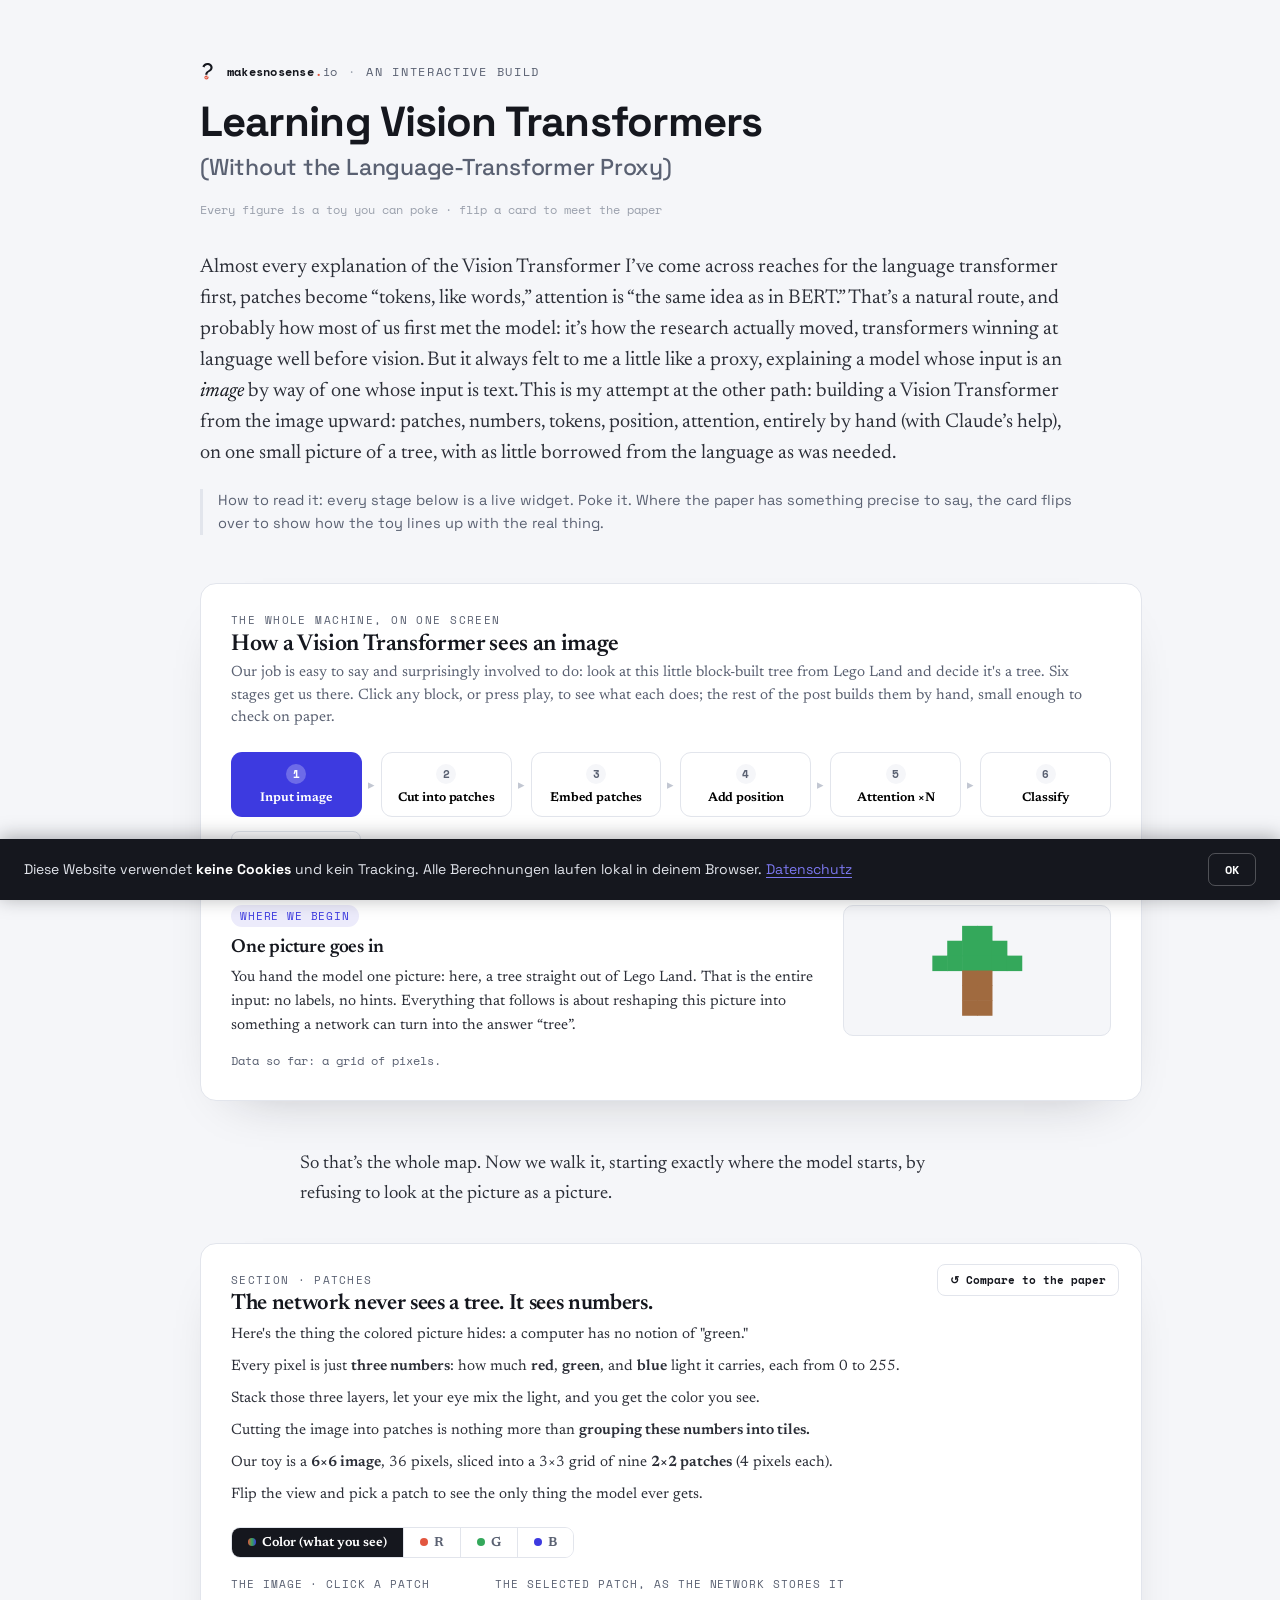
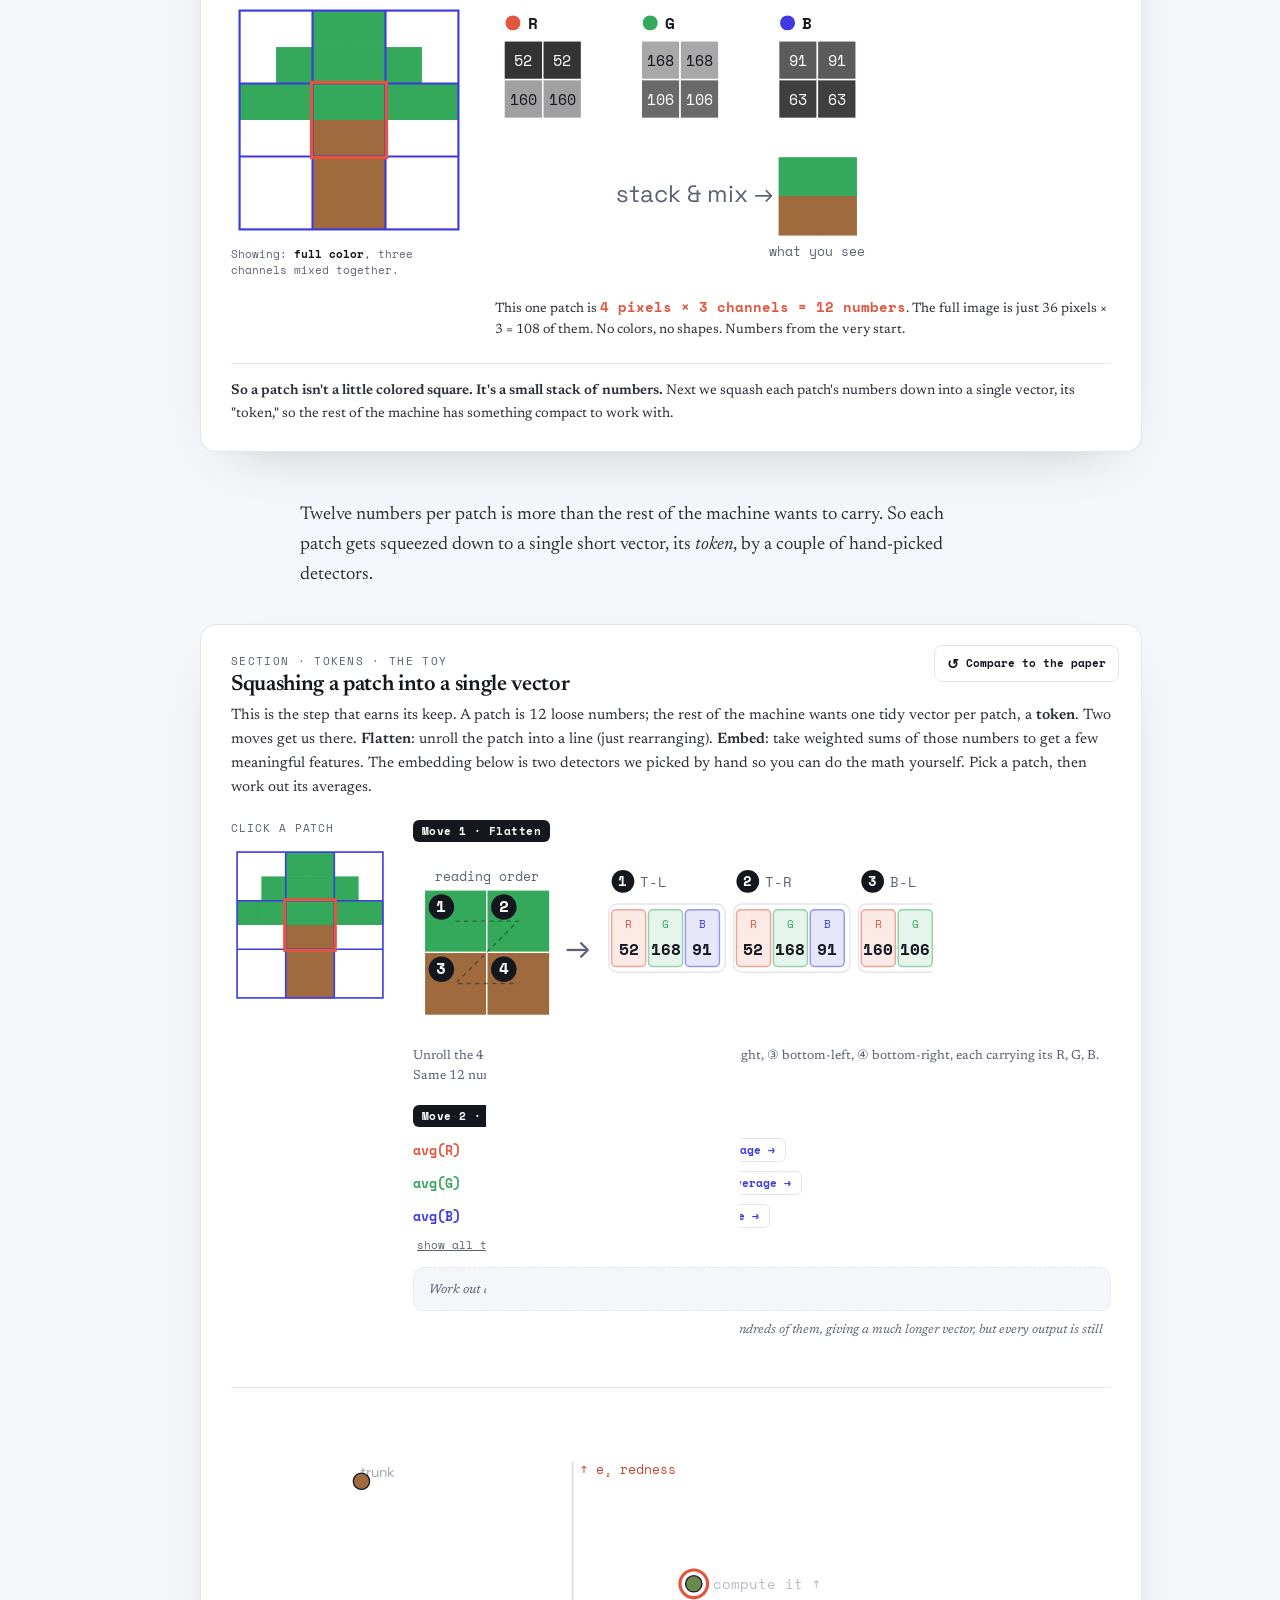
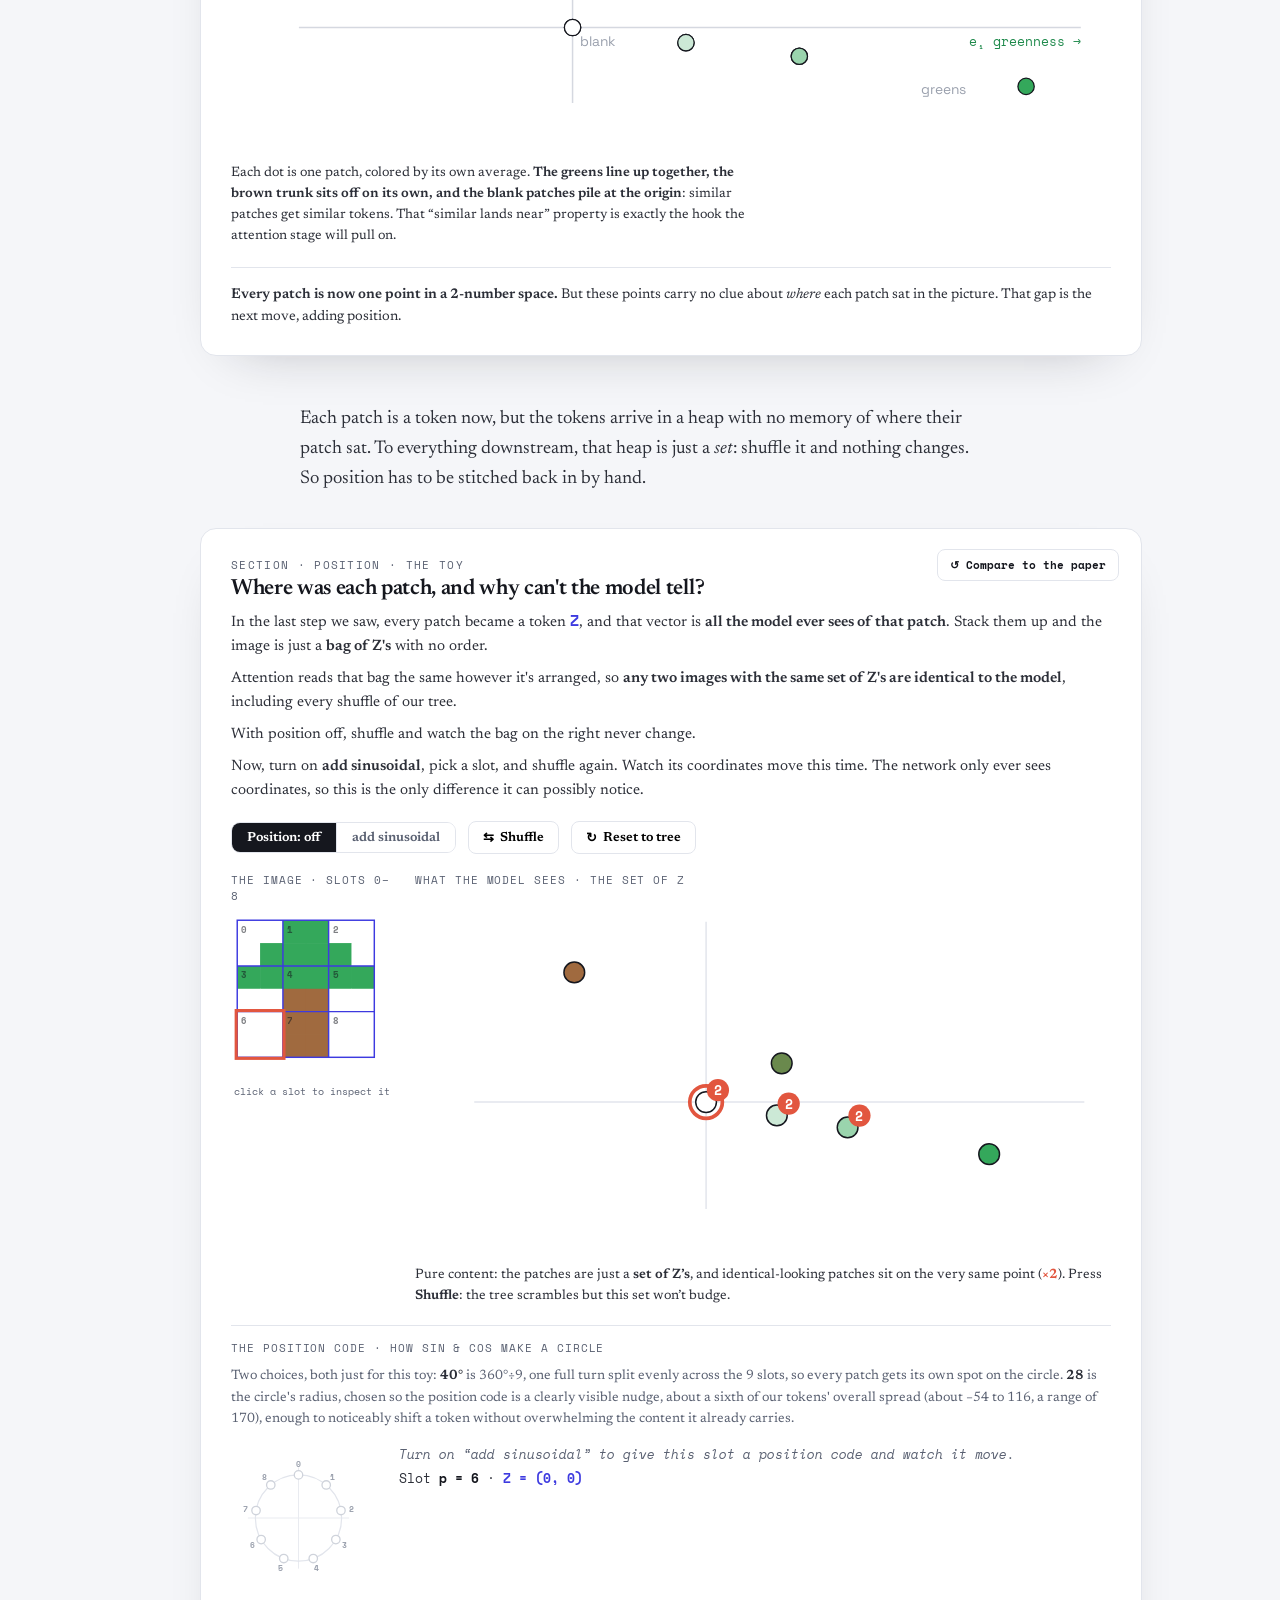
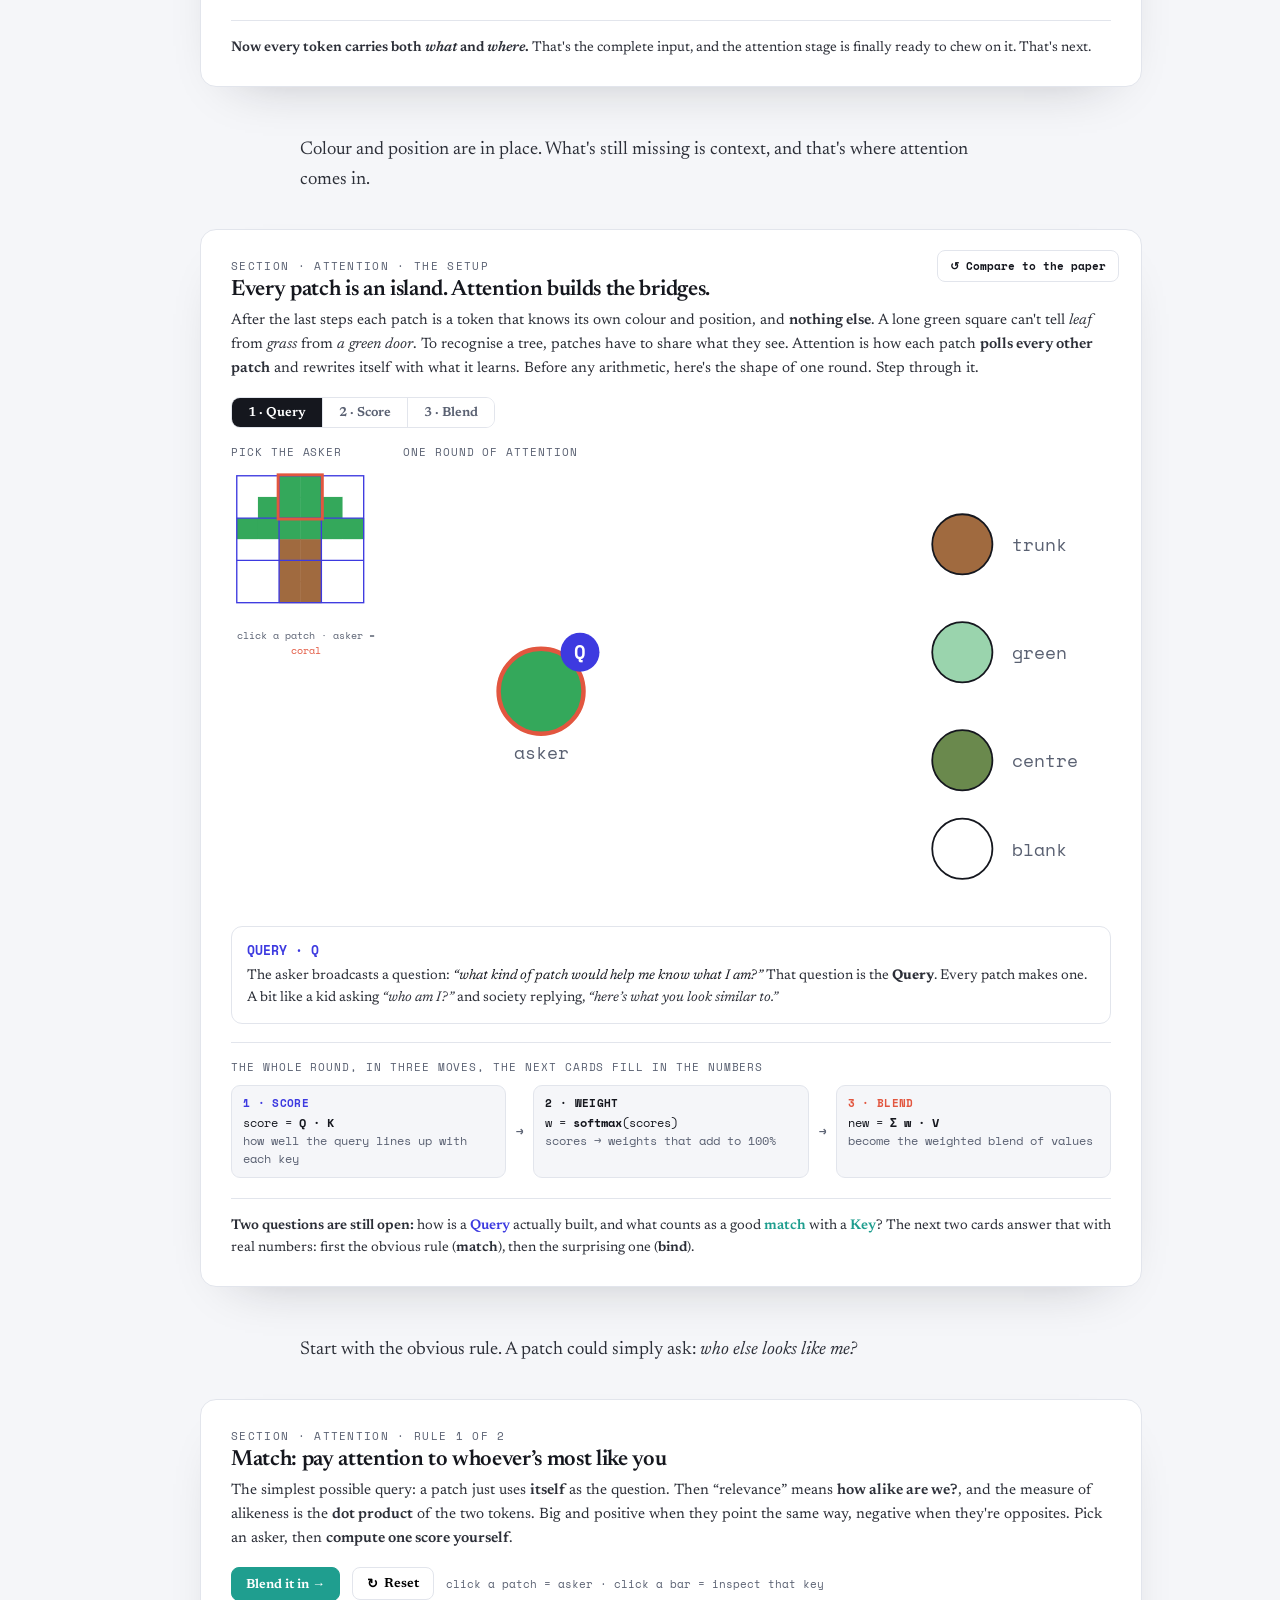
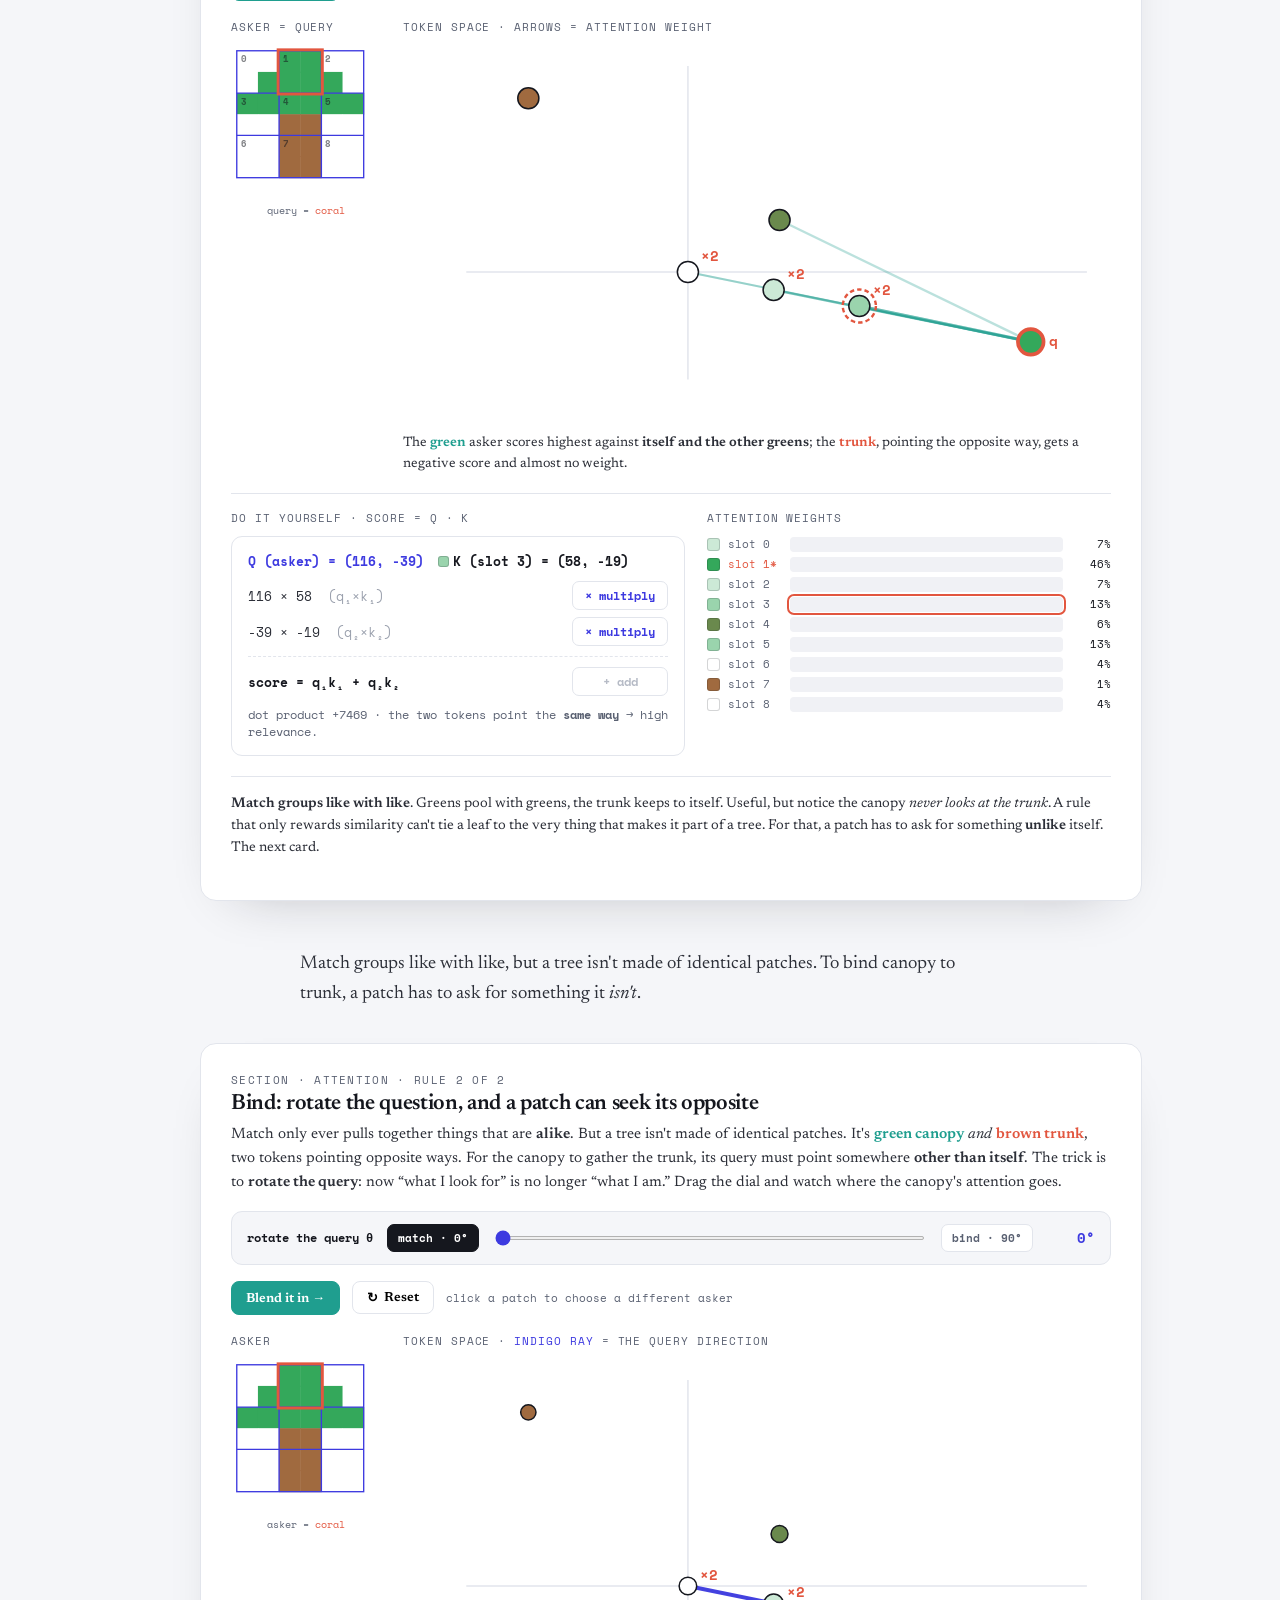
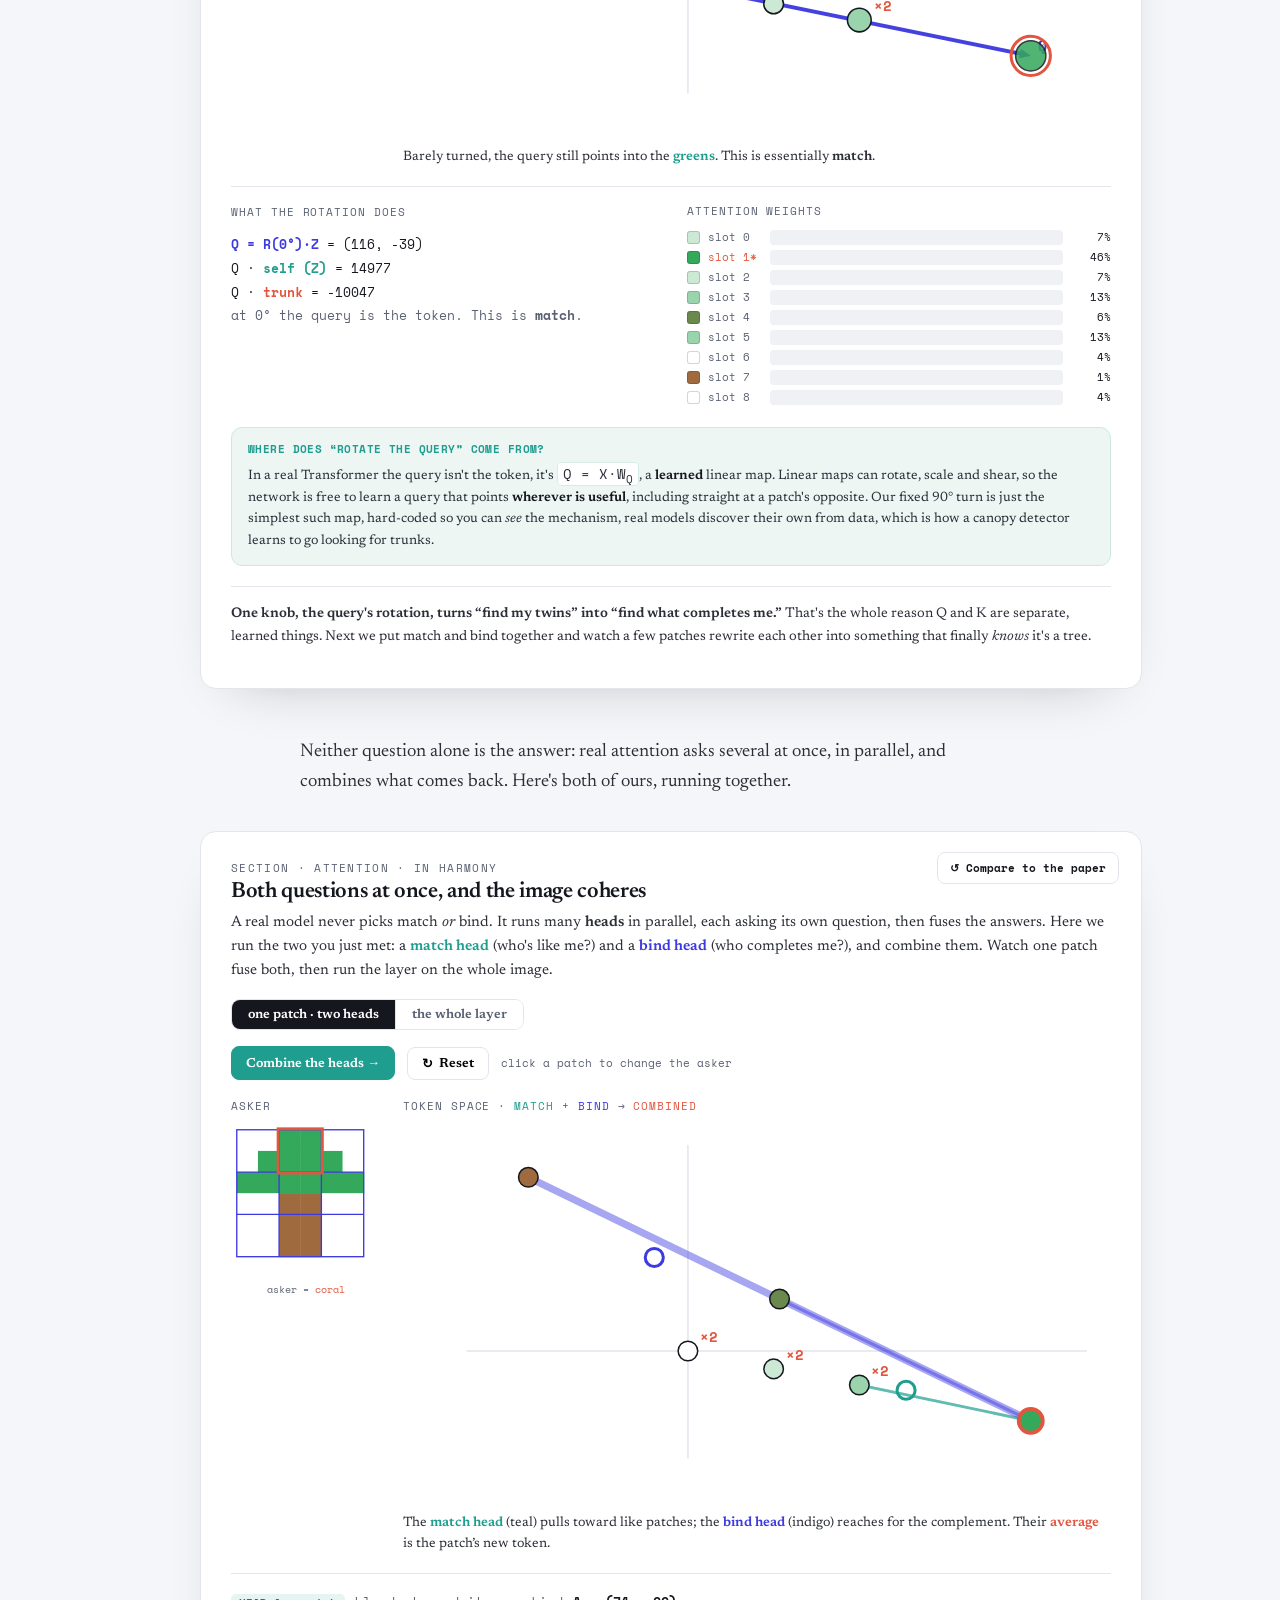
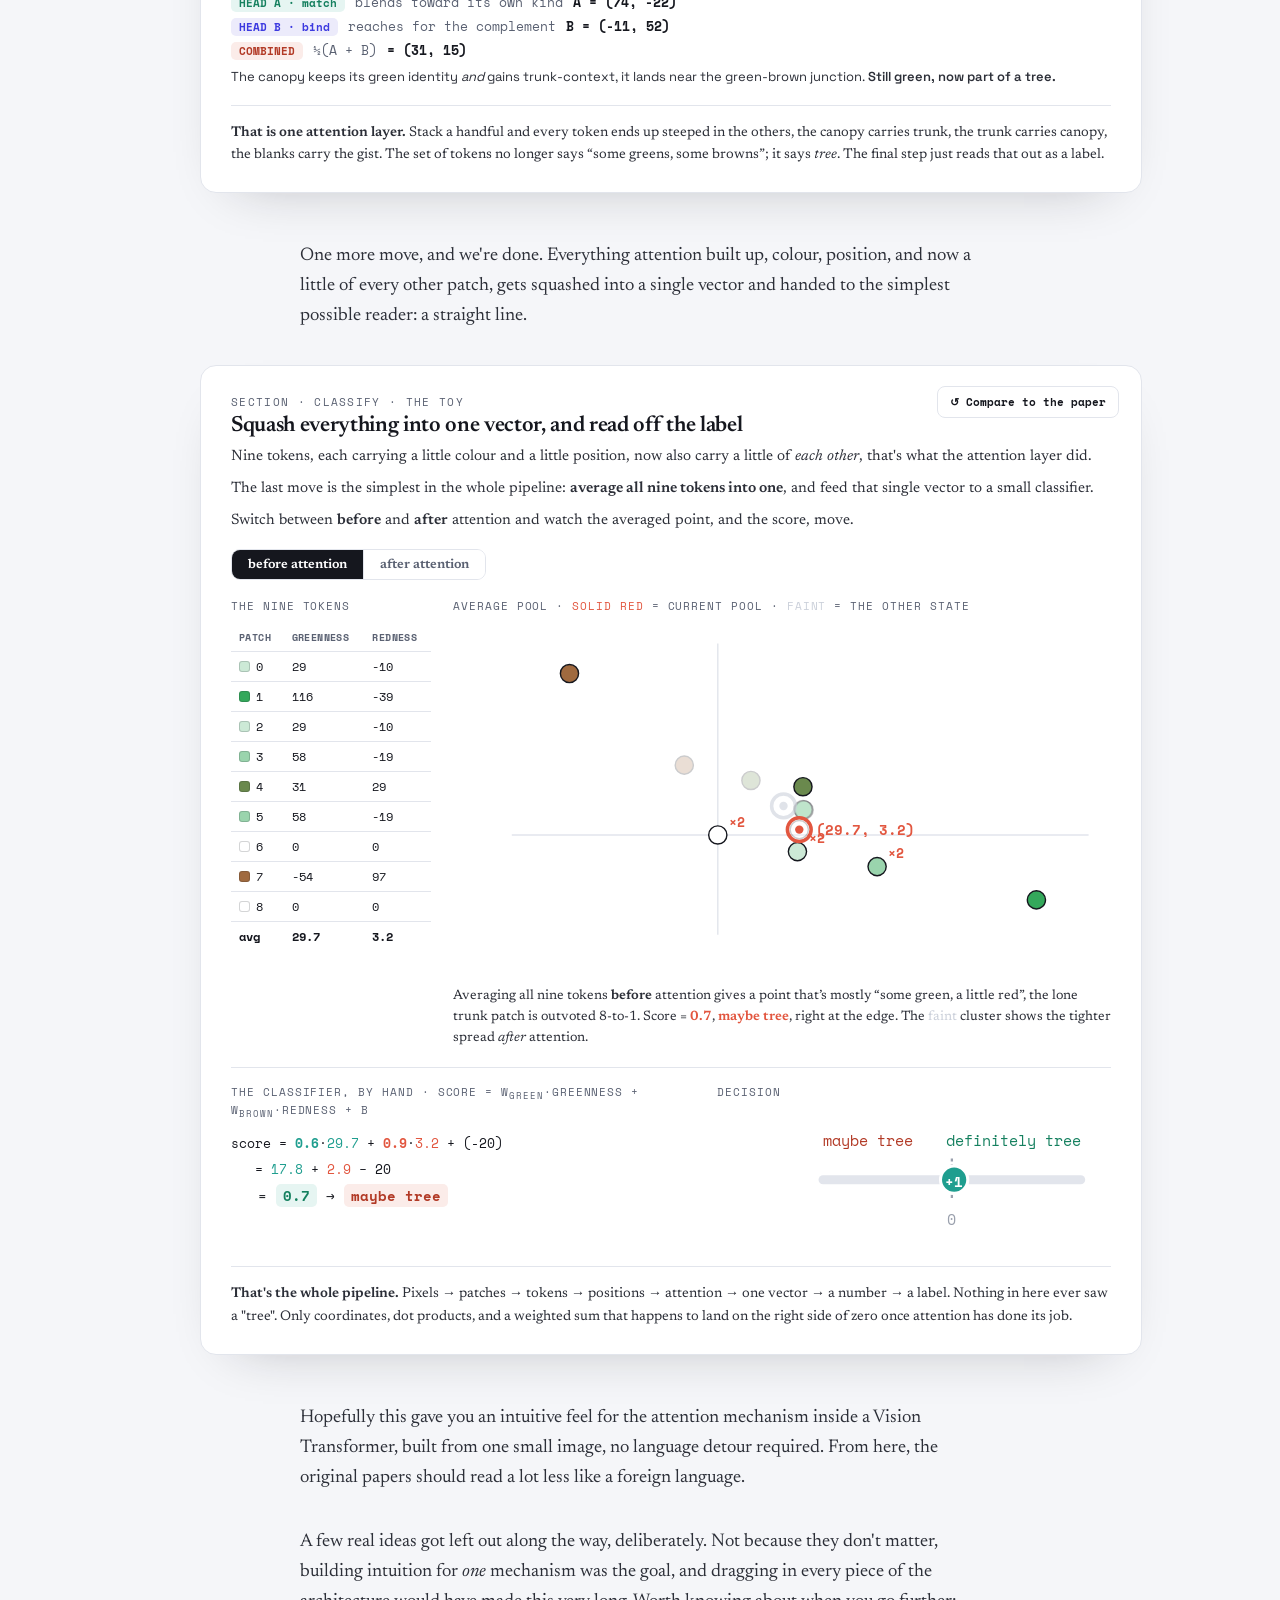
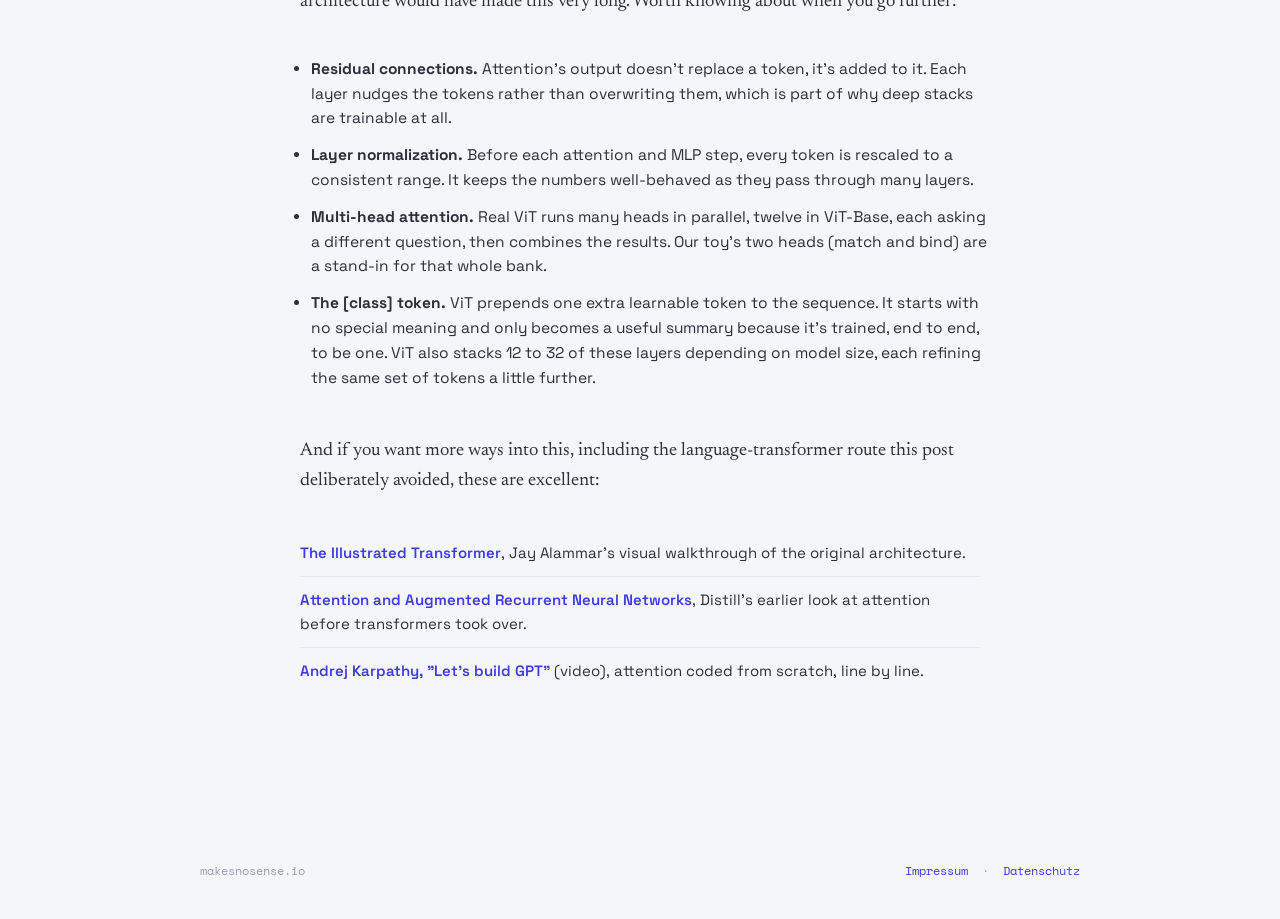
==== commit 8e43c4e7: "add impressum and datenshcuzt pages" ====
--- a/vit.html
+++ b/vit.html
@@ -8,8 +8,15 @@
 <style>
   body{ margin:0; background:#F5F6F9; color:#15171E; font-family:'Newsreader',Georgia,serif; -webkit-font-smoothing:antialiased; }
   .wrap{ max-width:880px; margin:0 auto; padding:62px 24px 120px; }
-  .post-kicker{ font-family:'Space Mono',monospace; font-size:12px; letter-spacing:.14em; text-transform:uppercase; color:#5A6172; margin-bottom:20px; }
-  .post-kicker a{ color:#3D3AE0; text-decoration:none; }
+  .post-kicker{ font-family:'Space Mono',monospace; font-size:12px; letter-spacing:.14em; text-transform:uppercase; color:#5A6172; margin-bottom:20px; display:flex; align-items:center; gap:10px; flex-wrap:wrap; }
+  .post-kicker a.brand{ display:inline-flex; align-items:center; gap:9px; color:inherit; text-decoration:none; }
+  .post-kicker a.brand:hover, .post-kicker a.brand:hover *{ text-decoration:none; }
+  .post-kicker svg.logo-mark{ width:18px; height:18px; flex:0 0 auto; display:block; }
+  .post-kicker .wordmark{ font-family:'Space Mono',monospace; font-size:12px; letter-spacing:.02em; color:#15171E; display:inline-flex; align-items:baseline; gap:1px; text-transform:none; }
+  .post-kicker .wordmark b{ font-weight:700; }
+  .post-kicker .wordmark .tld{ color:#5A6172; }
+  .post-kicker .wordmark .dot{ color:#E2563F; font-weight:700; }
+  .post-kicker .sep{ color:#9aa0ac; }
   .post-title{ font-family:'Space Grotesk',sans-serif; font-weight:700; font-size:42px; line-height:1.06; letter-spacing:-.022em; color:#15171E; margin:0; }
   .post-title .sub{ display:block; font-size:23px; font-weight:500; color:#5A6172; letter-spacing:-.01em; margin-top:10px; }
   .post-meta{ font-family:'Space Mono',monospace; font-size:11.5px; color:#9aa0ac; margin:22px 0 34px; }
@@ -632,7 +639,17 @@
 </head>
 <body>
 <div class="wrap">
-  <div class="post-kicker"><a href="https://makesnosense.io">makesnosense.io</a> &middot; an interactive build</div>
+  <div class="post-kicker">
+    <a class="brand" href="./index.html" aria-label="makesnosense.io home">
+      <svg class="logo-mark" viewBox="0 0 100 100" xmlns="http://www.w3.org/2000/svg" aria-hidden="true">
+        <path d="M 41 5 C 28 5, 17 13, 13 25 L 25 30 C 28 22, 34 17, 42 17 C 51 17, 58 23, 58 31 C 58 39, 53 44, 44 49 C 34 55, 29 62, 29 71 L 41 71 C 41 63, 45 58, 53 54 C 64 48, 70 41, 70 30 C 70 16, 58 5, 41 5 Z" fill="#15171E"/>
+        <circle cx="36" cy="86" r="11.5" fill="#E2563F"/>
+        <path d="M 31 86 L 35 90 L 42 81" stroke="#FFFFFF" stroke-width="4" fill="none" stroke-linecap="round" stroke-linejoin="round"/>
+      </svg>
+      <span class="wordmark"><b>makesnosense</b><span class="dot">.</span><span class="tld">io</span></span>
+    </a>
+    <span class="sep">&middot;</span> an interactive build
+  </div>
   <h1 class="post-title">Learning Vision Transformers<span class="sub">(Without the Language-Transformer Proxy)</span></h1>
   <div class="post-meta">Every figure is a toy you can poke &middot; flip a card to meet the paper</div>
   <p class="post-lead">Almost every explanation of the Vision Transformer I&rsquo;ve come across reaches for the language transformer first, patches become &ldquo;tokens, like words,&rdquo; attention is &ldquo;the same idea as in BERT.&rdquo; That&rsquo;s a natural route, and probably how most of us first met the model: it&rsquo;s how the research actually moved, transformers winning at language well before vision. But it always felt to me a little like a proxy, explaining a model whose input is an <em>image</em> by way of one whose input is text. This is my attempt at the other path: building a Vision Transformer from the image upward: patches, numbers, tokens, position, attention, entirely by hand (with Claude&rsquo;s help), on one small picture of a tree, with as little borrowed from the language as was needed.</p>
@@ -2551,5 +2568,11 @@
 })();
 
 </script>
+
+<div style="max-width:880px;margin:0 auto;padding:0 24px 40px;display:flex;justify-content:space-between;font-family:'Space Mono',monospace;font-size:12px;color:#9aa0ac;flex-wrap:wrap;gap:12px;">
+  <span>makesnosense.io</span>
+  <span><a href="./impressum.html" style="color:#3D3AE0;text-decoration:none;">Impressum</a> &nbsp;&middot;&nbsp; <a href="./datenschutz.html" style="color:#3D3AE0;text-decoration:none;">Datenschutz</a></span>
+</div>
+<script src="./cookie-notice.js"></script>
 </body>
 </html>
